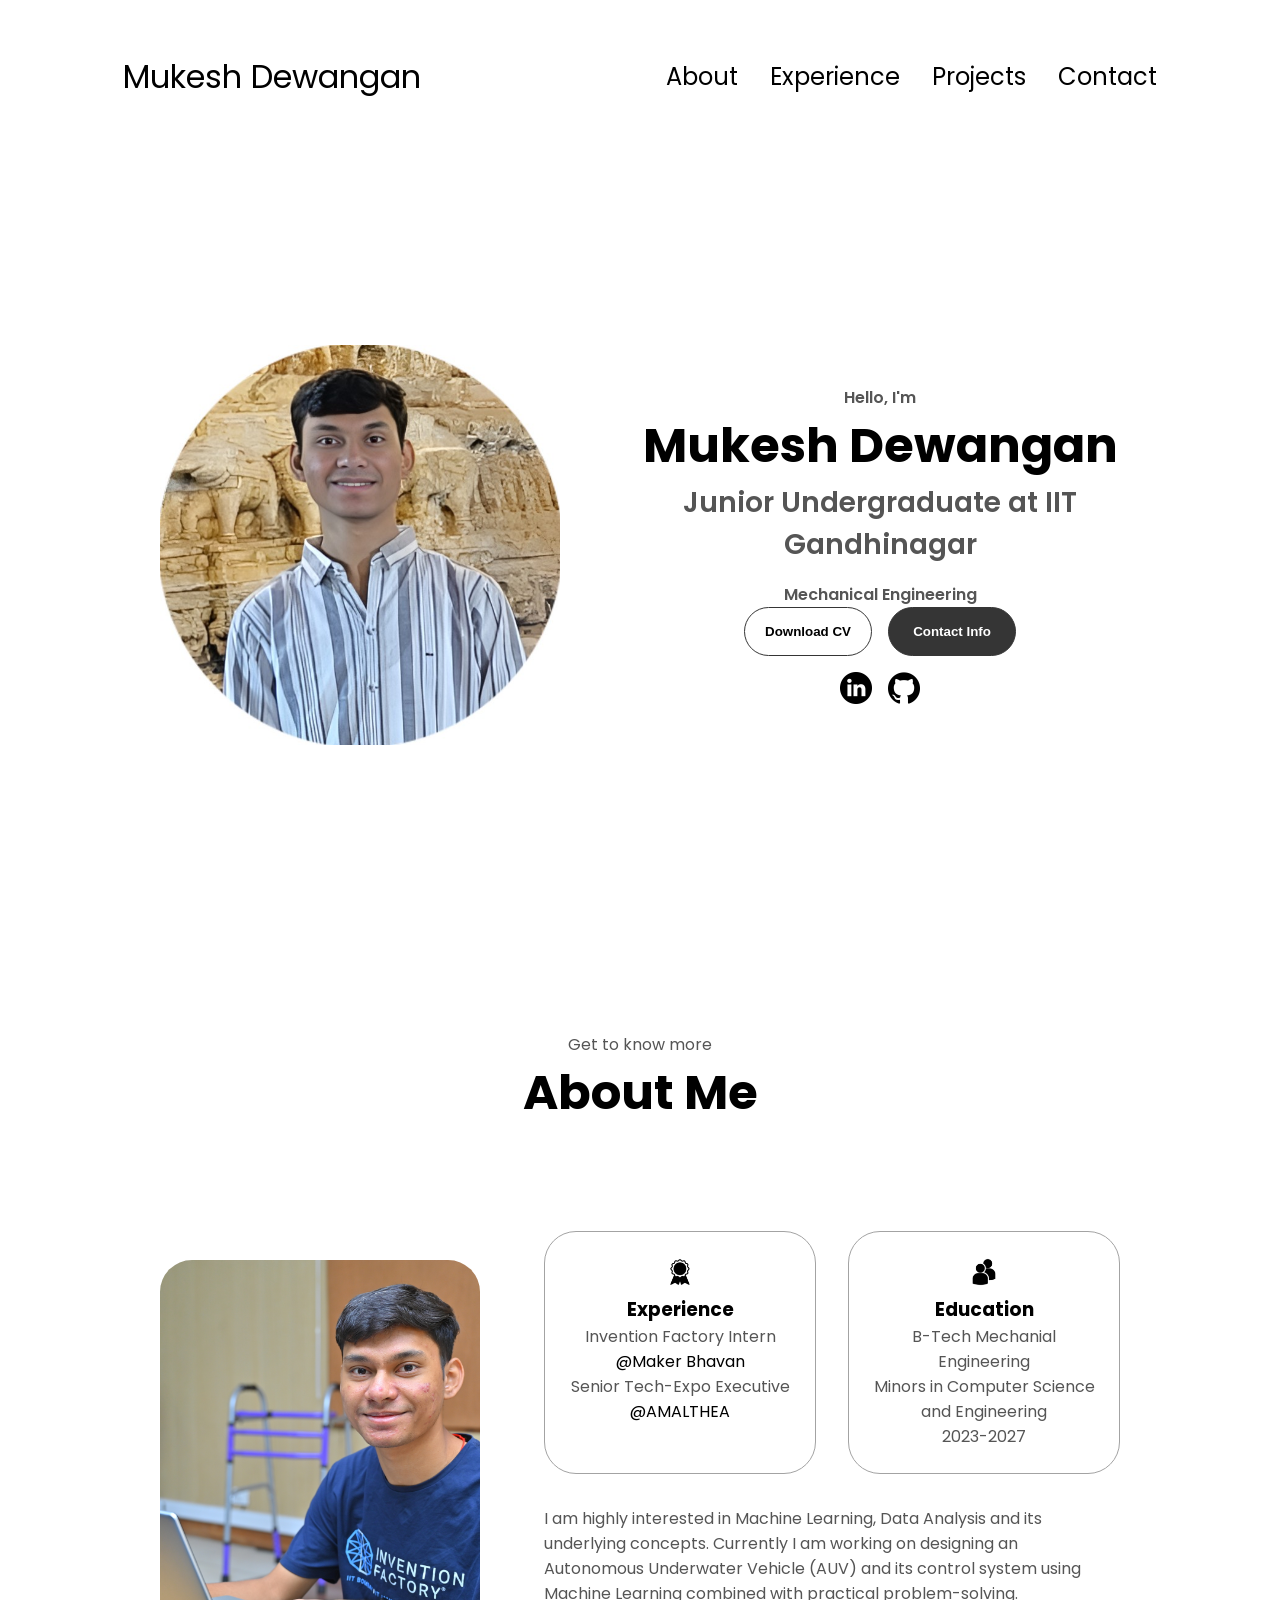
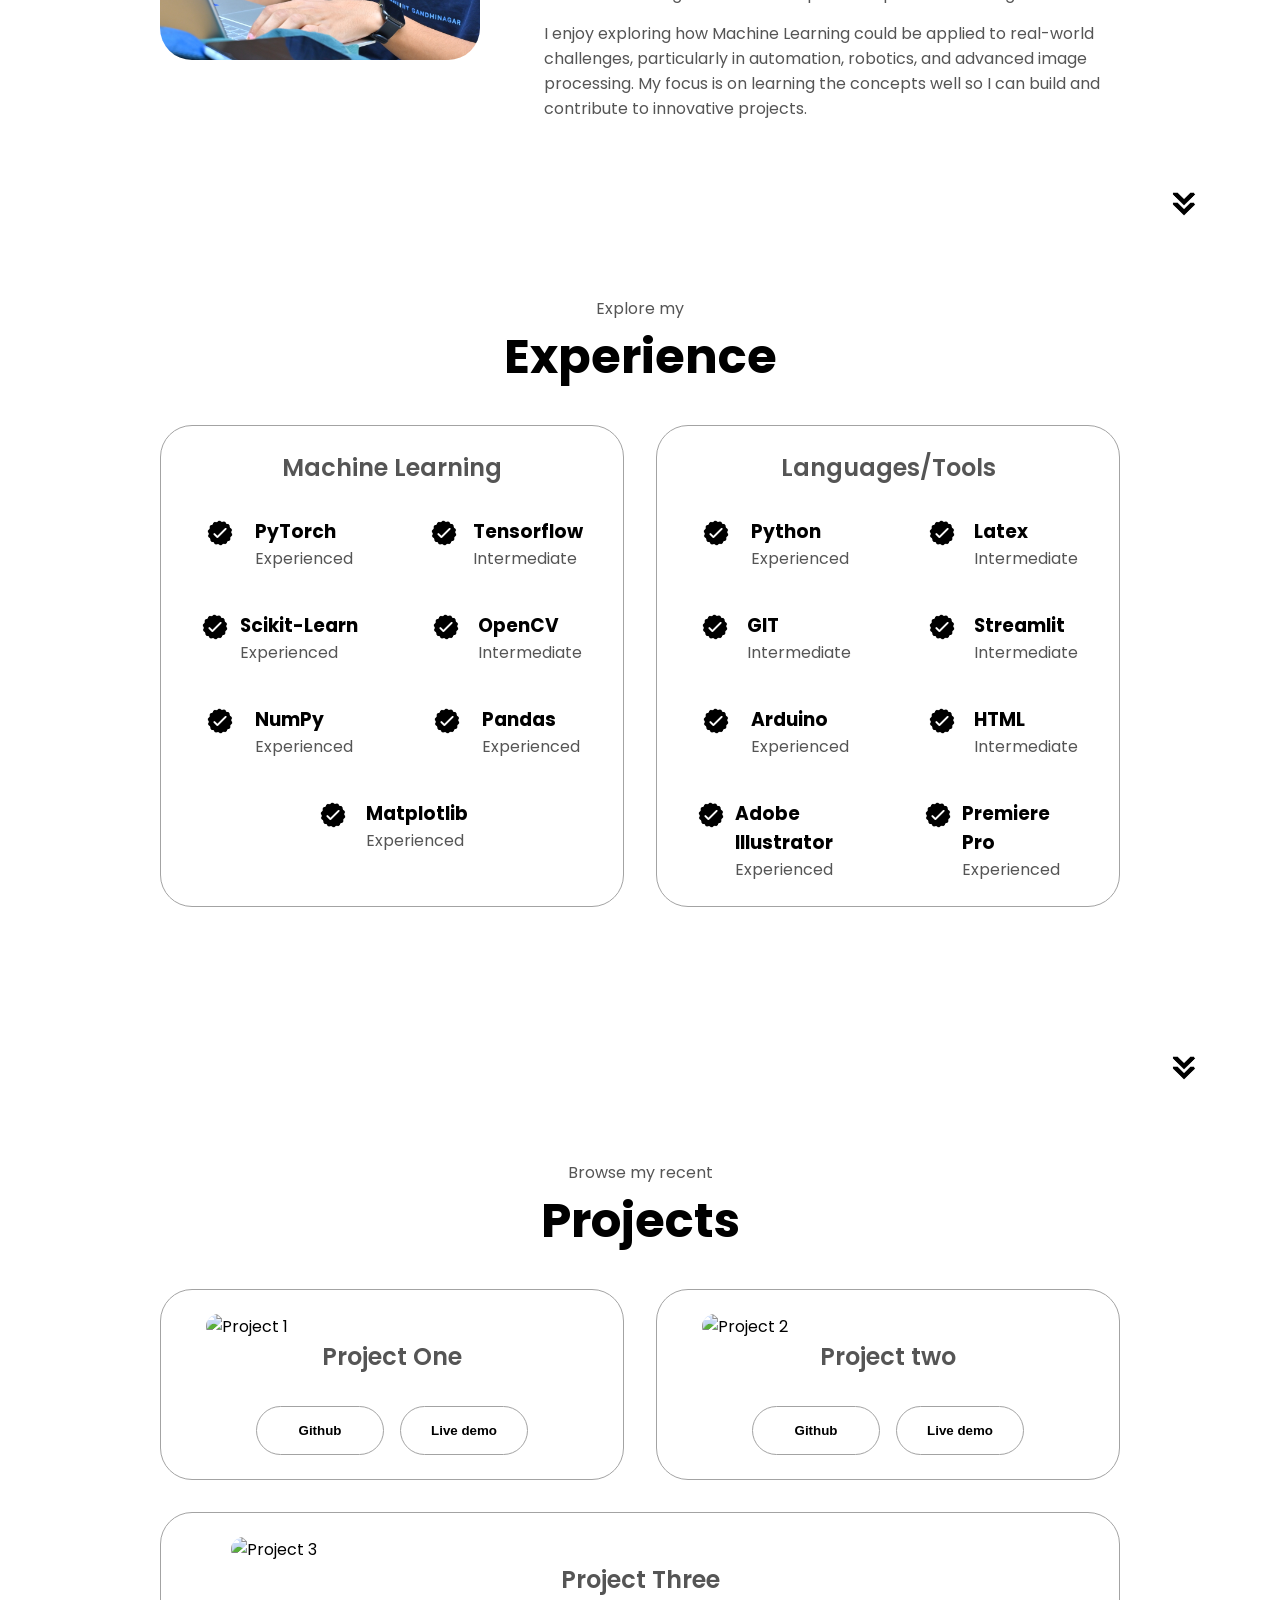
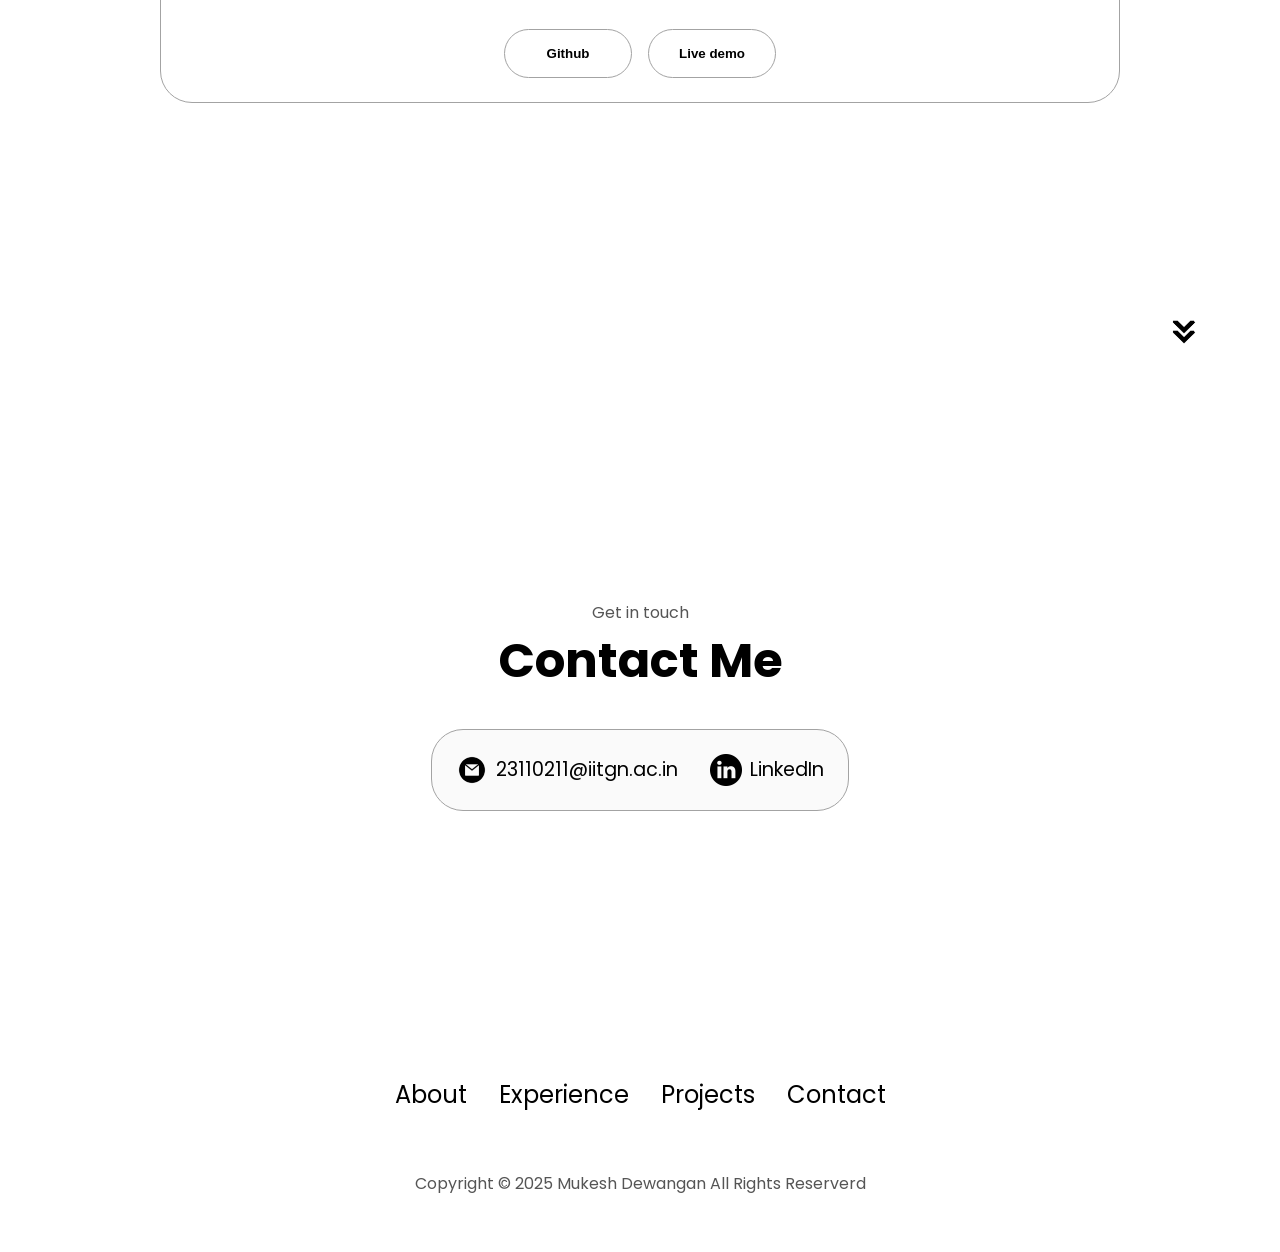
==== index.html @ a0e50dd2 "initial commit" ====
<!DOCTYPE html>
<html lang="en">
    <head>
        <meta charset="UTF-8">
        <meta http-equiv="X-UA-Compatible" content="IE=edge">
        <meta name="viewport" content="width=device-width, initial-scale=1.0">
        <title>Mukesh Dewangan Portfolio</title>
        <link rel="stylesheet" href="style.css">
        <link rel="stylesheet" href="mediaqueries.css">
    </head>
    <body>
        <nav id="desktop-nav">
            <div class ="logo">Mukesh Dewangan</div>
            <div>
                <ul class="nav-links">
                    <!-- <li><a href="#home">Home</a></li> -->
                    <li><a href="#about">About</a></li>
                    <li><a href="#experience">Experience</a></li>
                    <li><a href="#projects">Projects</a></li>
                    <li><a href="#contact">Contact</a></li>
            </div>  
        </nav>
        <nav id ="hamburger-nav">
            <div class="logo">Mukesh Dewangan</div>
            <div class="hamburger-menu">
                <div class="hamburger-icon" onclick="toggleMenu()">
                    <span></span>
                    <span></span>
                    <span></span>
                </div>
                <div class="menu-links">
                    <li><a href="#about" onclick="toggleMenu()">About</a></li>
                    <li><a href="#experience" onclick="toggleMenu()">Experience</a></li>
                    <li><a href="#projects" onclick="toggleMenu()">Projects</a></li>
                    <li><a href="#contact" onclick="toggleMenu()">Contact</a></li>
                </div>
            </div>
        </nav>
        <section id="profile">
            <div class="section__pic-container">
                <img src="./assets/profile-pic.jpg" alt="Mukesh Dewangan profile" />
            </div>
            <div class="section__text">
                <p class="section__text__p1">Hello, I'm</p>
                <h1 class="title">Mukesh Dewangan</h1>
                <p class="section__text__p2">Junior Undergraduate at IIT Gandhinagar</p>
                <p class="section__text__p3">Mechanical Engineering</p>
                <div class="btn-container">
                    <button class = "btn btn-color-2" onclick="window.open('./assets/cv.pdf')">Download CV</button>
                    <button class = "btn btn-color-1" onclick="location.href='./#contact'">Contact Info</button>
                </div>
                <div id="socials-container">
                    <img src="./assets/linkedin.png" alt="My LinkedIn Profile " class="icon" onclick="location.href='https://www.linkedin.com/in/dewanganmukesh/'" ?>
                    <img src="./assets/github.png" alt="My github Profile " class="icon" onclick="location.href='https://github.com/MukeshK17'" ?>
                </div>
            </div>
        </section>
        <section id="about">
            <p class="section__text__p1">Get to know more</p>
            <h1 class="title">About Me</h1>
            <div class="section-container">
                <div class="section__pic-container">
                    <img src="./assets/about-pic.jpg" alt="Profile Picture" class="about-pic" />
                </div>
                <div class="about-details-container">
                    <div class="about-containers">
                        <div class="details-container">
                            <img src="./assets/experience.png" alt="Experience icon" class="icon" />
                            <h3>Experience</h3>
                              <p>
                                Invention Factory Intern </br>
                                <a href="https://makerbhavanfoundation.org/" target="_blank" style="text-decoration: none; cursor: pointer;">@Maker Bhavan</a> </br>
                                Senior Tech-Expo Executive </br>
                                <a href="https://amalthea.iitgn.ac.in/" target="_blank" style="text-decoration: none; cursor: pointer;">@AMALTHEA</a>
                              </p>
                              
                        </div>
                        <div class="details-container"><img src="./assets/education.png" alt="Education icon" class="icon" />
                            <h3>Education</h3>
                            <p>B-Tech Mechanial Engineering</br>Minors in Computer Science and Engineering </br>2023-2027</p>
                        </div>
                    </div>
                    <div class="text-container">
                        <p style="margin-bottom: 15px;">
                            I am highly interested in Machine Learning, Data Analysis and its underlying concepts. Currently
                            I am working on designing an Autonomous Underwater Vehicle (AUV) and its control system using Machine Learning
                            combined with practical problem-solving.
                          </p>
                          <p>
                            I enjoy exploring how Machine Learning could be applied to real-world challenges, particularly in automation,
                            robotics, and advanced image processing. My focus is on learning the concepts well so I can build and contribute to innovative 
                            projects.
                          </p>
                          
                    </div>
                </div>
            </div>
            <img src="./assets/arrow.png" alt="Arrow icon" class="icon arrow" onclick="location.href='./#experience'" />
        </section>
        <section id="experience">
            <p class = "section__text__p1">Explore my</p>
            <h1 class = "title">Experience</h1>
            <div class="experience-details-container">
                <div class="about-containers">
                    <div class="details-container">
                        <h2 class="experience-sub-title">Machine Learning </h2>
                        <div class="article-container">
                            <article>
                                <img src="./assets/checkmark.png" alt="Experience icon" class="icon" />
                                <div>
                                    <h3>PyTorch</h3>
                                    <p>Experienced</p>
                                </div>
                            </article>
                            <article>
                                <img src="./assets/checkmark.png" alt="Experience icon" class="icon" />
                                <div>
                                    <h3>Tensorflow</h3>
                                    <p>Intermediate</p>
                                </div>
                            </article>
                            <article>
                                <img src="./assets/checkmark.png" alt="Experience icon" class="icon" />
                                <div>
                                    <h3>Scikit-Learn</h3>
                                    <p>Experienced</p>
                                </div>
                            </article>
                            <article>
                                <img src="./assets/checkmark.png" alt="Experience icon" class="icon" />
                                <div>
                                    <h3>OpenCV</h3>
                                    <p>Intermediate</p>
                                </div>
                            </article>
                            <article>
                                <img src="./assets/checkmark.png" alt="Experience icon" class="icon" />
                                <div>
                                    <h3>NumPy</h3>
                                    <p>Experienced</p>
                                </div>
                            </article>
                            <article>
                                <img src="./assets/checkmark.png" alt="Experience icon" class="icon" />
                                <div>
                                    <h3>Pandas</h3>
                                    <p>Experienced</p>
                                </div>
                            </article>
                            <article>
                                <img src="./assets/checkmark.png" alt="Experience icon" class="icon" />
                                <div>
                                    <h3>Matplotlib</h3>
                                    <p>Experienced</p>
                                </div>
                            </article>
                        </div>
                    </div>
                    <div class="details-container">
                        <h2 class="experience-sub-title">Languages/Tools</h2>
                        <div class="article-container">
                            <article>
                                <img src="./assets/checkmark.png" alt="Experience icon" class="icon" />
                                <div>
                                    <h3>Python</h3>
                                    <p>Experienced</p>
                                </div>
                            </article>
                            <article>
                                <img src="./assets/checkmark.png" alt="Experience icon" class="icon" />
                                <div>
                                    <h3>Latex</h3>
                                    <p>Intermediate</p>
                                </div>
                            </article>
                            <article>
                                <img src="./assets/checkmark.png" alt="Experience icon" class="icon" />
                                <div>
                                    <h3>GIT</h3>
                                    <p>Intermediate</p>
                                </div>
                            </article>
                            <article>
                                <img src="./assets/checkmark.png" alt="Experience icon" class="icon" />
                                <div>
                                    <h3>Streamlit</h3>
                                    <p>Intermediate</p>
                                </div>
                            </article>
                            <article>
                                <img src="./assets/checkmark.png" alt="Experience icon" class="icon" />
                                <div>
                                    <h3>Arduino</h3>
                                    <p>Experienced</p>
                                </div>
                            </article>
                            <article>
                                <img src="./assets/checkmark.png" alt="Experience icon" class="icon" />
                                <div>
                                    <h3>HTML</h3>
                                    <p>Intermediate</p>
                                </div>
                            </article>
                            <article>
                                <img src="./assets/checkmark.png" alt="Experience icon" class="icon" />
                                <div>
                                    <h3>Adobe Illustrator</h3>
                                    <p>Experienced</p>
                                </div>
                            </article>
                            <article>
                                <img src="./assets/checkmark.png" alt="Experience icon" class="icon" />
                                <div>
                                    <h3>Premiere Pro</h3>
                                    <p>Experienced</p>
                                </div>
                            </article>
                            
                        </div>
                    </div>
                </div>
            </div>
            <img src="./assets/arrow.png" alt="Arrow icon" class="icon arrow" onclick="location.href='./#projects'" />
        </section>
        <section id="projects">
            <p class="section__text__p1">
                Browse my recent
            </p>
            <h1 class="title">Projects</h1>
            <div class="experience-details-container">
                <div class="about-containers">
                <div class="details-container color container">
                    <div class="article-container">
                        <img src="./assets/project-1.png" alt="Project 1" class="project-img" />
                    </div>
                    <h2 class="experience-sub-title">Project One </h2>
                    <div class="btn-container">
                        <button class="btn btn-color-2 project-btn" onclick="location.href='https://github.com'">Github</button>
                        <button class="btn btn-color-2 project-btn" onclick="location.href='https://github.com'">Live demo</button>
                    </div>
                </div>
                <div class="details-container color container">
                    <div class="article-container">
                        <img src="./assets/project-2.png" alt="Project 2" class="project-img" />
                    </div>
                    <h2 class="experience-sub-title">Project two</h2>
                    <div class="btn-container">
                        <button class="btn btn-color-2 project-btn" onclick="location.href='https://github.com'">Github</button>
                        <button class="btn btn-color-2 project-btn" onclick="location.href='https://github.com'">Live demo</button>
                    </div>
                </div>
                <div class="details-container color container">
                    <div class="article-container">
                        <img src="./assets/project-3.png" alt="Project 3" class="project-img" />
                    </div>
                    <h2 class="experience-sub-title">Project Three </h2>
                    <div class="btn-container">
                        <button class="btn btn-color-2 project-btn" onclick="location.href='https://github.com'">Github</button>
                        <button class="btn btn-color-2 project-btn" onclick="location.href='https://github.com'">Live demo</button>
                    </div>
                </div>
            </div>

            </div>
            <img src="./assets/arrow.png" alt="Arrow icon" class="icon arrow" onclick="location.href='./#contact'" />
        </section>
        <section id="contact">
            <p class="section__text__p1">Get in touch</p>
            <h1 class="title">Contact Me</h1>
            <div class="contact-info-upper-container">
                <div class="contact-info-container">
                    <img src="./assets/email.png" alt="LinkedIn icon" class="icon" />
                    <p><a href="mailto:23110211@iitgn.ac.in">23110211@iitgn.ac.in</a></p>
                </div>
                <div class="contact-info-container">
                    <img src="./assets/linkedin.png" alt="Email icon" class="icon" />
                    <p><a href="https://www.linkedin.com/in/dewanganmukesh/">LinkedIn</a></p>
                </div>
            </div>
        </section>
        <footer>
            <nav>
                <div class="nav-links-container">
                    <ul class="nav-links">
                        <li><a href="#about">About</a></li>
                        <li><a href="#experience">Experience</a></li>
                        <li><a href="#projects">Projects</a></li>
                        <li><a href="#contact">Contact</a></li>
                    </ul>
                </div>
            </nav>
            <p>Copyright &#169; 2025 Mukesh Dewangan All Rights Reserverd</p>
        </footer>
        <script src = "script.js"></script>
    </body>
</html>
---- style.css ----
/* general */

@import url('https://fonts.googleapis.com/css2?family=Poppins:wght@300;400;500;600&display=swap');



* {
  margin: 0;
  padding: 0;
}

body {
  font-family: 'Poppins', sans-serif;
  
}

html {
    scroll-behavior: smooth;
}

p {
    color:rgb(85,85,85);
     
}

/* Transition */

a, .btn{
    transition: all 300ms ease;
}

/* Navigation */
nav, .nav-links {
    display: flex;
}

nav {
    justify-content: space-around;
    align-items: center;
    height: 17vh;
}
.nav-links { 
    gap: 2rem;
    list-style: none;
    font-size:1.5rem ;
}
a {
    color: black;
    text-decoration: none;
    text-decoration-color: white;
}

a:hover {
    color: grey;
    text-decoration: underline;
    text-underline-offset: 1rem;
    text-decoration-color: rgb(181,181,181);
}

.logo {
    font-size: 2rem;
}
.logo:hover {
    cursor: default;
}

/* Hamberger Menu */

#hamburger-nav {
    display: none;
}

.hamburger-menu {
    position: relative;
    display: inline-block;
}

.hamburger-icon {
    display: flex;
    flex-direction: column;
    justify-content: space-between;
    height: 24px;
    width: 30px;
    cursor: pointer;
}

.hamburger-icon span {
    width: 100%;
    height: 2px;
    background-color: black;
    transition: all 0.3 ease-in-out;
}

.menu-links {
    position: absolute;
    top: 100%;
    right: 0;
    background-color: white;
    width: fit-content;
    max-height: 0;
    overflow: hidden;
    transition: all 0.3 ease-in-out;
    border-radius: 10px;
}

.menu-links a {
    display: block;
    padding: 10px;
    text-align: center;
    font-size: 1.5rem;
    color: black;
    text-decoration: none;
    transition: all 0.3 ease-in-out;
}

.menu-links li {
    list-style: none;
}

.menu-links.open {
    max-height: 300px;
}

.hamburger-icon.open span:first-child {
    transform: rotate(45deg) translate(10px,5px); 
    transition: all 0.5s;
}

.hamburger-icon.open span:nth-child(2) {
    opacity: 0; 
    transition: all 0.5s;
}

.hamburger-icon.open span:last-child { 
    transform: rotate(-45deg) translate(10px,-5px);
    transition: all 0.5s;

}

.hamburger-icon span:first-child {
    transform: none;
    transition: all 0.5s;
    opacity: 1;
}
.hamburger-icon span:first-child {   /* This is the first span */
    opacity: 1;
}
.hamburger-icon span:first-child {  /* This is the second span */
    transform: none;
}

/* Section Starts*/

section {
    padding-top: 4vh;
    height: 96vh;
    margin:  0 10rem;
    box-sizing: border-box;
    min-height: fit-content;

}

.section-container {
    display: flex;
}

/* Profile Section */
#profile {
    display: flex;
    justify-content: center;
    gap: 5rem;
    height: 80vh;   
}

.section__pic-container {
    display: flex;
    height: 400px;
    width: 400px;
    margin: auto 0;
}

.section__text {
    align-self: center;
    text-align: center;
}

.section__text p {
    font-weight: 600;
}

.section__text__p1 {
    text-align: center;
}

.section__text__p2 {
    font-size: 1.75rem;
    margin-bottom: 1rem;
}

.title {
    font-size: 3rem;
    text-align: center;
}

#socials-container {
    display: flex;
    justify-content: center;
    margin-top: 1rem;
    gap: 1rem;
}

/* Icons */

.icon {
    cursor: pointer;
    height: 2rem;
}

/* Buttons*/

.btn-container {
    display: flex;
    justify-content: center;
    gap: 1rem;
}

.btn {
    font-weight: 600;
    transition: all 300ms ease;
    padding: 1rem;
    width: 8rem;
    border-radius: 2rem;
}

.btn-color-1, .btn-color-2 {
    border: rgb(53,53,53) 0.1rem solid;
}
.btn-color-1:hover,
.btn-color-2:hover {
    cursor: pointer;
    
}

.btn-color-1,
.btn-color-2:hover {
    background: rgb(53,53,53);
    color: white;
}

.btn-color-1:hover {
    background: rgb(0,0,0);
}
.btn-color-2 {
    background: white;
    color: none;
}

.btn-color-2:hover {
    border: rgb(255,255,255) 0.1rem solid;
}

.btn-container {
    gap: 1rem;
}

/* About Section */

 #about {
    position: relative;
 }

 .about-containers {
    gap: 2rem;
    margin-bottom: 2rem;
    margin-top: 2rem;
 }

 .about-details-container {
    justify-content: center;
    flex-direction: column;
 }

.about-containers, 
.about-details-container {
    display: flex;
} 

.about-pic {
    border-radius: 2rem;
}

.arrow {
    position: absolute;
    right: -5rem;
    bottom: 2.5rem;
}
.details-container {
    padding: 1.5rem;
    flex: 1;
    background: white;
    border-radius: 2rem;
    border: rgb(53, 53, 53) 0.1rem solid;
    border-color: rgb(163, 163, 163);
    text-align: center;
  }
  
  .section-container {
    gap: 4rem;
    height: 80%;
  }
  
  .section__pic-container {
    height: 400px;
    width: 400px;
    margin: auto 0;
  }
  
/* Experience Section */

#experience {
    position: relative;
}

.experience-sub-title {
    color: rgb(85,85,85);
    font-weight: 600;
    font-size: 1.5rem;
    margin-bottom: 2rem;
}

.experience-details-container {
    display: flex;
    justify-content: center;
    flex-direction: column;
}

.article-container {
    display: flex;
    text-align: initial;
    flex-wrap: wrap;
    flex-direction: row;
    gap: 2.5rem;
    justify-content: space-around;
}

article {
    display: flex;
    width: 10rem;
    justify-content: space-around;
    gap: 0.5rem;
}

article .icon {
    cursor: default;
}

/* Projects Section */

#projects {
    position: relative;
}

.color-container {
    border-color: rgb(163, 163, 163);
    background: rgb(250,250,250);
}
.project-img {
    border-radius: 2rem;
    width: 90%;
    height: 90%;
}
.project-title {
    margin: 1rem;
    color: black;
}

.project-btn {
    color: black;
   border-color: rgb(163,163,163); 
}
/* Contact Section */

#contact {
    display: flex;
    justify-content: center;
    flex-direction: column;
    height: 70vh;
}

.contact-info-upper-container {
    display: flex;
    justify-content: center;
    border-radius: 2rem;
    border: rgb(53, 53, 53) 0.1rem solid;
    border-color: rgb(163, 163, 163);
    background: rgb(250, 250, 250);
    margin: 2rem auto;
    padding: 0.5rem;
}

.contact-info-container {
    display: flex;
    align-items: center;
    justify-content: center;
    gap: 0.5rem;
    margin: 1rem;
}
.contact-info-container p {
    font-size: larger;
}
.contact-icon {
    cursor: default;
}

.email-icon {
    height: 3.5rem;
}

/* Footer */

footer {
    height: 26vh;
    margin: 0 1rem;
}
footer p {
    text-align: center;
}
---- mediaqueries.css ----
@media screen and (max-width: 1400px) {
  #profile {
    height: 83vh;
    margin-bottom: 6rem;
  }
  .about-containers {
    flex-wrap: wrap;
  }
}

@media screen and (max-width: 1200px) {
  #desktop-nav {
    display: none;
  }
  #hamburger-nav {
    display: flex;
  }
  #experience, 
  .experience-details-container {
    margin-top: 2rem;
  }
  #profile,
  .section-container {
    display: block;
  }
  .arrow {
    display: none;
  }
  section,
  .section-container {
    height: fit-content;
  }
  section {
    margin: 0 5%;
  }
  section__pic-container {
    width: 275px;
    height: 275px;
    margin: 0 auto 2rem;
  }
  .about-containers {
    margin-top: 0;
  }
}

@media screen and (max-width: 600px) {
  #contact,
  footer {
    height: 40vh;
  }
  #profile {
    height: 83vh;
    margin-bottom: 0;
  }
  article {
    font-size: 1rem;
  }
  footer nav {
    height: fit-content;
    margin-bottom: 2rem;
  }
  .about-containers,
  .contact-info-upper-container,
  .btn-container {
    flex-wrap: wrap;
  }
  .contact-info-container {
    margin: 0;
  }
  .contact-info-container p, 
  .nav-links li a {
    font-size: 1rem;
  }
  .experience-sub-title {
    font-size: 1.25rem;
  }
  .logo {
    font-size: 1.5rem;
  }
  .nav-links {
    flex-direction: column;
    gap: 0.5rem;
    text-align: center;
  }
  .section__pic-container {
    width: auto;
    height: 46vw;
    justify-content: center;
  }
  .section__text__p2 {
    font-size: 1.25rem;
  }
  .title {
    font-size: 2rem;
  }
  .text-container {
    text-align: justify;
  }
}
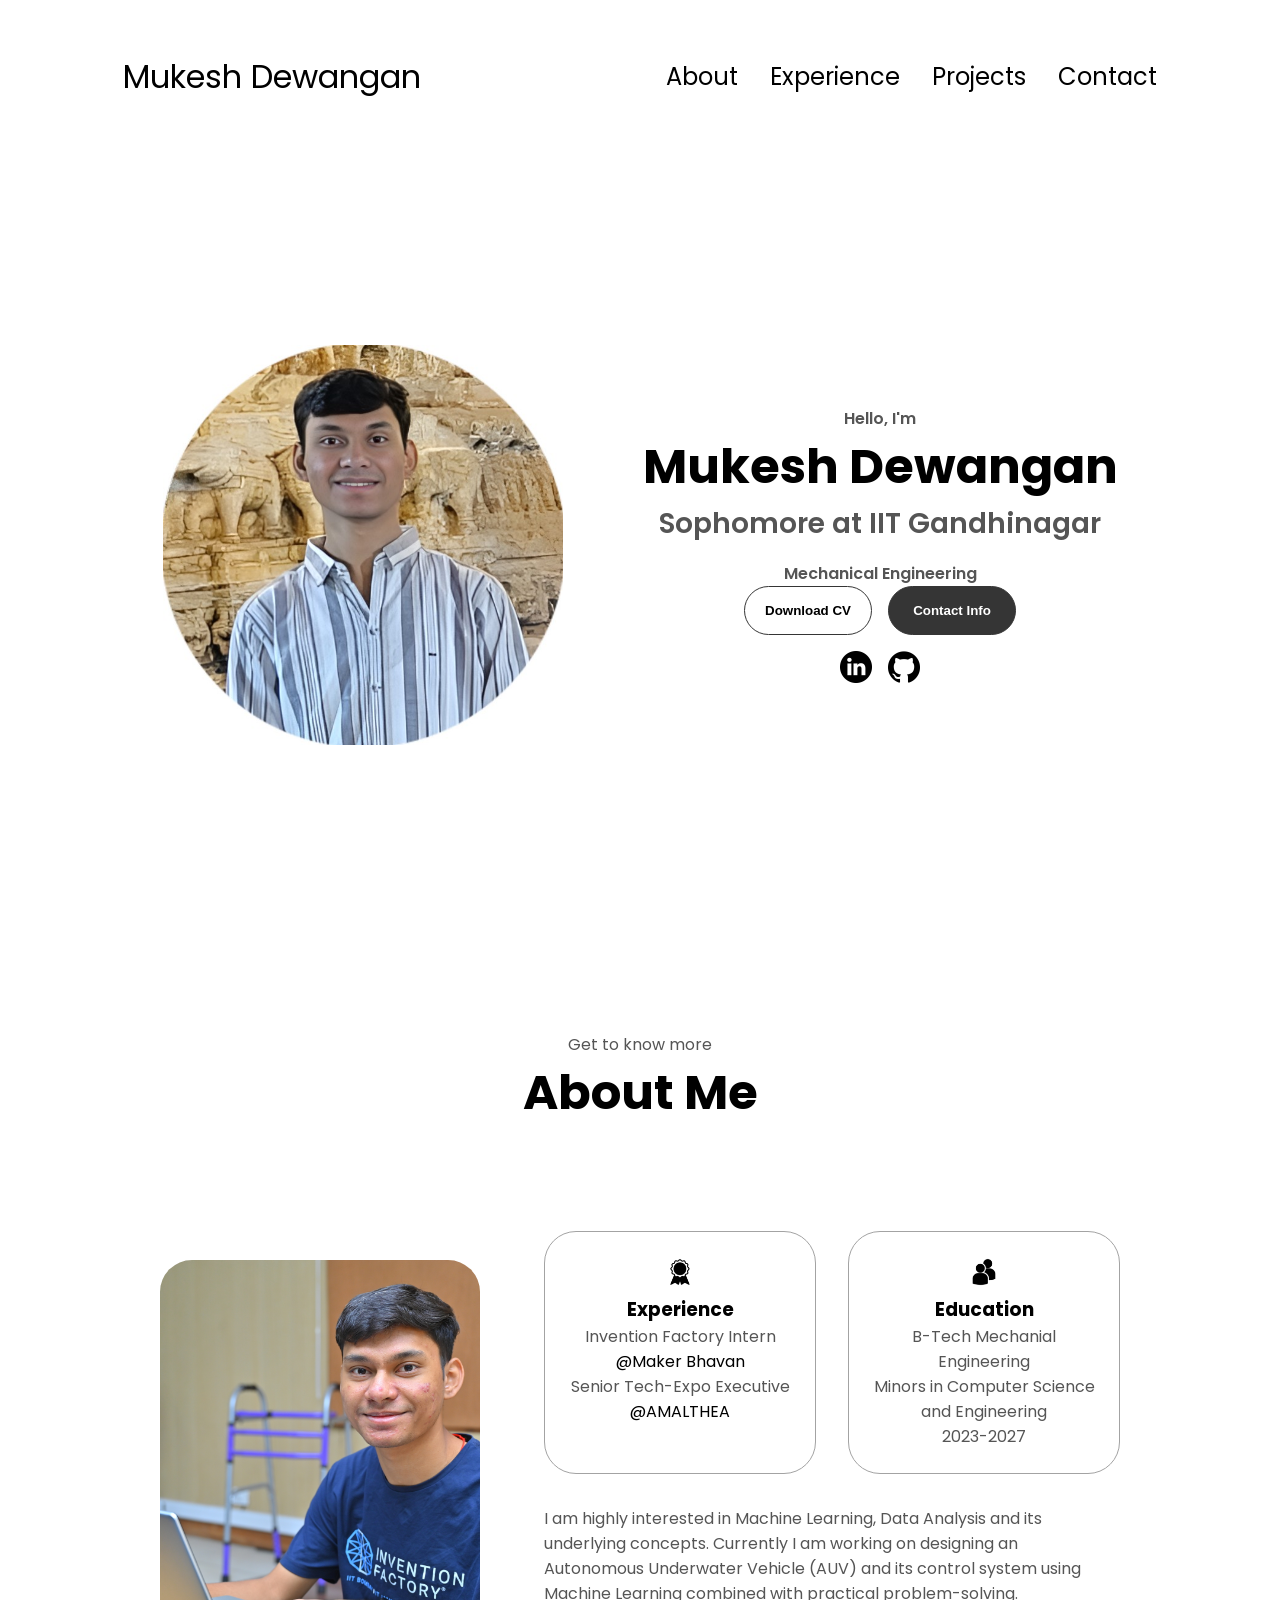
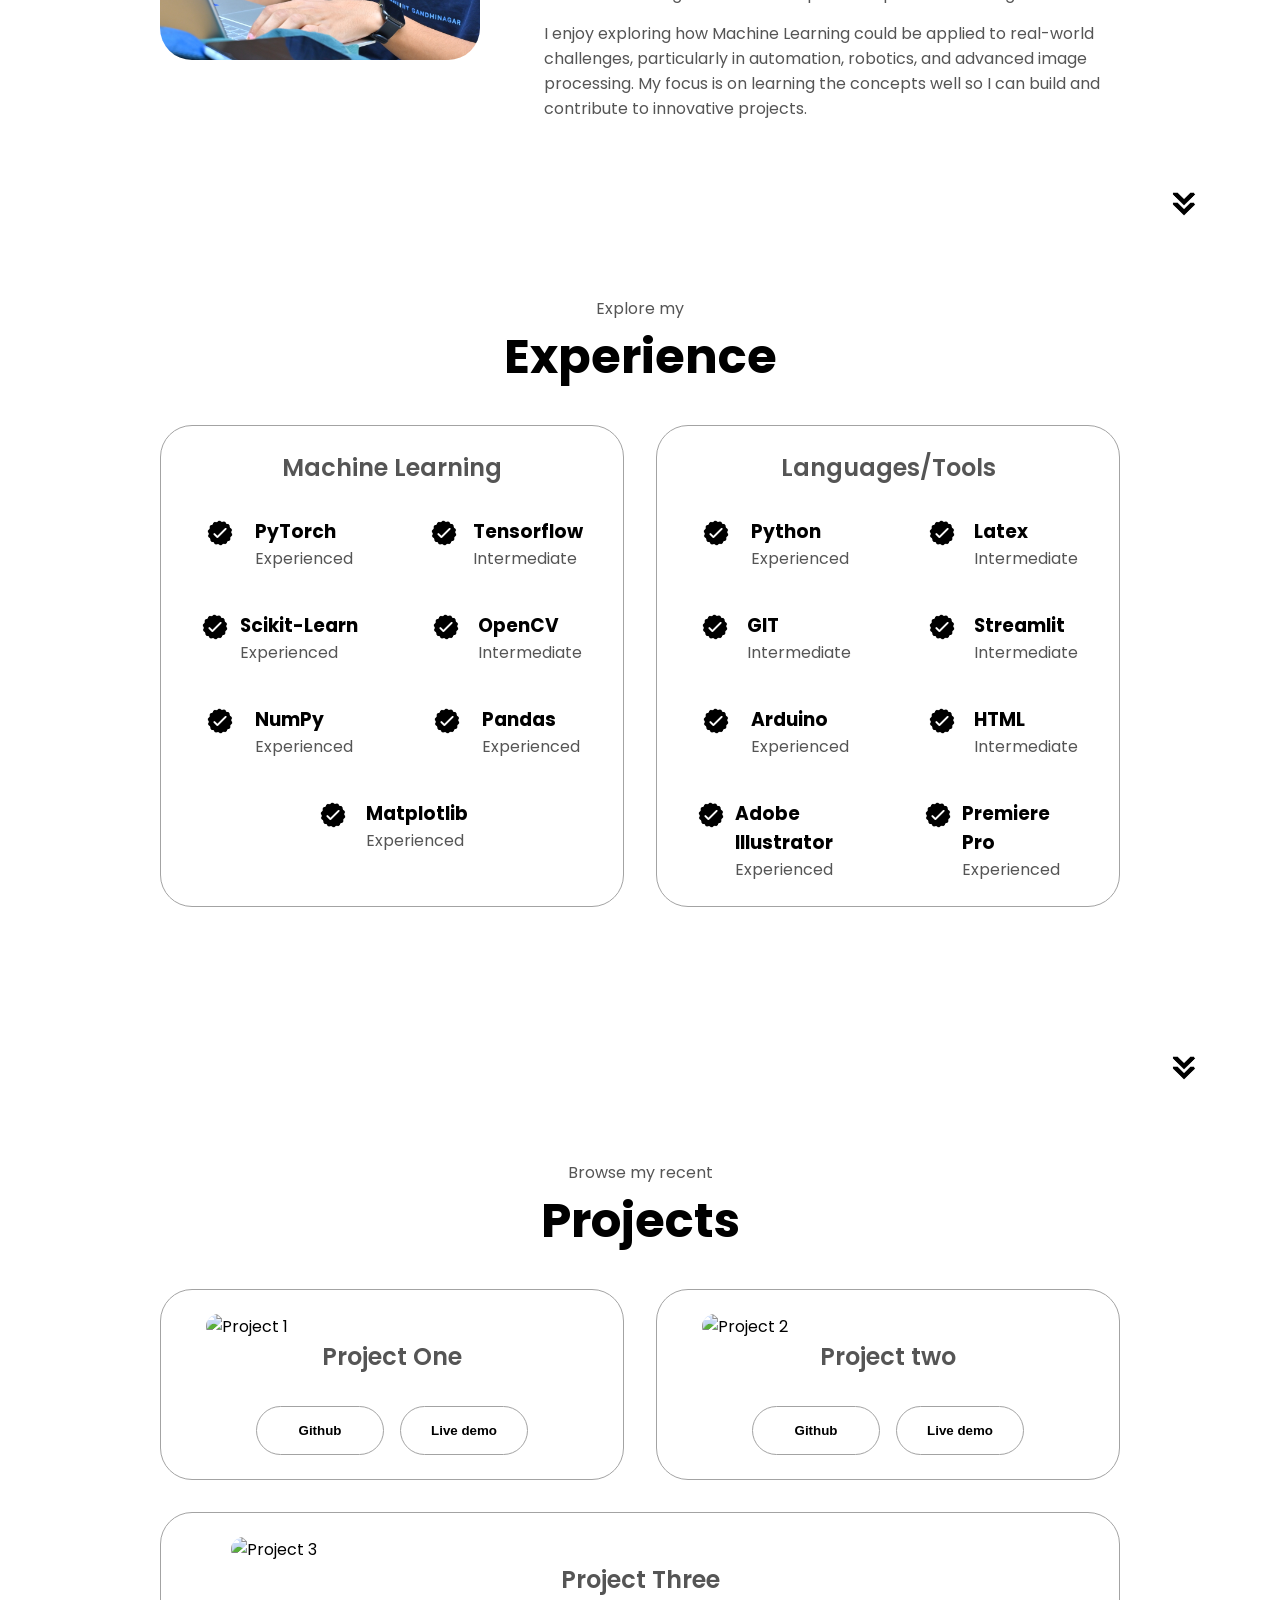
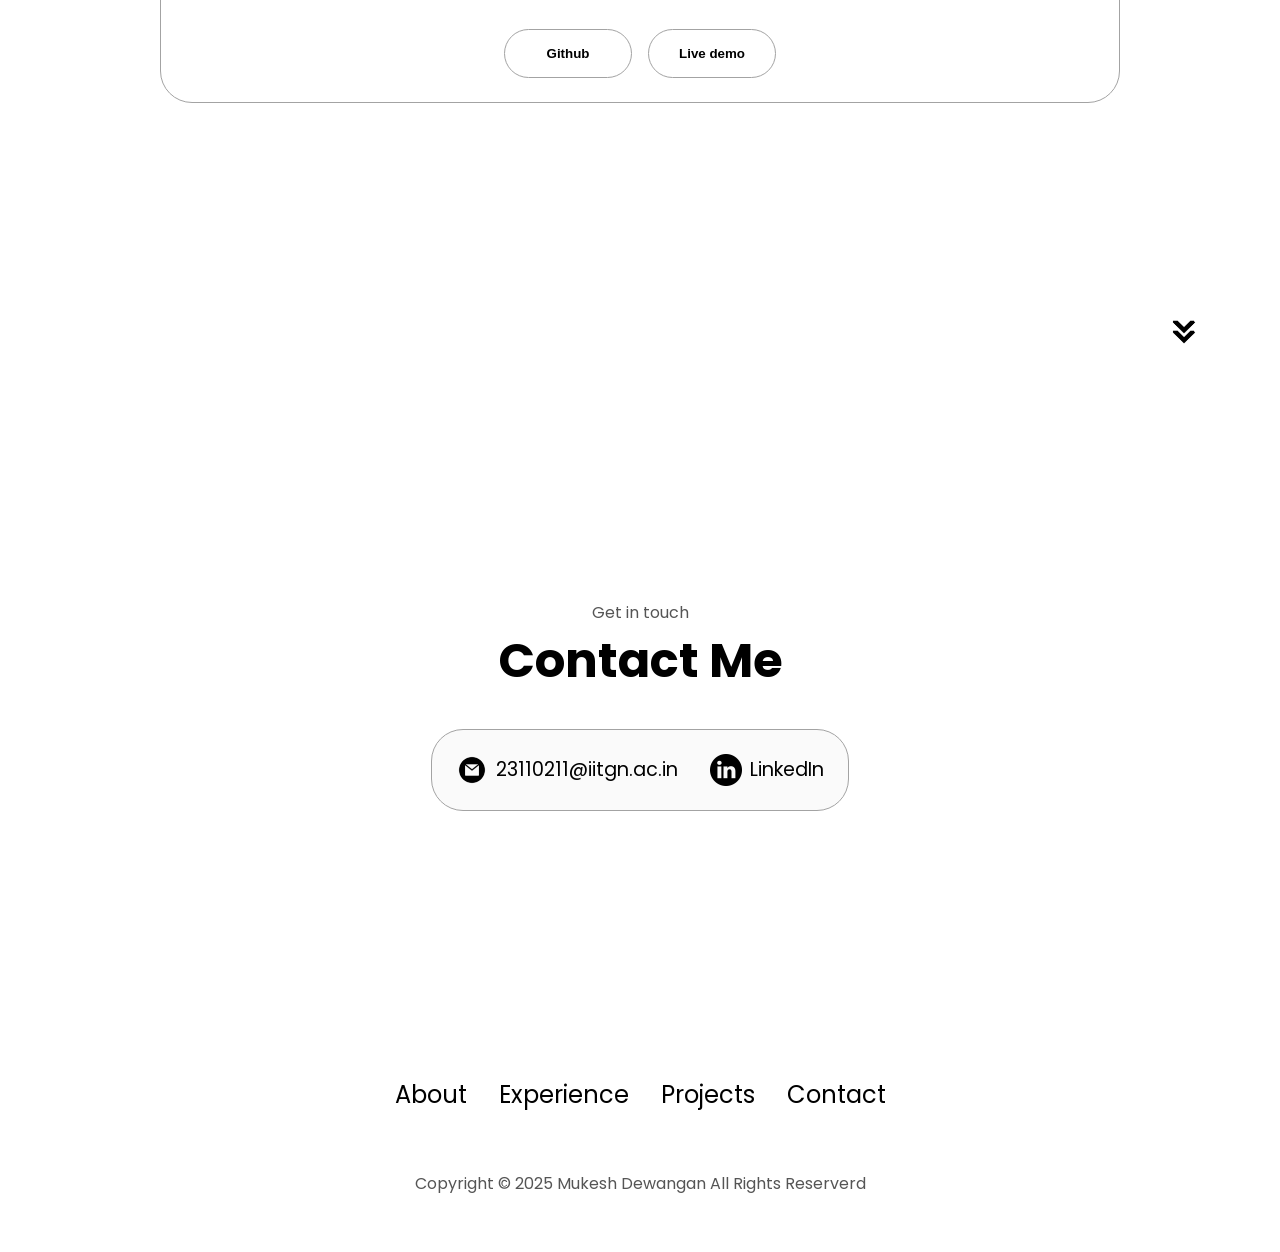
==== commit 3fc60f3e: "small fix" ====
--- a/index.html
+++ b/index.html
@@ -43,7 +43,7 @@
             <div class="section__text">
                 <p class="section__text__p1">Hello, I'm</p>
                 <h1 class="title">Mukesh Dewangan</h1>
-                <p class="section__text__p2">Junior Undergraduate at IIT Gandhinagar</p>
+                <p class="section__text__p2">Sophomore at IIT Gandhinagar</p>
                 <p class="section__text__p3">Mechanical Engineering</p>
                 <div class="btn-container">
                     <button class = "btn btn-color-2" onclick="window.open('./assets/cv.pdf')">Download CV</button>
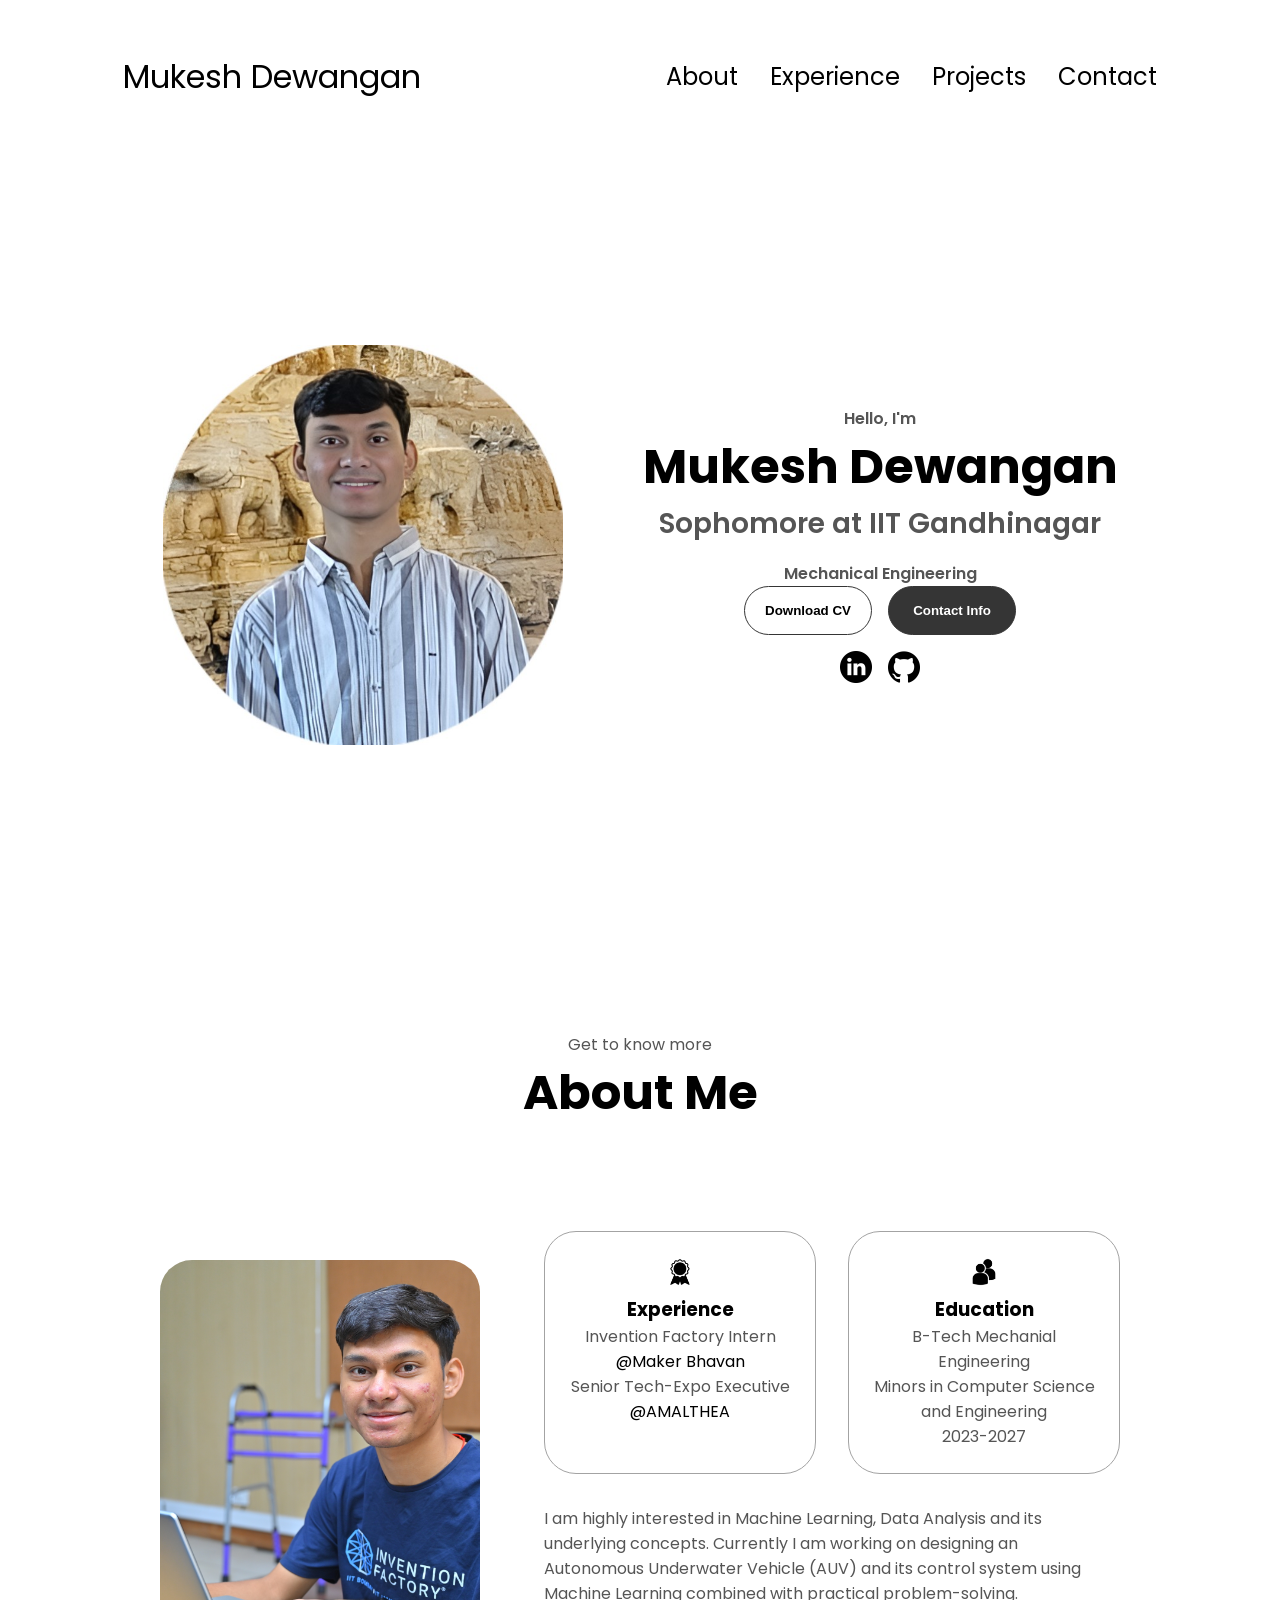
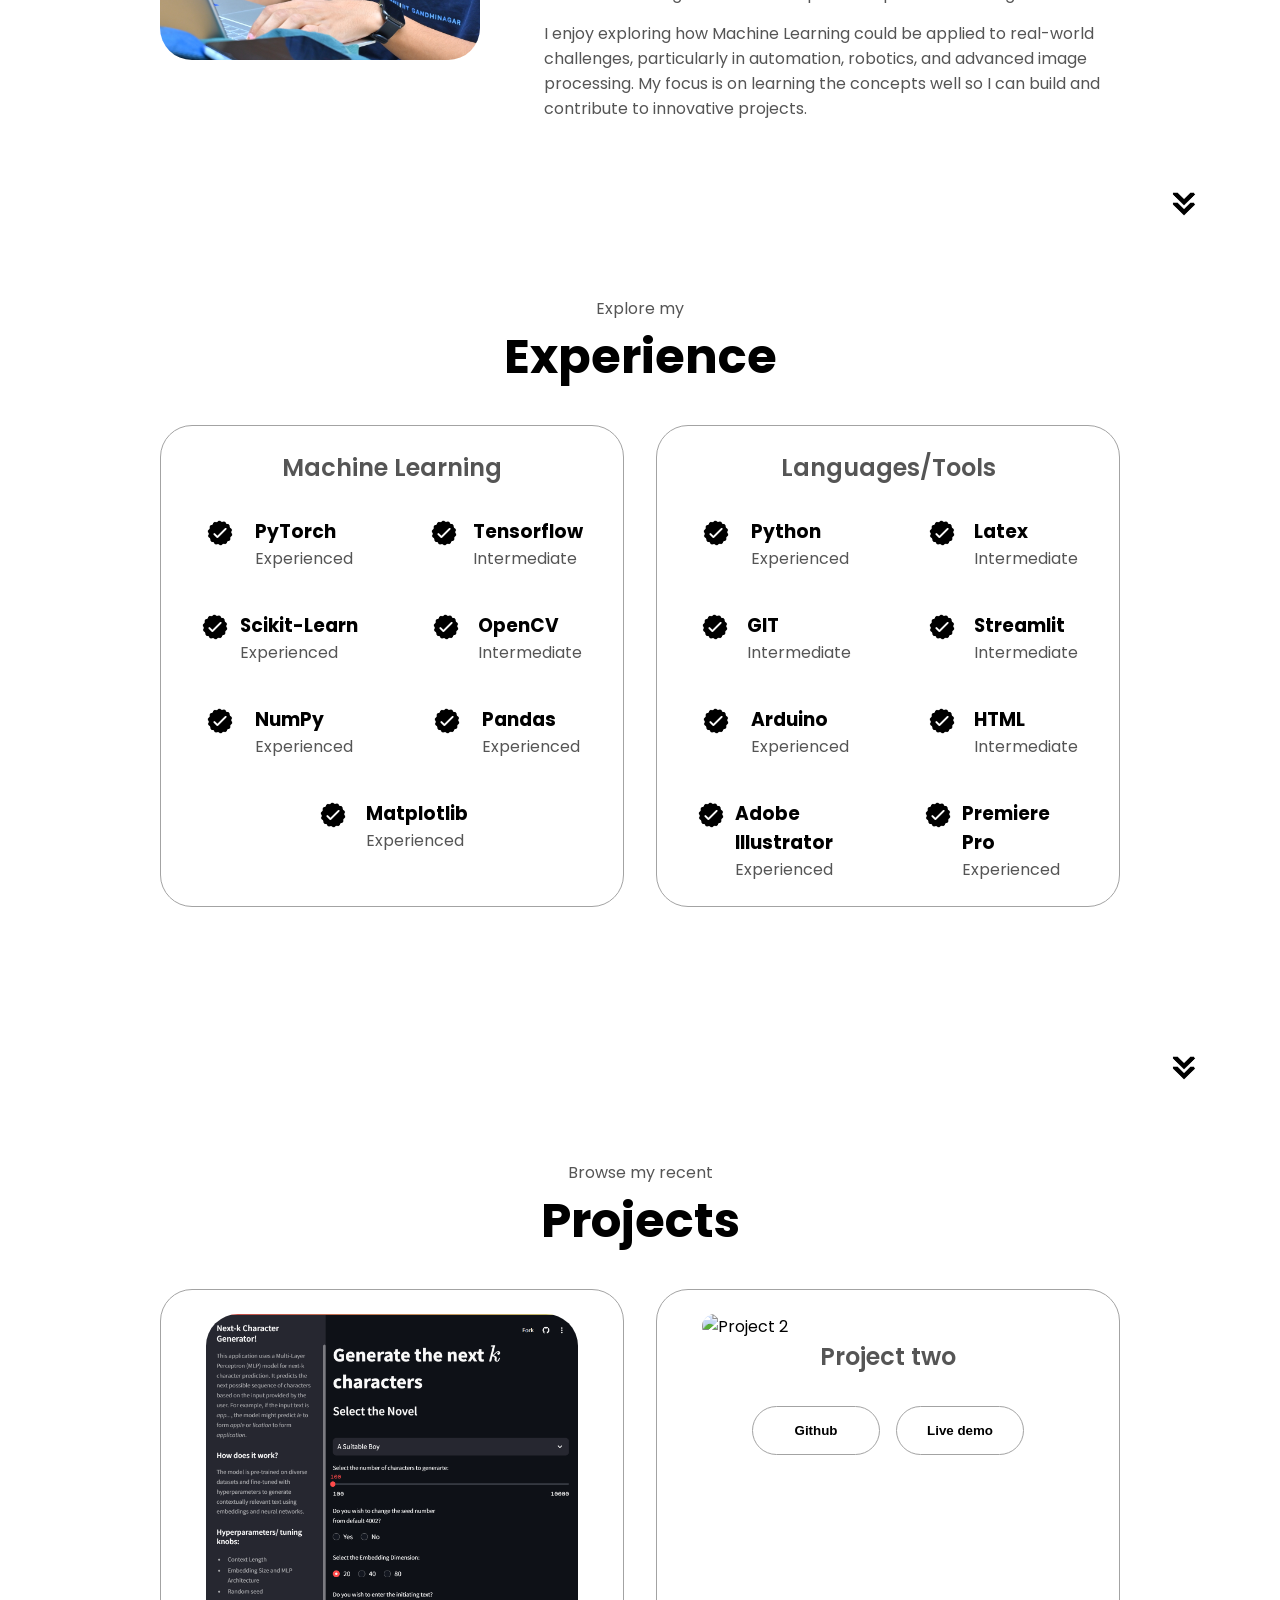
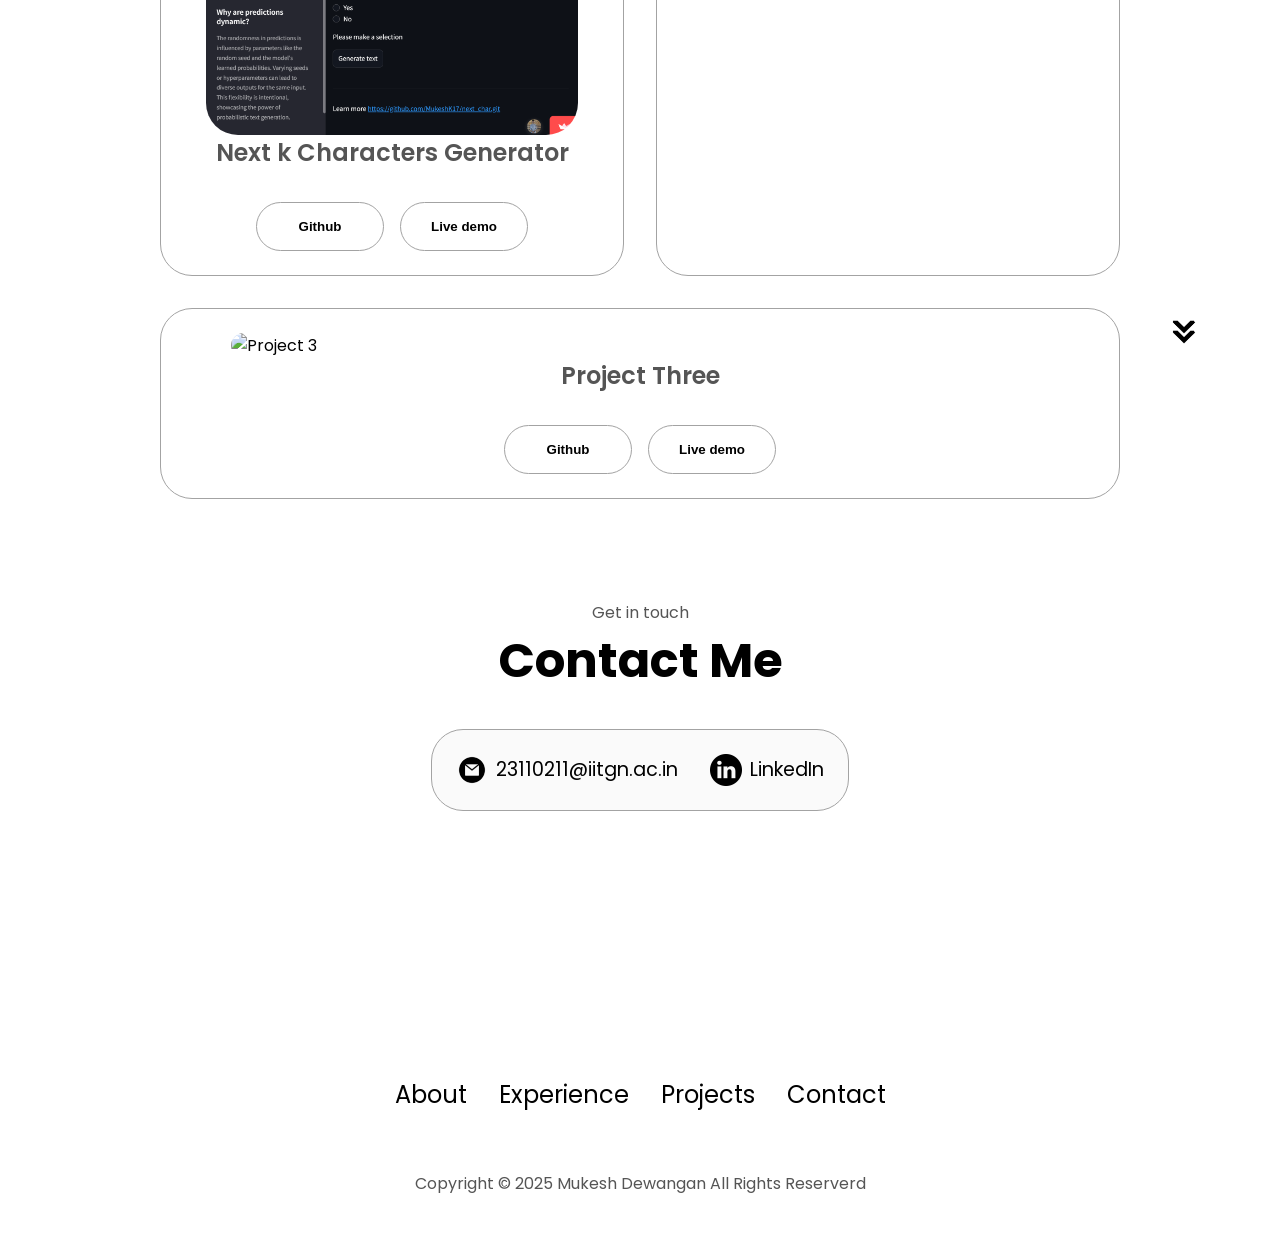
==== commit a4e013de: "project-1 added" ====
--- a/index.html
+++ b/index.html
@@ -231,12 +231,12 @@
                 <div class="about-containers">
                 <div class="details-container color container">
                     <div class="article-container">
-                        <img src="./assets/project-1.png" alt="Project 1" class="project-img" />
-                    </div>
-                    <h2 class="experience-sub-title">Project One </h2>
+                        <img src="./assets/project1.png" alt="Project 1" class="project-img" />
+                    </div>
+                    <h2 class="experience-sub-title">Next k Characters Generator </h2>
                     <div class="btn-container">
-                        <button class="btn btn-color-2 project-btn" onclick="location.href='https://github.com'">Github</button>
-                        <button class="btn btn-color-2 project-btn" onclick="location.href='https://github.com'">Live demo</button>
+                        <button class="btn btn-color-2 project-btn" onclick="location.href='https://github.com/MukeshK17/next_char'">Github</button>
+                        <button class="btn btn-color-2 project-btn" onclick="location.href='https://nextcharpred.streamlit.app/'">Live demo</button>
                     </div>
                 </div>
                 <div class="details-container color container">
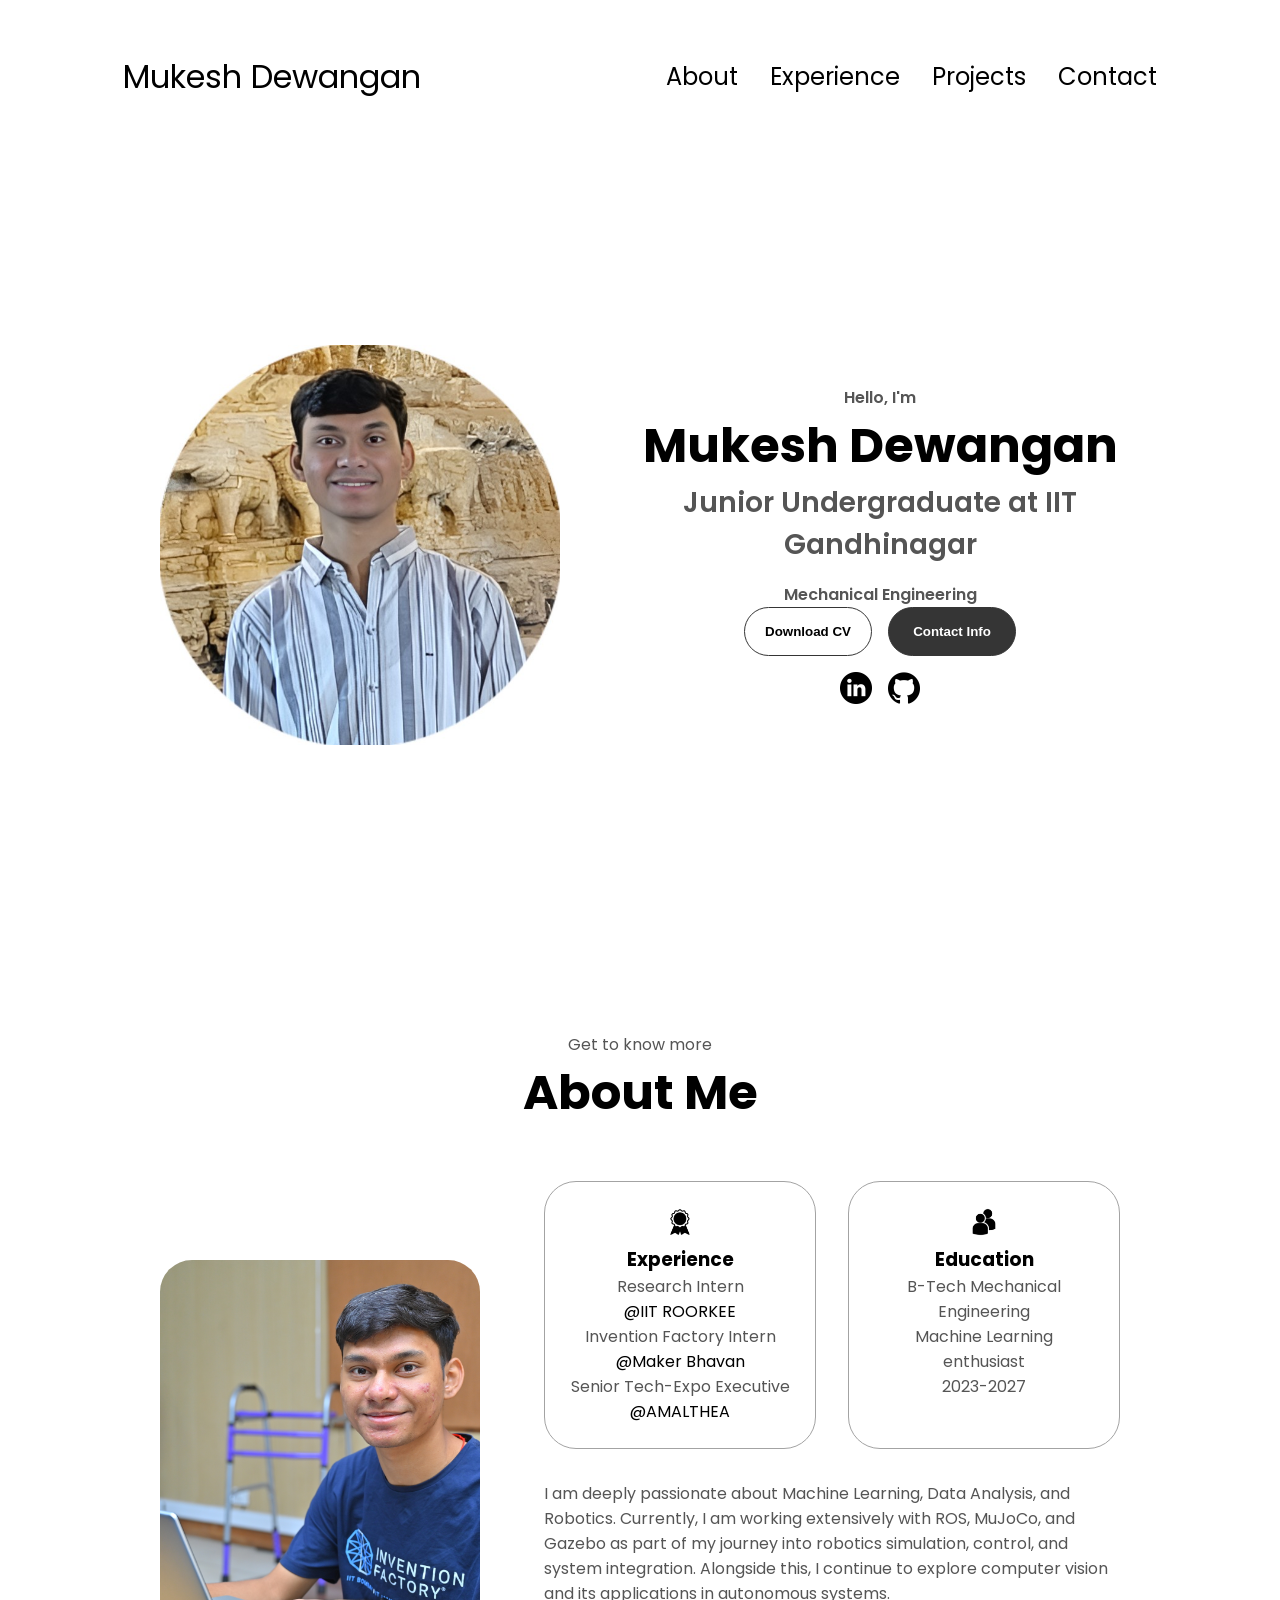
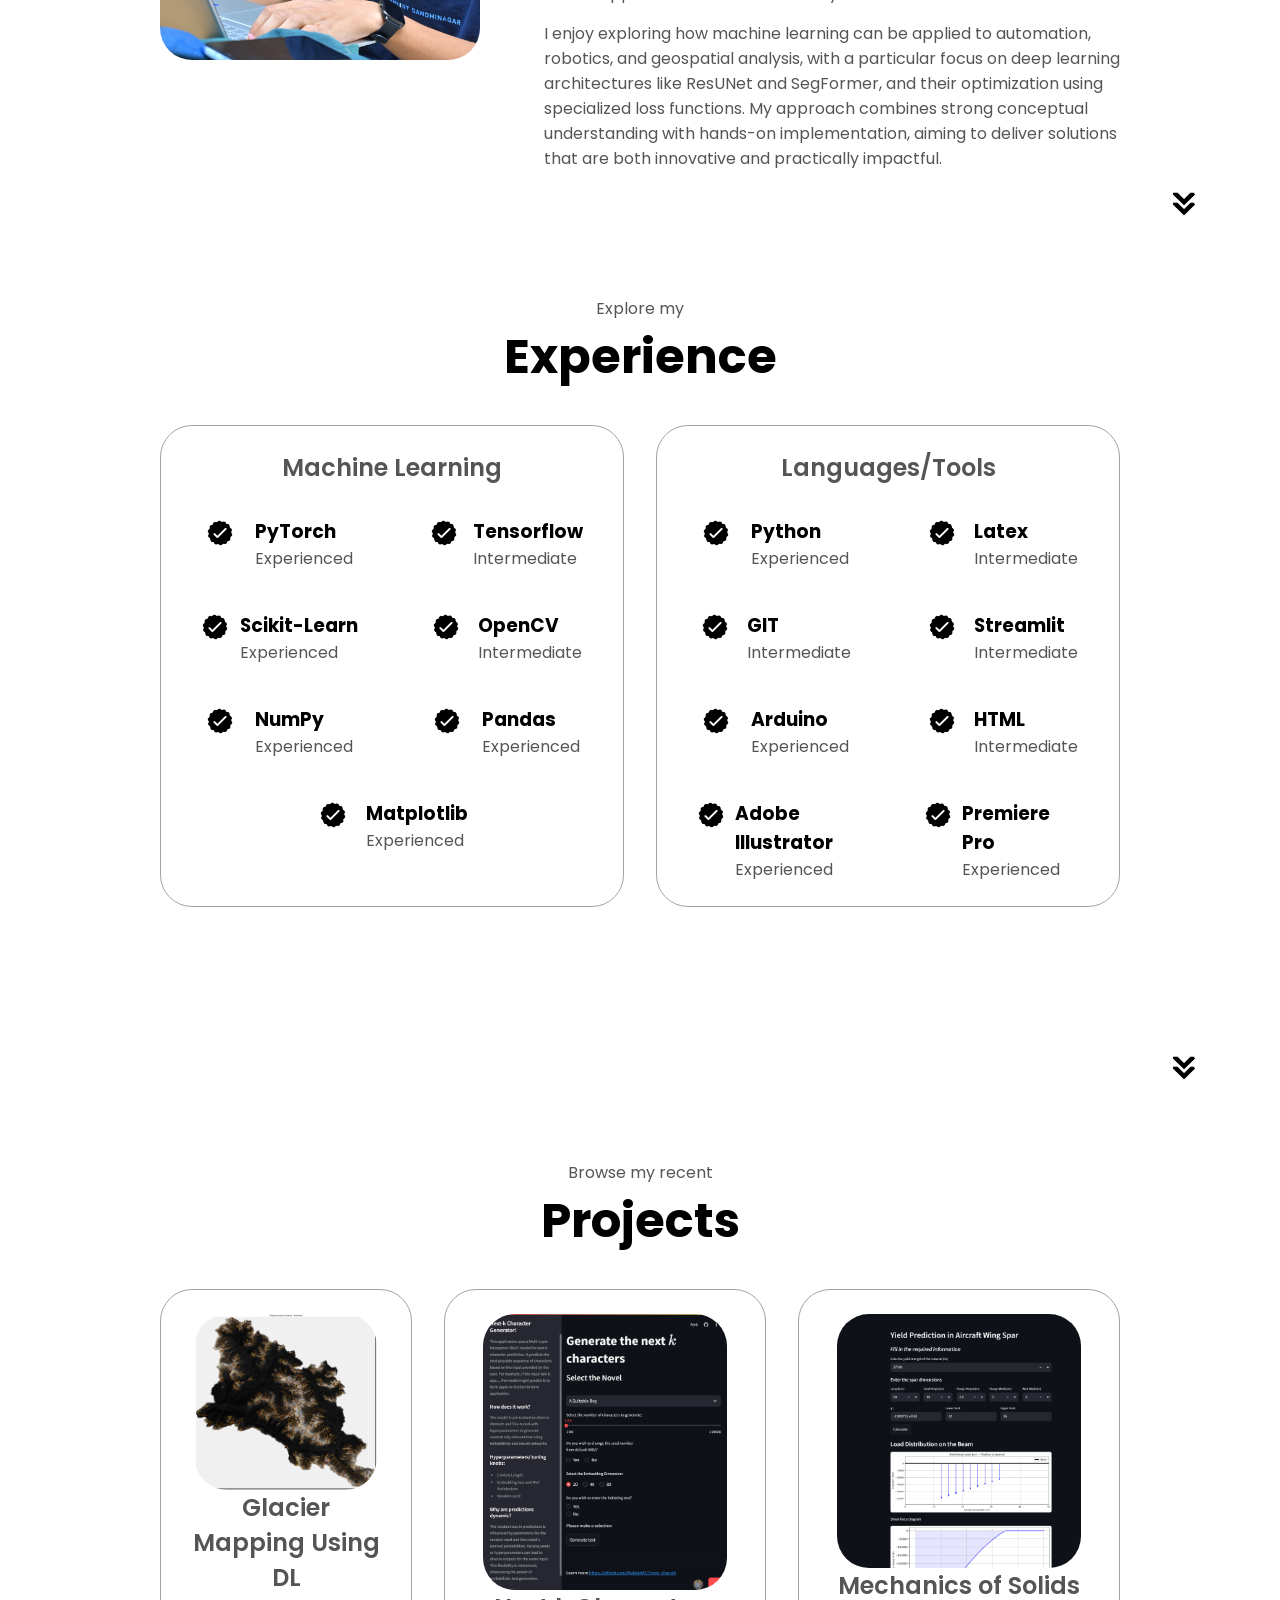
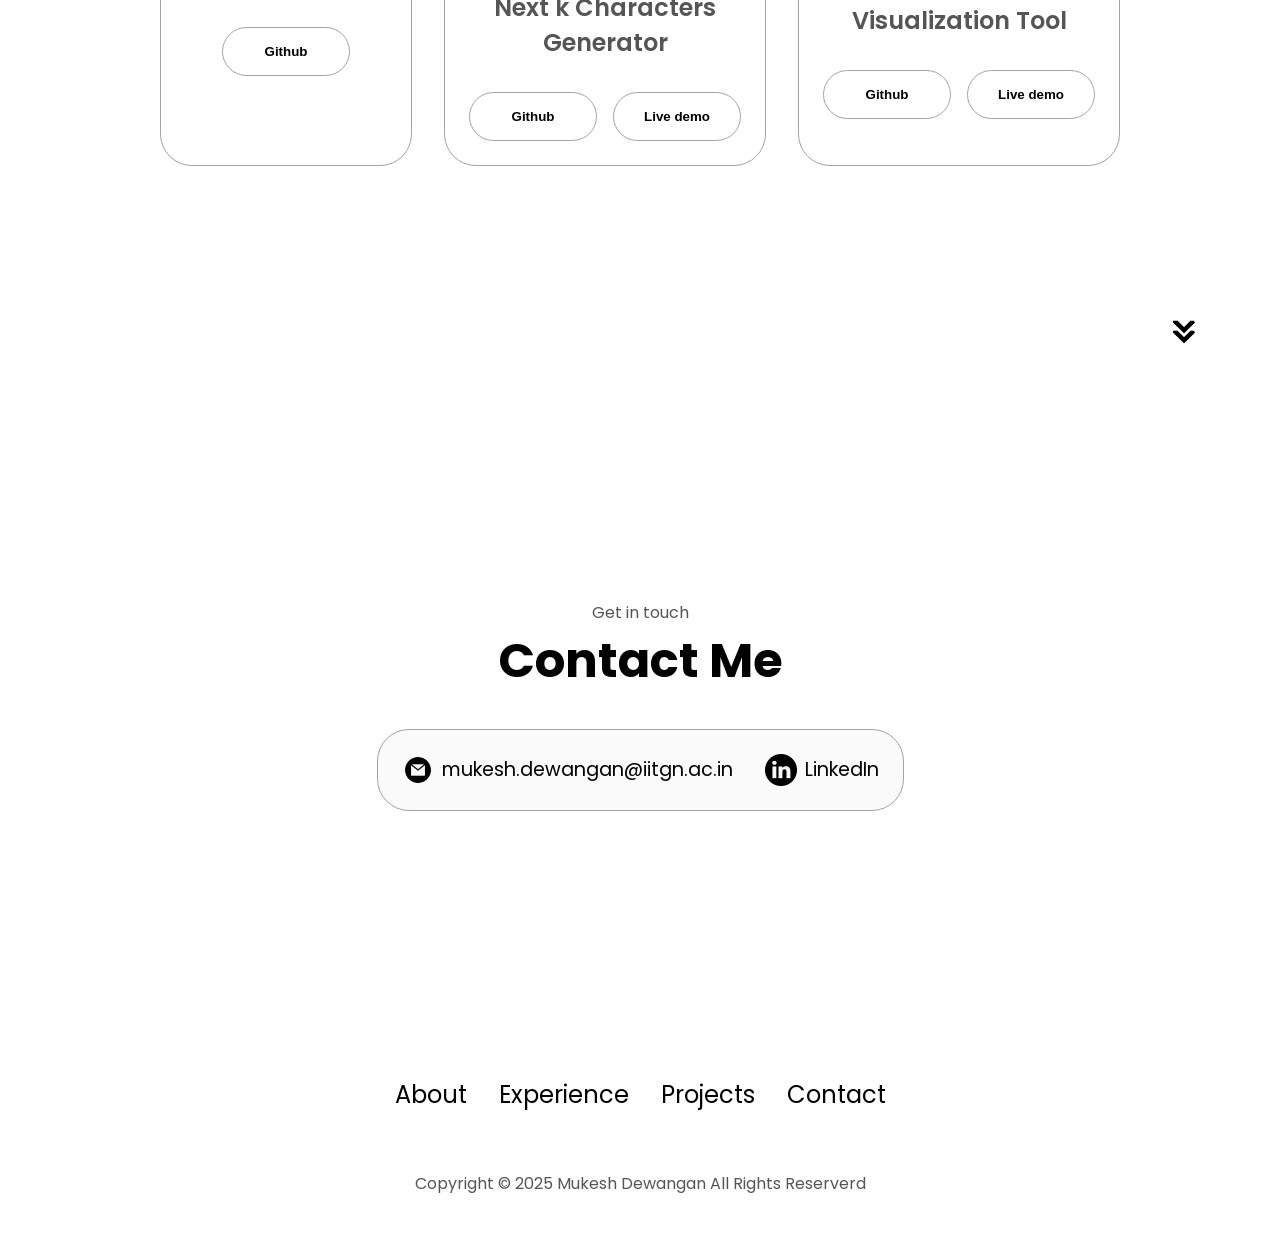
==== commit ad1e20a2: "updated Profile" ====
--- a/index.html
+++ b/index.html
@@ -43,10 +43,10 @@
             <div class="section__text">
                 <p class="section__text__p1">Hello, I'm</p>
                 <h1 class="title">Mukesh Dewangan</h1>
-                <p class="section__text__p2">Sophomore at IIT Gandhinagar</p>
+                <p class="section__text__p2">Junior Undergraduate at IIT Gandhinagar</p>
                 <p class="section__text__p3">Mechanical Engineering</p>
                 <div class="btn-container">
-                    <button class = "btn btn-color-2" onclick="window.open('./assets/cv.pdf')">Download CV</button>
+                    <button class = "btn btn-color-2" onclick="window.open('./assets/Mukesh_DEWANGAN.pdf')">Download CV</button>
                     <button class = "btn btn-color-1" onclick="location.href='./#contact'">Contact Info</button>
                 </div>
                 <div id="socials-container">
@@ -68,6 +68,8 @@
                             <img src="./assets/experience.png" alt="Experience icon" class="icon" />
                             <h3>Experience</h3>
                               <p>
+                                Research Intern </br>
+                                <a href="https://www.iitr.ac.in/" target="_blank" style="text-decoration: none; cursor: pointer;">@IIT ROORKEE</a> </br>
                                 Invention Factory Intern </br>
                                 <a href="https://makerbhavanfoundation.org/" target="_blank" style="text-decoration: none; cursor: pointer;">@Maker Bhavan</a> </br>
                                 Senior Tech-Expo Executive </br>
@@ -77,19 +79,25 @@
                         </div>
                         <div class="details-container"><img src="./assets/education.png" alt="Education icon" class="icon" />
                             <h3>Education</h3>
-                            <p>B-Tech Mechanial Engineering</br>Minors in Computer Science and Engineering </br>2023-2027</p>
+                            <p>B-Tech Mechanical Engineering</br>Machine Learning enthusiast</br>2023-2027</p>
                         </div>
                     </div>
                     <div class="text-container">
                         <p style="margin-bottom: 15px;">
-                            I am highly interested in Machine Learning, Data Analysis and its underlying concepts. Currently
+                            <!-- I am highly interested in Machine Learning, Data Analysis and its underlying concepts. Currently
                             I am working on designing an Autonomous Underwater Vehicle (AUV) and its control system using Machine Learning
-                            combined with practical problem-solving.
+                            combined with practical problem-solving. -->
+                            I am deeply passionate about Machine Learning, Data Analysis, and Robotics. Currently, I am working extensively with ROS, MuJoCo, and Gazebo 
+                            as part of my journey into robotics simulation, control, and system integration. Alongside this, I continue to explore computer vision 
+                            and its applications in autonomous systems.
                           </p>
                           <p>
-                            I enjoy exploring how Machine Learning could be applied to real-world challenges, particularly in automation,
+                            <!-- I enjoy exploring how Machine Learning could be applied to real-world challenges, particularly in automation,
                             robotics, and advanced image processing. My focus is on learning the concepts well so I can build and contribute to innovative 
-                            projects.
+                            projects. -->
+                            I enjoy exploring how machine learning can be applied to automation, robotics, and geospatial analysis, with a particular focus on
+                            deep learning architectures like ResUNet and SegFormer, and their optimization using specialized loss functions. My approach combines
+                            strong conceptual understanding with hands-on implementation, aiming to deliver solutions that are both innovative and practically impactful.
                           </p>
                           
                     </div>
@@ -231,9 +239,19 @@
                 <div class="about-containers">
                 <div class="details-container color container">
                     <div class="article-container">
-                        <img src="./assets/project1.png" alt="Project 1" class="project-img" />
-                    </div>
-                    <h2 class="experience-sub-title">Next k Characters Generator </h2>
+                        <img src="./assets/project2.png" alt="Project 1" class="project-img" />
+                    </div>
+                    <h2 class="experience-sub-title">Glacier Mapping Using DL </h2>
+                    <div class="btn-container">
+                        <button class="btn btn-color-2 project-btn" onclick="location.href='https://github.com/MukeshK17/Glacier-Mapping'">Github</button>
+                        <!-- <button class="btn btn-color-2 project-btn" onclick="location.href='https://nextcharpred.streamlit.app/'">Live demo</button> -->
+                    </div>
+                </div>
+                <div class="details-container color container">
+                    <div class="article-container">
+                        <img src="./assets/project1.png" alt="Project 2" class="project-img" />
+                    </div>
+                    <h2 class="experience-sub-title">Next k Characters Generator</h2>
                     <div class="btn-container">
                         <button class="btn btn-color-2 project-btn" onclick="location.href='https://github.com/MukeshK17/next_char'">Github</button>
                         <button class="btn btn-color-2 project-btn" onclick="location.href='https://nextcharpred.streamlit.app/'">Live demo</button>
@@ -241,22 +259,12 @@
                 </div>
                 <div class="details-container color container">
                     <div class="article-container">
-                        <img src="./assets/project-2.png" alt="Project 2" class="project-img" />
-                    </div>
-                    <h2 class="experience-sub-title">Project two</h2>
+                        <img src="./assets/project3.png" alt="Project 3" class="project-img" />
+                    </div>
+                    <h2 class="experience-sub-title">Mechanics of Solids Visualization Tool</h2>
                     <div class="btn-container">
-                        <button class="btn btn-color-2 project-btn" onclick="location.href='https://github.com'">Github</button>
-                        <button class="btn btn-color-2 project-btn" onclick="location.href='https://github.com'">Live demo</button>
-                    </div>
-                </div>
-                <div class="details-container color container">
-                    <div class="article-container">
-                        <img src="./assets/project-3.png" alt="Project 3" class="project-img" />
-                    </div>
-                    <h2 class="experience-sub-title">Project Three </h2>
-                    <div class="btn-container">
-                        <button class="btn btn-color-2 project-btn" onclick="location.href='https://github.com'">Github</button>
-                        <button class="btn btn-color-2 project-btn" onclick="location.href='https://github.com'">Live demo</button>
+                        <button class="btn btn-color-2 project-btn" onclick="location.href='https://github.com/MukeshK17/MOS-yield-prediction-'">Github</button>
+                        <button class="btn btn-color-2 project-btn" onclick="location.href='https://mosprojectgroup7.streamlit.app/'">Live demo</button>
                     </div>
                 </div>
             </div>
@@ -270,7 +278,7 @@
             <div class="contact-info-upper-container">
                 <div class="contact-info-container">
                     <img src="./assets/email.png" alt="LinkedIn icon" class="icon" />
-                    <p><a href="mailto:23110211@iitgn.ac.in">23110211@iitgn.ac.in</a></p>
+                    <p><a href="mailto:23110211@iitgn.ac.in">mukesh.dewangan@iitgn.ac.in</a></p>
                 </div>
                 <div class="contact-info-container">
                     <img src="./assets/linkedin.png" alt="Email icon" class="icon" />
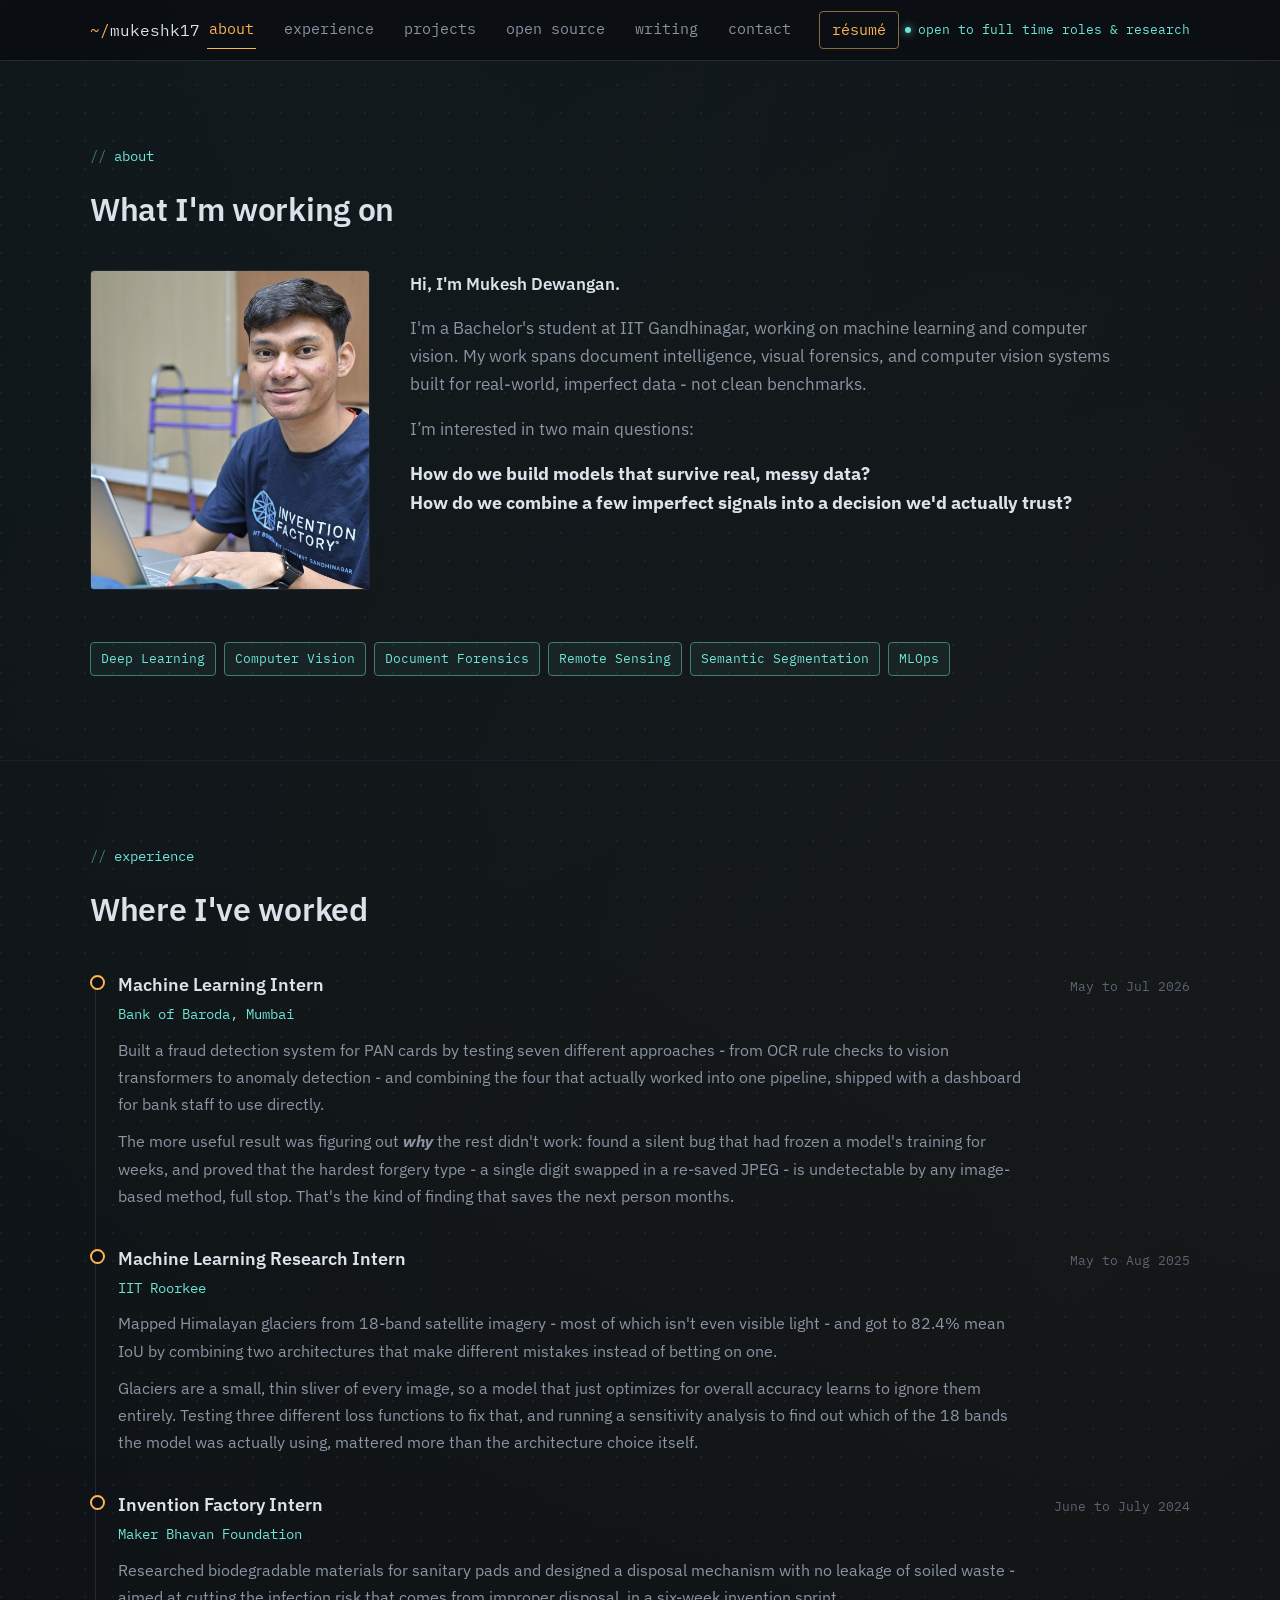
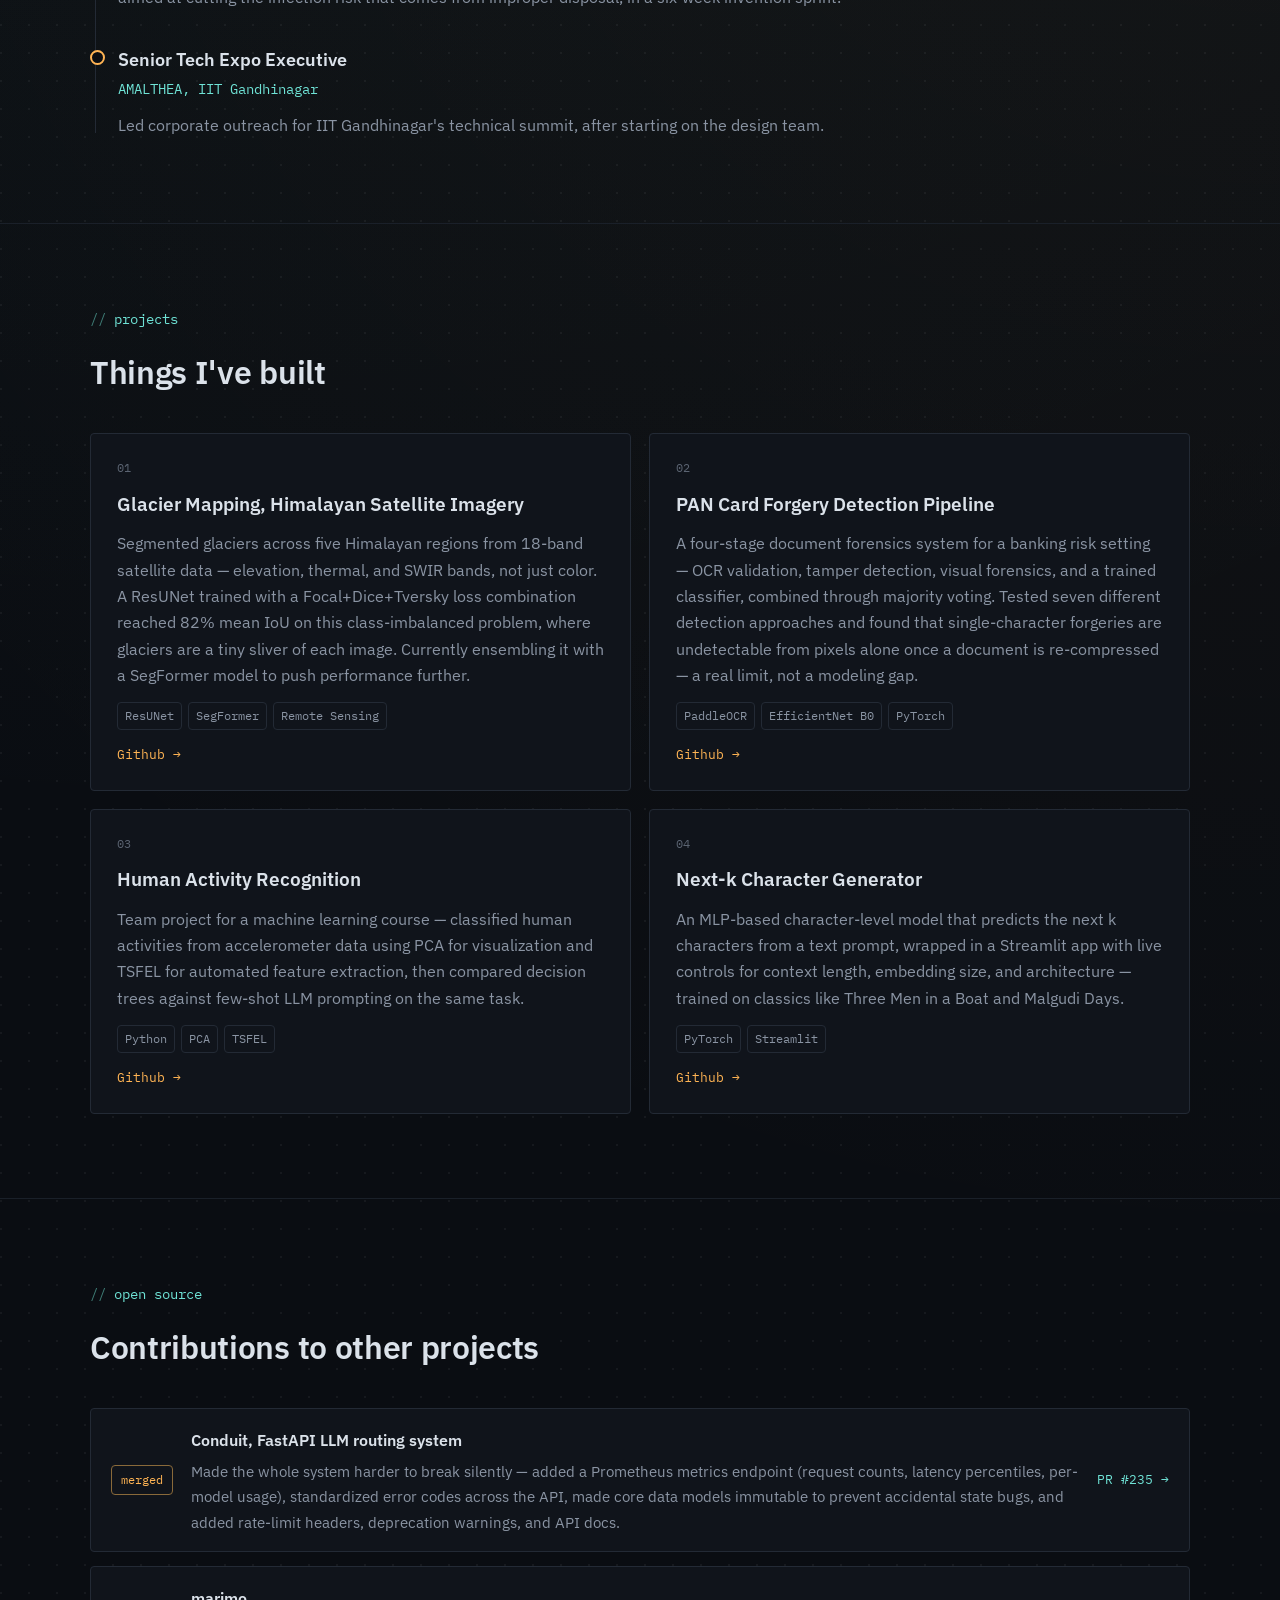
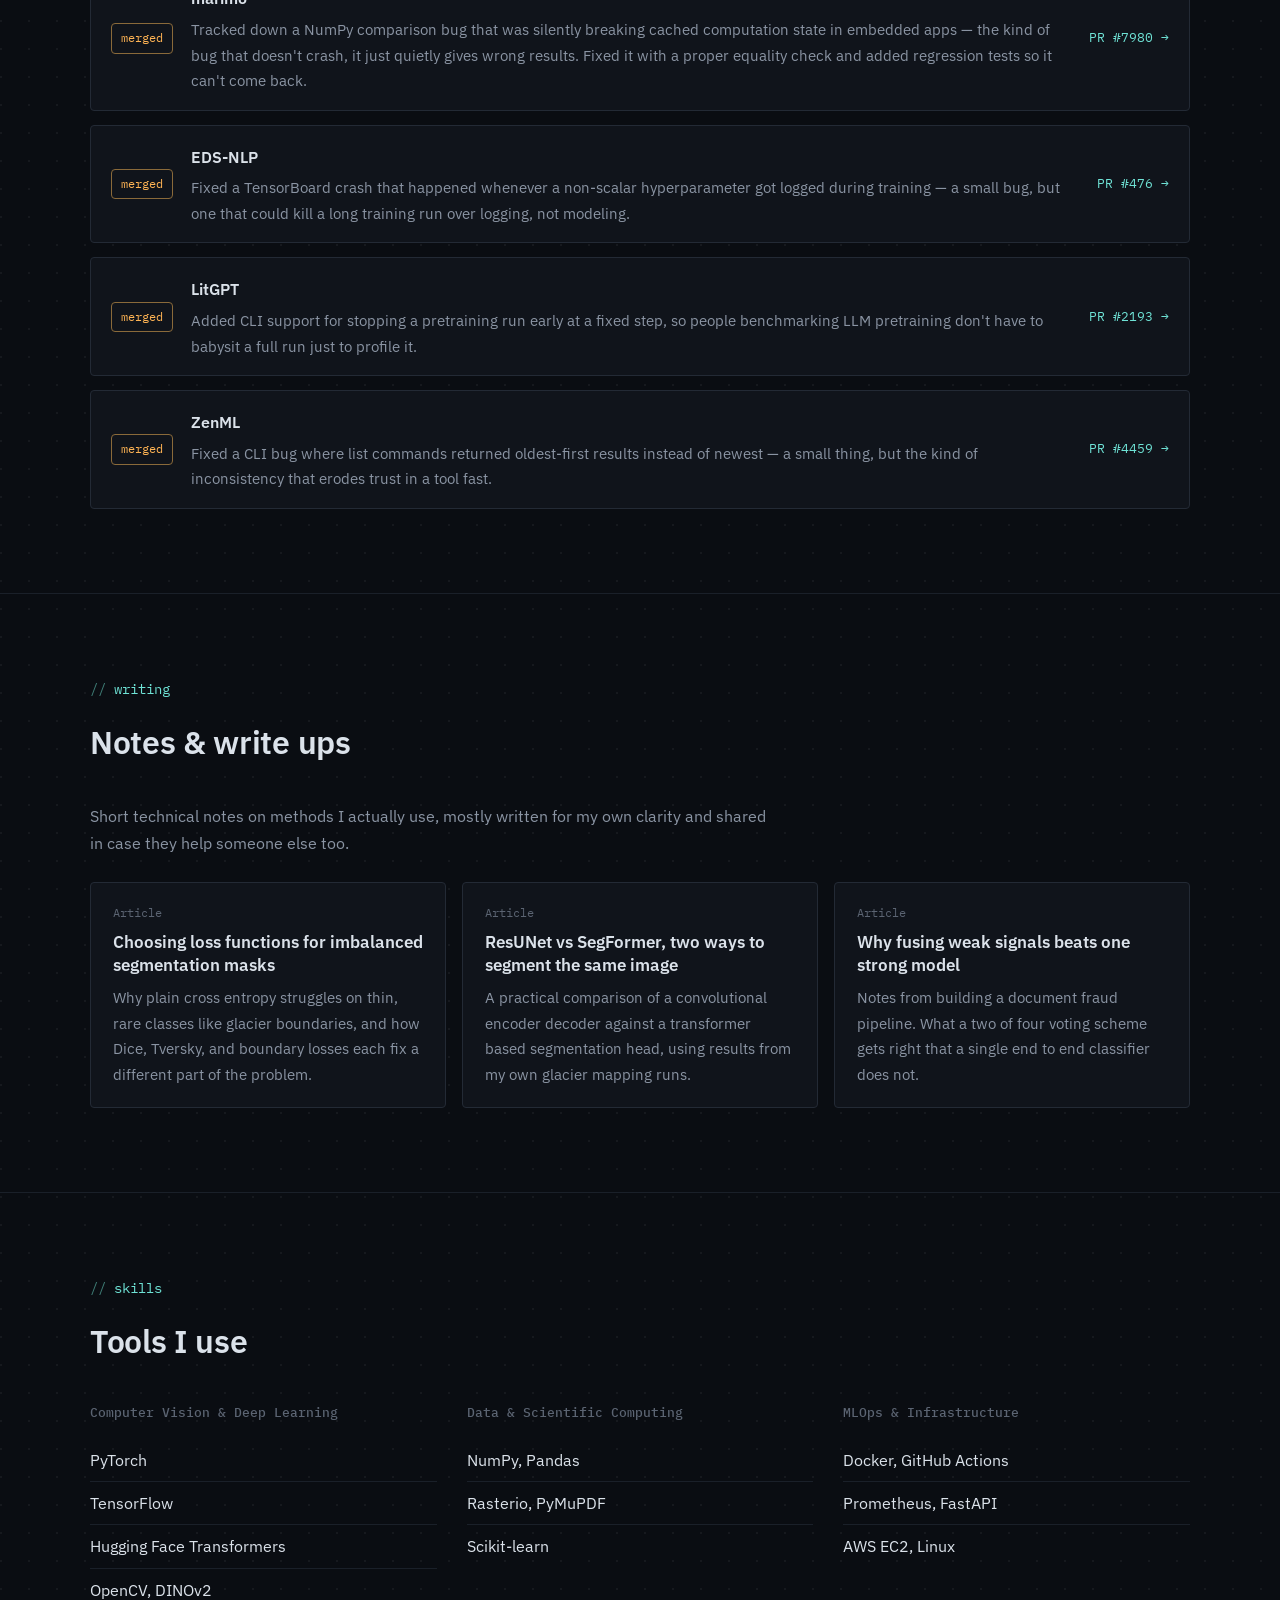
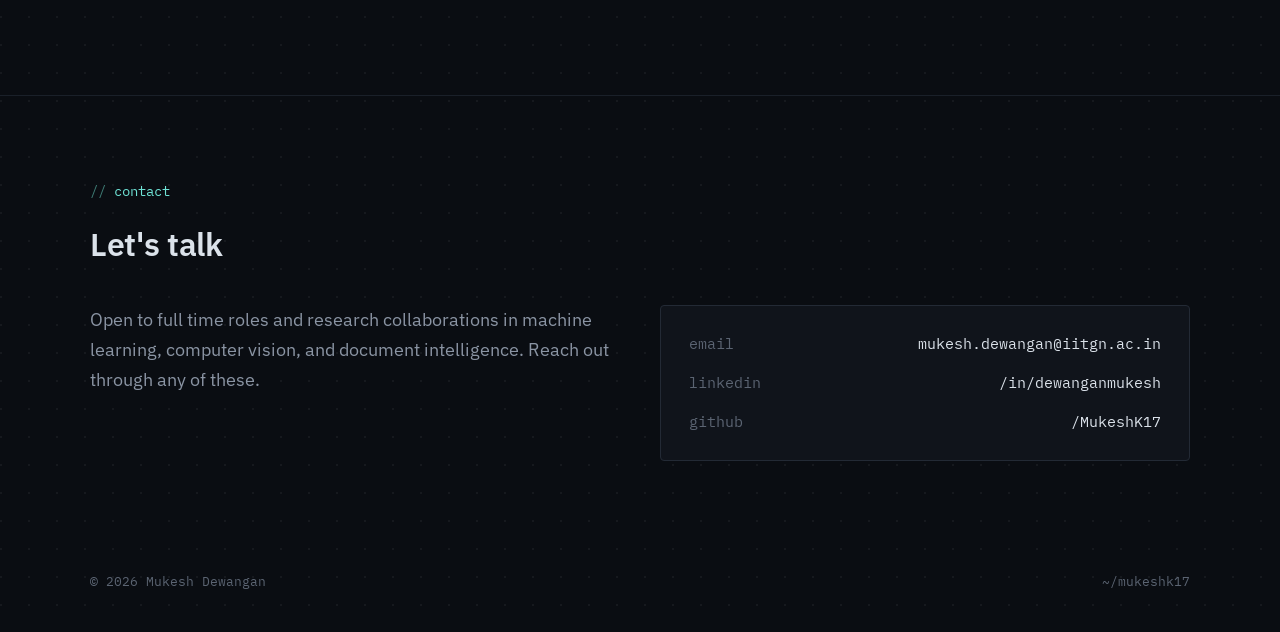
==== commit 66520caf: "Update portfolio content" ====
--- a/index.html
+++ b/index.html
@@ -1,304 +1,383 @@
 <!DOCTYPE html>
 <html lang="en">
-    <head>
-        <meta charset="UTF-8">
-        <meta http-equiv="X-UA-Compatible" content="IE=edge">
-        <meta name="viewport" content="width=device-width, initial-scale=1.0">
-        <title>Mukesh Dewangan Portfolio</title>
-        <link rel="stylesheet" href="style.css">
-        <link rel="stylesheet" href="mediaqueries.css">
-    </head>
-    <body>
-        <nav id="desktop-nav">
-            <div class ="logo">Mukesh Dewangan</div>
-            <div>
-                <ul class="nav-links">
-                    <!-- <li><a href="#home">Home</a></li> -->
-                    <li><a href="#about">About</a></li>
-                    <li><a href="#experience">Experience</a></li>
-                    <li><a href="#projects">Projects</a></li>
-                    <li><a href="#contact">Contact</a></li>
-            </div>  
-        </nav>
-        <nav id ="hamburger-nav">
-            <div class="logo">Mukesh Dewangan</div>
-            <div class="hamburger-menu">
-                <div class="hamburger-icon" onclick="toggleMenu()">
-                    <span></span>
-                    <span></span>
-                    <span></span>
-                </div>
-                <div class="menu-links">
-                    <li><a href="#about" onclick="toggleMenu()">About</a></li>
-                    <li><a href="#experience" onclick="toggleMenu()">Experience</a></li>
-                    <li><a href="#projects" onclick="toggleMenu()">Projects</a></li>
-                    <li><a href="#contact" onclick="toggleMenu()">Contact</a></li>
-                </div>
-            </div>
-        </nav>
-        <section id="profile">
-            <div class="section__pic-container">
-                <img src="./assets/profile-pic.jpg" alt="Mukesh Dewangan profile" />
-            </div>
-            <div class="section__text">
-                <p class="section__text__p1">Hello, I'm</p>
-                <h1 class="title">Mukesh Dewangan</h1>
-                <p class="section__text__p2">Junior Undergraduate at IIT Gandhinagar</p>
-                <p class="section__text__p3">Mechanical Engineering</p>
-                <div class="btn-container">
-                    <button class = "btn btn-color-2" onclick="window.open('./assets/Mukesh_DEWANGAN.pdf')">Download CV</button>
-                    <button class = "btn btn-color-1" onclick="location.href='./#contact'">Contact Info</button>
-                </div>
-                <div id="socials-container">
-                    <img src="./assets/linkedin.png" alt="My LinkedIn Profile " class="icon" onclick="location.href='https://www.linkedin.com/in/dewanganmukesh/'" ?>
-                    <img src="./assets/github.png" alt="My github Profile " class="icon" onclick="location.href='https://github.com/MukeshK17'" ?>
-                </div>
-            </div>
-        </section>
-        <section id="about">
-            <p class="section__text__p1">Get to know more</p>
-            <h1 class="title">About Me</h1>
-            <div class="section-container">
-                <div class="section__pic-container">
-                    <img src="./assets/about-pic.jpg" alt="Profile Picture" class="about-pic" />
-                </div>
-                <div class="about-details-container">
-                    <div class="about-containers">
-                        <div class="details-container">
-                            <img src="./assets/experience.png" alt="Experience icon" class="icon" />
-                            <h3>Experience</h3>
-                              <p>
-                                Research Intern </br>
-                                <a href="https://www.iitr.ac.in/" target="_blank" style="text-decoration: none; cursor: pointer;">@IIT ROORKEE</a> </br>
-                                Invention Factory Intern </br>
-                                <a href="https://makerbhavanfoundation.org/" target="_blank" style="text-decoration: none; cursor: pointer;">@Maker Bhavan</a> </br>
-                                Senior Tech-Expo Executive </br>
-                                <a href="https://amalthea.iitgn.ac.in/" target="_blank" style="text-decoration: none; cursor: pointer;">@AMALTHEA</a>
-                              </p>
-                              
-                        </div>
-                        <div class="details-container"><img src="./assets/education.png" alt="Education icon" class="icon" />
-                            <h3>Education</h3>
-                            <p>B-Tech Mechanical Engineering</br>Machine Learning enthusiast</br>2023-2027</p>
-                        </div>
-                    </div>
-                    <div class="text-container">
-                        <p style="margin-bottom: 15px;">
-                            <!-- I am highly interested in Machine Learning, Data Analysis and its underlying concepts. Currently
-                            I am working on designing an Autonomous Underwater Vehicle (AUV) and its control system using Machine Learning
-                            combined with practical problem-solving. -->
-                            I am deeply passionate about Machine Learning, Data Analysis, and Robotics. Currently, I am working extensively with ROS, MuJoCo, and Gazebo 
-                            as part of my journey into robotics simulation, control, and system integration. Alongside this, I continue to explore computer vision 
-                            and its applications in autonomous systems.
-                          </p>
-                          <p>
-                            <!-- I enjoy exploring how Machine Learning could be applied to real-world challenges, particularly in automation,
-                            robotics, and advanced image processing. My focus is on learning the concepts well so I can build and contribute to innovative 
-                            projects. -->
-                            I enjoy exploring how machine learning can be applied to automation, robotics, and geospatial analysis, with a particular focus on
-                            deep learning architectures like ResUNet and SegFormer, and their optimization using specialized loss functions. My approach combines
-                            strong conceptual understanding with hands-on implementation, aiming to deliver solutions that are both innovative and practically impactful.
-                          </p>
-                          
-                    </div>
-                </div>
-            </div>
-            <img src="./assets/arrow.png" alt="Arrow icon" class="icon arrow" onclick="location.href='./#experience'" />
-        </section>
-        <section id="experience">
-            <p class = "section__text__p1">Explore my</p>
-            <h1 class = "title">Experience</h1>
-            <div class="experience-details-container">
-                <div class="about-containers">
-                    <div class="details-container">
-                        <h2 class="experience-sub-title">Machine Learning </h2>
-                        <div class="article-container">
-                            <article>
-                                <img src="./assets/checkmark.png" alt="Experience icon" class="icon" />
-                                <div>
-                                    <h3>PyTorch</h3>
-                                    <p>Experienced</p>
-                                </div>
-                            </article>
-                            <article>
-                                <img src="./assets/checkmark.png" alt="Experience icon" class="icon" />
-                                <div>
-                                    <h3>Tensorflow</h3>
-                                    <p>Intermediate</p>
-                                </div>
-                            </article>
-                            <article>
-                                <img src="./assets/checkmark.png" alt="Experience icon" class="icon" />
-                                <div>
-                                    <h3>Scikit-Learn</h3>
-                                    <p>Experienced</p>
-                                </div>
-                            </article>
-                            <article>
-                                <img src="./assets/checkmark.png" alt="Experience icon" class="icon" />
-                                <div>
-                                    <h3>OpenCV</h3>
-                                    <p>Intermediate</p>
-                                </div>
-                            </article>
-                            <article>
-                                <img src="./assets/checkmark.png" alt="Experience icon" class="icon" />
-                                <div>
-                                    <h3>NumPy</h3>
-                                    <p>Experienced</p>
-                                </div>
-                            </article>
-                            <article>
-                                <img src="./assets/checkmark.png" alt="Experience icon" class="icon" />
-                                <div>
-                                    <h3>Pandas</h3>
-                                    <p>Experienced</p>
-                                </div>
-                            </article>
-                            <article>
-                                <img src="./assets/checkmark.png" alt="Experience icon" class="icon" />
-                                <div>
-                                    <h3>Matplotlib</h3>
-                                    <p>Experienced</p>
-                                </div>
-                            </article>
-                        </div>
-                    </div>
-                    <div class="details-container">
-                        <h2 class="experience-sub-title">Languages/Tools</h2>
-                        <div class="article-container">
-                            <article>
-                                <img src="./assets/checkmark.png" alt="Experience icon" class="icon" />
-                                <div>
-                                    <h3>Python</h3>
-                                    <p>Experienced</p>
-                                </div>
-                            </article>
-                            <article>
-                                <img src="./assets/checkmark.png" alt="Experience icon" class="icon" />
-                                <div>
-                                    <h3>Latex</h3>
-                                    <p>Intermediate</p>
-                                </div>
-                            </article>
-                            <article>
-                                <img src="./assets/checkmark.png" alt="Experience icon" class="icon" />
-                                <div>
-                                    <h3>GIT</h3>
-                                    <p>Intermediate</p>
-                                </div>
-                            </article>
-                            <article>
-                                <img src="./assets/checkmark.png" alt="Experience icon" class="icon" />
-                                <div>
-                                    <h3>Streamlit</h3>
-                                    <p>Intermediate</p>
-                                </div>
-                            </article>
-                            <article>
-                                <img src="./assets/checkmark.png" alt="Experience icon" class="icon" />
-                                <div>
-                                    <h3>Arduino</h3>
-                                    <p>Experienced</p>
-                                </div>
-                            </article>
-                            <article>
-                                <img src="./assets/checkmark.png" alt="Experience icon" class="icon" />
-                                <div>
-                                    <h3>HTML</h3>
-                                    <p>Intermediate</p>
-                                </div>
-                            </article>
-                            <article>
-                                <img src="./assets/checkmark.png" alt="Experience icon" class="icon" />
-                                <div>
-                                    <h3>Adobe Illustrator</h3>
-                                    <p>Experienced</p>
-                                </div>
-                            </article>
-                            <article>
-                                <img src="./assets/checkmark.png" alt="Experience icon" class="icon" />
-                                <div>
-                                    <h3>Premiere Pro</h3>
-                                    <p>Experienced</p>
-                                </div>
-                            </article>
-                            
-                        </div>
-                    </div>
-                </div>
-            </div>
-            <img src="./assets/arrow.png" alt="Arrow icon" class="icon arrow" onclick="location.href='./#projects'" />
-        </section>
-        <section id="projects">
-            <p class="section__text__p1">
-                Browse my recent
-            </p>
-            <h1 class="title">Projects</h1>
-            <div class="experience-details-container">
-                <div class="about-containers">
-                <div class="details-container color container">
-                    <div class="article-container">
-                        <img src="./assets/project2.png" alt="Project 1" class="project-img" />
-                    </div>
-                    <h2 class="experience-sub-title">Glacier Mapping Using DL </h2>
-                    <div class="btn-container">
-                        <button class="btn btn-color-2 project-btn" onclick="location.href='https://github.com/MukeshK17/Glacier-Mapping'">Github</button>
-                        <!-- <button class="btn btn-color-2 project-btn" onclick="location.href='https://nextcharpred.streamlit.app/'">Live demo</button> -->
-                    </div>
-                </div>
-                <div class="details-container color container">
-                    <div class="article-container">
-                        <img src="./assets/project1.png" alt="Project 2" class="project-img" />
-                    </div>
-                    <h2 class="experience-sub-title">Next k Characters Generator</h2>
-                    <div class="btn-container">
-                        <button class="btn btn-color-2 project-btn" onclick="location.href='https://github.com/MukeshK17/next_char'">Github</button>
-                        <button class="btn btn-color-2 project-btn" onclick="location.href='https://nextcharpred.streamlit.app/'">Live demo</button>
-                    </div>
-                </div>
-                <div class="details-container color container">
-                    <div class="article-container">
-                        <img src="./assets/project3.png" alt="Project 3" class="project-img" />
-                    </div>
-                    <h2 class="experience-sub-title">Mechanics of Solids Visualization Tool</h2>
-                    <div class="btn-container">
-                        <button class="btn btn-color-2 project-btn" onclick="location.href='https://github.com/MukeshK17/MOS-yield-prediction-'">Github</button>
-                        <button class="btn btn-color-2 project-btn" onclick="location.href='https://mosprojectgroup7.streamlit.app/'">Live demo</button>
-                    </div>
-                </div>
-            </div>
-
-            </div>
-            <img src="./assets/arrow.png" alt="Arrow icon" class="icon arrow" onclick="location.href='./#contact'" />
-        </section>
-        <section id="contact">
-            <p class="section__text__p1">Get in touch</p>
-            <h1 class="title">Contact Me</h1>
-            <div class="contact-info-upper-container">
-                <div class="contact-info-container">
-                    <img src="./assets/email.png" alt="LinkedIn icon" class="icon" />
-                    <p><a href="mailto:23110211@iitgn.ac.in">mukesh.dewangan@iitgn.ac.in</a></p>
-                </div>
-                <div class="contact-info-container">
-                    <img src="./assets/linkedin.png" alt="Email icon" class="icon" />
-                    <p><a href="https://www.linkedin.com/in/dewanganmukesh/">LinkedIn</a></p>
-                </div>
-            </div>
-        </section>
-        <footer>
-            <nav>
-                <div class="nav-links-container">
-                    <ul class="nav-links">
-                        <li><a href="#about">About</a></li>
-                        <li><a href="#experience">Experience</a></li>
-                        <li><a href="#projects">Projects</a></li>
-                        <li><a href="#contact">Contact</a></li>
-                    </ul>
-                </div>
-            </nav>
-            <p>Copyright &#169; 2025 Mukesh Dewangan All Rights Reserverd</p>
-        </footer>
-        <script src = "script.js"></script>
-    </body>
-</html> +<head>
+  <meta charset="UTF-8">
+  <meta name="viewport" content="width=device-width, initial-scale=1.0">
+  <title>~/mukeshk17</title>
+  <meta name="description" content="Mukesh Dewangan, Mechanical Engineering undergrad at IIT Gandhinagar, building deep learning systems for document forensics and geospatial analysis.">
+  <link rel="preconnect" href="https://fonts.googleapis.com">
+  <link href="https://fonts.googleapis.com/css2?family=IBM+Plex+Mono:wght@400;500;600&family=IBM+Plex+Sans:wght@400;500;600;700&display=swap" rel="stylesheet">
+  <link rel="stylesheet" href="style.css">
+</head>
+<body>
+
+  <nav class="topnav">
+    <div class="topnav__inner">
+      <div class="topnav__logo"><span class="path">~/</span>mukeshk17</div>
+      <div class="topnav__links" id="nav-links">
+        <a href="#about">about</a>
+        <a href="#experience">experience</a>
+        <a href="#projects">projects</a>
+        <a href="#opensource">open source</a>
+        <a href="#writing">writing</a>
+        <a href="#contact">contact</a>
+        <a href="https://drive.google.com/file/d/1I2N_7szDTJc5YRZZ6JBHBK3S7UJk-XeA/view?usp=sharing" target="_blank" rel="noopener" class="resume-link">résumé</a>
+      </div>
+      <div class="topnav__status">
+        <span class="dot"></span> open to full time roles &amp; research
+      </div>
+      <div class="hamburger" id="hamburger" onclick="document.getElementById('mobile-menu').classList.toggle('open')">
+        <span></span><span></span><span></span>
+      </div>
+    </div>
+    <div class="mobile-menu" id="mobile-menu">
+      <a href="#about">about</a>
+      <a href="#experience">experience</a>
+      <a href="#projects">projects</a>
+      <a href="#opensource">open source</a>
+      <a href="#writing">writing</a>
+      <a href="#contact">contact</a>
+      <a href="./assets/Mukesh_Dewangan_resume.pdf" target="_blank" rel="noopener">résumé</a>
+    </div>
+  </nav>
+
+  <main>
+    <!-- ABOUT -->
+    <section id="about">
+      <div class="container">
+        <p class="eyebrow">about</p>
+        <h2 class="head">What I'm working on</h2>
+        <div class="about__grid">
+          <div class="about__pic">
+            <img src="./assets/about-pic.jpg" alt="Mukesh Dewangan">
+          </div>
+          <div class="about__body">
+            <p class="about__greeting">Hi, I'm Mukesh Dewangan.</p>
+            <p>
+              I'm a Bachelor's student at IIT Gandhinagar, working on machine learning and computer vision. My work spans document intelligence, visual forensics,
+               and computer vision systems built for real-world, imperfect data - not clean benchmarks.
+            </p>
+            <p>I’m interested in two main questions:</p>
+
+              <ul>
+                <li>
+                  <strong>How do we build models that survive real, messy data?</strong>
+                </li>
+                <li>
+                  <strong>How do we combine a few imperfect signals into a decision we'd actually trust?</strong>
+                </li>
+              </ul>
+          </div>
+        </div>
+        <div class="focus-tags">
+          <span>Deep Learning</span>
+          <span>Computer Vision</span>
+          <span>Document Forensics</span>
+          <span>Remote Sensing</span>
+          <span>Semantic Segmentation</span>
+          <span>MLOps</span>
+        </div>
+      </div>
+    </section>
+
+        <!-- EXPERIENCE -->
+    <section id="experience">
+      <div class="container">
+        <p class="eyebrow">experience</p>
+        <h2 class="head">Where I've worked</h2>
+        <div class="timeline">
+
+          <div class="tl-item">
+            <div class="row">
+              <div class="role">Machine Learning Intern</div>
+              <div class="when">May to Jul 2026</div>
+            </div>
+            <div class="org">Bank of Baroda, Mumbai</div>
+            <p>
+              Built a fraud detection system for PAN cards by testing seven different
+              approaches - from OCR rule checks to vision transformers to anomaly
+              detection - and combining the four that actually worked into one pipeline,
+              shipped with a dashboard for bank staff to use directly.
+            </p>
+            <p>
+              The more useful result was figuring out <strong><em>why</em></strong> the rest didn't work:
+              found a silent bug that had frozen a model's training for weeks, and proved
+              that the hardest forgery type - a single digit swapped in a re-saved JPEG -
+              is undetectable by any image-based method, full stop. That's the kind of
+              finding that saves the next person months.
+            </p>
+          </div>
+
+          <div class="tl-item">
+            <div class="row">
+              <div class="role">Machine Learning Research Intern</div>
+              <div class="when">May to Aug 2025</div>
+            </div>
+            <div class="org"><a href="https://www.iitr.ac.in/" target="_blank" rel="noopener">IIT Roorkee</a></div>
+            <p>
+              Mapped Himalayan glaciers from 18-band satellite imagery - most of which
+              isn't even visible light - and got to 82.4% mean IoU by combining two
+              architectures that make different mistakes instead of betting on one.
+            </p>
+            <p>
+              Glaciers are a small, thin sliver of every image, so a model that just
+              optimizes for overall accuracy learns to ignore them entirely. Testing
+              three different loss functions to fix that, and running a sensitivity
+              analysis to find out which of the 18 bands the model was actually using,
+              mattered more than the architecture choice itself.
+            </p>
+          </div>
+
+          <div class="tl-item">
+            <div class="row">
+              <div class="role">Invention Factory Intern</div>
+              <div class="when">June to July 2024</div>
+            </div>
+            <div class="org"><a href="https://makerbhavanfoundation.org/" target="_blank" rel="noopener">Maker Bhavan Foundation</a></div>
+            <p>
+              Researched biodegradable materials for sanitary pads and designed a
+              disposal mechanism with no leakage of soiled waste - aimed at cutting the
+              infection risk that comes from improper disposal, in a six-week invention
+              sprint.
+            </p>
+          </div>
+
+          <div class="tl-item">
+            <div class="row">
+              <div class="role">Senior Tech Expo Executive</div>
+              <div class="when"></div>
+            </div>
+            <div class="org"><a href="https://amalthea.iitgn.ac.in/" target="_blank" rel="noopener">AMALTHEA, IIT Gandhinagar</a></div>
+            <p>
+              Led corporate outreach for IIT Gandhinagar's technical summit, after
+              starting on the design team.
+            </p>
+          </div>
+
+        </div>
+      </div>
+    </section>
+
+    <!-- PROJECTS -->
+    <section id="projects">
+      <div class="container">
+        <p class="eyebrow">projects</p>
+        <h2 class="head">Things I've built</h2>
+        <div class="proj-grid">
+
+          <div class="proj">
+            <span class="proj__idx">01</span>
+            <div class="proj__title">Glacier Mapping, Himalayan Satellite Imagery</div>
+            <p>
+              Segmented glaciers across five Himalayan regions from 18-band satellite
+              data — elevation, thermal, and SWIR bands, not just color. A ResUNet
+              trained with a Focal+Dice+Tversky loss combination reached 82% mean
+              IoU on this class-imbalanced problem, where glaciers are a tiny sliver
+              of each image. Currently ensembling it with a SegFormer model to push
+              performance further.
+            </p>
+            <div class="proj__stack"><span>ResUNet</span><span>SegFormer</span><span>Remote Sensing</span></div>
+            <div class="proj__links">
+              <a href="https://github.com/MukeshK17/Glacier-Mapping" target="_blank" rel="noopener">Github →</a>
+            </div>
+          </div>
+
+          <div class="proj">
+            <span class="proj__idx">02</span>
+            <div class="proj__title">PAN Card Forgery Detection Pipeline</div>
+            <p>
+              A four-stage document forensics system for a banking risk setting —
+              OCR validation, tamper detection, visual forensics, and a trained
+              classifier, combined through majority voting. Tested seven different
+              detection approaches and found that single-character forgeries are
+              undetectable from pixels alone once a document is re-compressed — a
+              real limit, not a modeling gap.
+            </p>
+            <div class="proj__stack"><span>PaddleOCR</span><span>EfficientNet B0</span><span>PyTorch</span></div>
+            <div class="proj__links">
+              <a href="https://github.com/MukeshK17/document-forensics" target="_blank" rel="noopener">Github →</a>
+            </div>
+          </div>
+
+          <div class="proj">
+            <span class="proj__idx">03</span>
+            <div class="proj__title">Human Activity Recognition</div>
+            <p>
+              Team project for a machine learning course — classified human
+              activities from accelerometer data using PCA for visualization and
+              TSFEL for automated feature extraction, then compared decision trees
+              against few-shot LLM prompting on the same task.
+            </p>
+            <div class="proj__stack"><span>Python</span><span>PCA</span><span>TSFEL</span></div>
+            <div class="proj__links">
+              <a href="https://github.com/MukeshK17/es335-24-fall-assignment-1" target="_blank" rel="noopener">Github →</a>
+            </div>
+          </div>
+
+          <div class="proj">
+            <span class="proj__idx">04</span>
+            <div class="proj__title">Next-k Character Generator</div>
+            <p>
+              An MLP-based character-level model that predicts the next k
+              characters from a text prompt, wrapped in a Streamlit app with live
+              controls for context length, embedding size, and architecture —
+              trained on classics like Three Men in a Boat and Malgudi Days.
+            </p>
+            <div class="proj__stack"><span>PyTorch</span><span>Streamlit</span></div>
+            <div class="proj__links">
+              <a href="https://github.com/MukeshK17/next_char" target="_blank" rel="noopener">Github →</a>
+            </div>
+          </div>
+
+        </div>
+      </div>
+    </section>
+
+
+    <!-- OPEN SOURCE -->
+    <section id="opensource">
+      <div class="container">
+        <p class="eyebrow">open source</p>
+        <h2 class="head">Contributions to other projects</h2>
+        <div class="oss-list">
+
+          <div class="oss-item">
+            <span class="badge">merged</span>
+            <div class="body">
+              <b>Conduit, FastAPI LLM routing system</b>
+              <p>Made the whole system harder to break silently — added a Prometheus metrics endpoint (request counts, latency percentiles, per-model usage), standardized error codes across the API, made core data models immutable to prevent accidental state bugs, and added rate-limit headers, deprecation warnings, and API docs.</p>
+            </div>
+            <a class="repo" href="https://github.com/ashita-ai/conduit/pull/235" target="_blank" rel="noopener">PR #235 →</a>
+          </div>
+
+          <div class="oss-item">
+            <span class="badge">merged</span>
+            <div class="body">
+              <b>marimo</b>
+              <p>Tracked down a NumPy comparison bug that was silently breaking cached computation state in embedded apps — the kind of bug that doesn't crash, it just quietly gives wrong results. Fixed it with a proper equality check and added regression tests so it can't come back.</p>
+            </div>
+            <a class="repo" href="https://github.com/marimo-team/marimo/pull/7980" target="_blank" rel="noopener">PR #7980 →</a>
+          </div>
+
+          <div class="oss-item">
+            <span class="badge">merged</span>
+            <div class="body">
+              <b>EDS-NLP</b>
+              <p>Fixed a TensorBoard crash that happened whenever a non-scalar hyperparameter got logged during training — a small bug, but one that could kill a long training run over logging, not modeling.</p>
+            </div>
+            <a class="repo" href="https://github.com/aphp/edsnlp/pull/476" target="_blank" rel="noopener">PR #476 →</a>
+          </div>
+
+          <div class="oss-item">
+            <span class="badge">merged</span>
+            <div class="body">
+              <b>LitGPT</b>
+              <p>Added CLI support for stopping a pretraining run early at a fixed step, so people benchmarking LLM pretraining don't have to babysit a full run just to profile it.</p>
+            </div>
+            <a class="repo" href="https://github.com/Lightning-AI/litgpt/pull/2193" target="_blank" rel="noopener">PR #2193 →</a>
+          </div>
+
+          <div class="oss-item">
+            <span class="badge">merged</span>
+            <div class="body">
+              <b>ZenML</b>
+              <p>Fixed a CLI bug where list commands returned oldest-first results instead of newest — a small thing, but the kind of inconsistency that erodes trust in a tool fast.</p>
+            </div>
+            <a class="repo" href="https://github.com/zenml-io/zenml/pull/4459" target="_blank" rel="noopener">PR #4459 →</a>
+          </div>
+
+        </div>
+      </div>
+    </section>
+
+    <!-- WRITING -->
+    <section id="writing">
+      <div class="container">
+        <p class="eyebrow">writing</p>
+        <h2 class="head">Notes &amp; write ups</h2>
+        <p class="lede">Short technical notes on methods I actually use, mostly written for my own clarity and shared in case they help someone else too.</p>
+        <div class="writing-grid">
+          <a class="article-card" href="articles/loss-functions-segmentation.html">
+            <div class="date">Article</div>
+            <h3>Choosing loss functions for imbalanced segmentation masks</h3>
+            <p>Why plain cross entropy struggles on thin, rare classes like glacier boundaries, and how Dice, Tversky, and boundary losses each fix a different part of the problem.</p>
+          </a>
+          <a class="article-card" href="articles/resunet-vs-segformer.html">
+            <div class="date">Article</div>
+            <h3>ResUNet vs SegFormer, two ways to segment the same image</h3>
+            <p>A practical comparison of a convolutional encoder decoder against a transformer based segmentation head, using results from my own glacier mapping runs.</p>
+          </a>
+          <a class="article-card" href="articles/ensembled-fraud-detection.html">
+            <div class="date">Article</div>
+            <h3>Why fusing weak signals beats one strong model</h3>
+            <p>Notes from building a document fraud pipeline. What a two of four voting scheme gets right that a single end to end classifier does not.</p>
+          </a>
+        </div>
+      </div>
+    </section>
+
+    <!-- SKILLS -->
+    <section id="skills">
+      <div class="container">
+        <p class="eyebrow">skills</p>
+        <h2 class="head">Tools I use</h2>
+        <div class="skill-groups">
+          <div class="skill-group">
+            <h3>Computer Vision &amp; Deep Learning</h3>
+            <div class="skill-row">PyTorch</div>
+            <div class="skill-row">TensorFlow</div>
+            <div class="skill-row">Hugging Face Transformers</div>
+            <div class="skill-row">OpenCV, DINOv2</div>
+          </div>
+          <div class="skill-group">
+            <h3>Data &amp; Scientific Computing</h3>
+            <div class="skill-row">NumPy, Pandas</div>
+            <div class="skill-row">Rasterio, PyMuPDF</div>
+            <div class="skill-row">Scikit-learn</div>
+          </div>
+          <div class="skill-group">
+            <h3>MLOps &amp; Infrastructure</h3>
+            <div class="skill-row">Docker, GitHub Actions</div>
+            <div class="skill-row">Prometheus, FastAPI</div>
+            <div class="skill-row">AWS EC2, Linux</div>
+          </div>
+        </div>
+      </div>
+    </section>
+
+    <!-- CONTACT -->
+    <section id="contact">
+      <div class="container">
+        <p class="eyebrow">contact</p>
+        <h2 class="head">Let's talk</h2>
+        <div class="contact-grid">
+          <p>Open to full time roles and research collaborations in machine learning, computer vision, and document intelligence. Reach out through any of these.</p>
+          <div class="contact-box">
+            <div class="contact-row">
+              <span class="k">email</span>
+              <a class="v" href="mailto:mukesh.dewangan@iitgn.ac.in">mukesh.dewangan@iitgn.ac.in</a>
+            </div>
+            <div class="contact-row">
+              <span class="k">linkedin</span>
+              <a class="v" href="https://www.linkedin.com/in/dewanganmukesh/" target="_blank" rel="noopener">/in/dewanganmukesh</a>
+            </div>
+            <div class="contact-row">
+              <span class="k">github</span>
+              <a class="v" href="https://github.com/MukeshK17" target="_blank" rel="noopener">/MukeshK17</a>
+            </div>
+          </div>
+        </div>
+      </div>
+    </section>
+
+    <footer>
+      <div class="container">
+        <span>© 2026 Mukesh Dewangan</span>
+        <span>~/mukeshk17</span>
+      </div>
+    </footer>
+  </main>
+
+  <script src="script.js"></script>
+</body>
+</html>
--- a/style.css
+++ b/style.css
@@ -1,427 +1,305 @@
-/* general */
-
-@import url('https://fonts.googleapis.com/css2?family=Poppins:wght@300;400;500;600&display=swap');
-
-
-
-* {
-  margin: 0;
-  padding: 0;
-}
-
-body {
-  font-family: 'Poppins', sans-serif;
-  
-}
-
-html {
-    scroll-behavior: smooth;
-}
-
-p {
-    color:rgb(85,85,85);
-     
-}
-
-/* Transition */
-
-a, .btn{
-    transition: all 300ms ease;
-}
-
-/* Navigation */
-nav, .nav-links {
-    display: flex;
-}
-
-nav {
-    justify-content: space-around;
-    align-items: center;
-    height: 17vh;
-}
-.nav-links { 
-    gap: 2rem;
-    list-style: none;
-    font-size:1.5rem ;
-}
-a {
-    color: black;
-    text-decoration: none;
-    text-decoration-color: white;
-}
-
-a:hover {
-    color: grey;
-    text-decoration: underline;
-    text-underline-offset: 1rem;
-    text-decoration-color: rgb(181,181,181);
-}
-
-.logo {
-    font-size: 2rem;
-}
-.logo:hover {
-    cursor: default;
-}
-
-/* Hamberger Menu */
-
-#hamburger-nav {
-    display: none;
-}
-
-.hamburger-menu {
-    position: relative;
-    display: inline-block;
-}
-
-.hamburger-icon {
-    display: flex;
-    flex-direction: column;
-    justify-content: space-between;
-    height: 24px;
-    width: 30px;
-    cursor: pointer;
-}
-
-.hamburger-icon span {
-    width: 100%;
-    height: 2px;
-    background-color: black;
-    transition: all 0.3 ease-in-out;
-}
-
-.menu-links {
-    position: absolute;
-    top: 100%;
-    right: 0;
-    background-color: white;
-    width: fit-content;
-    max-height: 0;
-    overflow: hidden;
-    transition: all 0.3 ease-in-out;
-    border-radius: 10px;
-}
-
-.menu-links a {
-    display: block;
-    padding: 10px;
-    text-align: center;
-    font-size: 1.5rem;
-    color: black;
-    text-decoration: none;
-    transition: all 0.3 ease-in-out;
-}
-
-.menu-links li {
-    list-style: none;
-}
-
-.menu-links.open {
-    max-height: 300px;
-}
-
-.hamburger-icon.open span:first-child {
-    transform: rotate(45deg) translate(10px,5px); 
-    transition: all 0.5s;
-}
-
-.hamburger-icon.open span:nth-child(2) {
-    opacity: 0; 
-    transition: all 0.5s;
-}
-
-.hamburger-icon.open span:last-child { 
-    transform: rotate(-45deg) translate(10px,-5px);
-    transition: all 0.5s;
-
-}
-
-.hamburger-icon span:first-child {
-    transform: none;
-    transition: all 0.5s;
-    opacity: 1;
-}
-.hamburger-icon span:first-child {   /* This is the first span */
-    opacity: 1;
-}
-.hamburger-icon span:first-child {  /* This is the second span */
-    transform: none;
-}
-
-/* Section Starts*/
-
-section {
-    padding-top: 4vh;
-    height: 96vh;
-    margin:  0 10rem;
-    box-sizing: border-box;
-    min-height: fit-content;
-
-}
-
-.section-container {
-    display: flex;
-}
-
-/* Profile Section */
-#profile {
-    display: flex;
-    justify-content: center;
-    gap: 5rem;
-    height: 80vh;   
-}
-
-.section__pic-container {
-    display: flex;
-    height: 400px;
-    width: 400px;
-    margin: auto 0;
-}
-
-.section__text {
-    align-self: center;
-    text-align: center;
-}
-
-.section__text p {
-    font-weight: 600;
-}
-
-.section__text__p1 {
-    text-align: center;
-}
-
-.section__text__p2 {
-    font-size: 1.75rem;
-    margin-bottom: 1rem;
-}
-
-.title {
-    font-size: 3rem;
-    text-align: center;
-}
-
-#socials-container {
-    display: flex;
-    justify-content: center;
-    margin-top: 1rem;
-    gap: 1rem;
-}
-
-/* Icons */
-
-.icon {
-    cursor: pointer;
-    height: 2rem;
-}
-
-/* Buttons*/
-
-.btn-container {
-    display: flex;
-    justify-content: center;
-    gap: 1rem;
-}
-
-.btn {
-    font-weight: 600;
-    transition: all 300ms ease;
-    padding: 1rem;
-    width: 8rem;
-    border-radius: 2rem;
-}
-
-.btn-color-1, .btn-color-2 {
-    border: rgb(53,53,53) 0.1rem solid;
-}
-.btn-color-1:hover,
-.btn-color-2:hover {
-    cursor: pointer;
-    
-}
-
-.btn-color-1,
-.btn-color-2:hover {
-    background: rgb(53,53,53);
-    color: white;
-}
-
-.btn-color-1:hover {
-    background: rgb(0,0,0);
-}
-.btn-color-2 {
-    background: white;
-    color: none;
-}
-
-.btn-color-2:hover {
-    border: rgb(255,255,255) 0.1rem solid;
-}
-
-.btn-container {
-    gap: 1rem;
-}
-
-/* About Section */
-
- #about {
-    position: relative;
- }
-
- .about-containers {
-    gap: 2rem;
-    margin-bottom: 2rem;
-    margin-top: 2rem;
- }
-
- .about-details-container {
-    justify-content: center;
-    flex-direction: column;
- }
-
-.about-containers, 
-.about-details-container {
-    display: flex;
-} 
-
-.about-pic {
-    border-radius: 2rem;
-}
-
-.arrow {
-    position: absolute;
-    right: -5rem;
-    bottom: 2.5rem;
-}
-.details-container {
-    padding: 1.5rem;
-    flex: 1;
-    background: white;
-    border-radius: 2rem;
-    border: rgb(53, 53, 53) 0.1rem solid;
-    border-color: rgb(163, 163, 163);
-    text-align: center;
+/* =========================================================
+   TOKENS
+   ========================================================= */
+:root{
+  --bg:        #0a0d12;
+  --panel:     #10141b;
+  --panel-2:   #0d1016;
+  --border:    #232a35;
+  --border-soft: #1a2029;
+  --text:      #dbe2ea;
+  --text-dim:  #8a94a3;
+  --text-faint:#5b6472;
+  --amber:     #ffb454;
+  --amber-dim: #8a6a3a;
+  --cyan:      #6fe3d6;
+  --cyan-dim:  #3f7d76;
+  --radius: 4px;
+
+  --mono: 'IBM Plex Mono', 'JetBrains Mono', ui-monospace, SFMono-Regular, Menlo, monospace;
+  --sans: 'IBM Plex Sans', -apple-system, BlinkMacSystemFont, 'Segoe UI', sans-serif;
+
+  --container: 1180px;
+}
+
+*{ box-sizing: border-box; margin:0; padding:0; }
+html{ scroll-behavior:smooth; width:100%; }
+body{
+  width:100%;
+  min-height:100vh;
+  background:
+    radial-gradient(circle at 18% 0%, rgba(111,227,214,0.05), transparent 45%),
+    radial-gradient(circle at 100% 20%, rgba(255,180,84,0.045), transparent 40%),
+    radial-gradient(circle at 1px 1px, rgba(255,255,255,0.05) 1px, transparent 0) 0 0/28px 28px,
+    var(--bg);
+  color: var(--text);
+  font-family: var(--sans);
+  font-size: 17.5px;
+  line-height: 1.7;
+  -webkit-font-smoothing: antialiased;
+}
+a{ color: inherit; text-decoration:none; }
+img{ max-width:100%; display:block; }
+ul{ list-style:none; }
+::selection{ background: var(--amber); color:#0a0d12; }
+*:focus-visible{ outline: 2px solid var(--cyan); outline-offset: 2px; }
+@media (prefers-reduced-motion: reduce){
+  *{ animation-duration:.001ms !important; animation-iteration-count:1 !important; transition-duration:.001ms !important; scroll-behavior:auto !important; }
+}
+.mono{ font-family: var(--mono); }
+
+.container{
+  max-width: var(--container);
+  margin: 0 auto;
+  padding: 0 40px;
+  width:100%;
+}
+
+/* =========================================================
+   TOP NAV — full width, replaces old rail
+   ========================================================= */
+.topnav{
+  position: sticky;
+  top:0;
+  z-index: 50;
+  background: rgba(10,13,18,0.82);
+  backdrop-filter: blur(10px);
+  border-bottom: 1px solid var(--border);
+}
+.topnav__inner{
+  max-width: var(--container);
+  margin: 0 auto;
+  padding: 0 40px;
+  display:flex;
+  align-items:center;
+  justify-content:space-between;
+  height: 60px;
+}
+.topnav__logo{
+  font-family: var(--mono);
+  font-size: 15.5px;
+  color: var(--text);
+}
+.topnav__logo .path{ color: var(--amber); }
+.topnav__links{
+  display:flex;
+  align-items:center;
+  gap: 26px;
+  font-family: var(--mono);
+  font-size: 14.5px;
+}
+.topnav__links a{
+  color: var(--text-dim);
+  padding: 6px 2px;
+  border-bottom: 1.5px solid transparent;
+  transition: color .15s ease, border-color .15s ease;
+}
+.topnav__links a:hover{ color: var(--text); }
+.topnav__links a.active{ color: var(--amber); border-color: var(--amber); }
+.topnav__links a.resume-link{
+  color: var(--amber);
+  border: 1px solid var(--amber-dim);
+  border-radius: var(--radius);
+  padding: 6px 12px;
+}
+.topnav__links a.resume-link:hover{ background: rgba(255,180,84,0.08); }
+.topnav__cta{
+  font-family: var(--mono);
+  font-size: 13px;
+  color: var(--bg);
+  background: var(--amber);
+  padding: 7px 14px;
+  border-radius: var(--radius);
+  font-weight: 600;
+}
+.topnav__status{
+  display:flex; align-items:center; gap:7px;
+  font-family: var(--mono); font-size: 13px; color: var(--cyan);
+}
+.dot{ width:6px; height:6px; border-radius:50%; background: var(--cyan); box-shadow: 0 0 8px var(--cyan); flex-shrink:0; }
+
+.hamburger{ display:none; }
+.mobile-menu{ display:none; }
+
+@media (max-width: 820px){
+  .topnav__links, .topnav__status{ display:none; }
+  .hamburger{
+    display:flex; flex-direction:column; gap:4px; cursor:pointer; padding:6px;
   }
-  
-  .section-container {
-    gap: 4rem;
-    height: 80%;
+  .hamburger span{ width:20px; height:2px; background: var(--text-dim); }
+  .topnav__inner{ padding: 0 20px; }
+  .mobile-menu{
+    display:none;
+    flex-direction:column;
+    padding: 6px 20px 18px;
+    gap: 4px;
+    border-bottom: 1px solid var(--border);
+    background: rgba(10,13,18,0.96);
   }
-  
-  .section__pic-container {
-    height: 400px;
-    width: 400px;
-    margin: auto 0;
+  .mobile-menu.open{ display:flex; }
+  .mobile-menu a{
+    font-family: var(--mono); font-size: 14.5px; color: var(--text-dim);
+    padding: 10px 4px; border-bottom: 1px solid var(--border-soft);
   }
-  
-/* Experience Section */
-
-#experience {
-    position: relative;
-}
-
-.experience-sub-title {
-    color: rgb(85,85,85);
-    font-weight: 600;
-    font-size: 1.5rem;
-    margin-bottom: 2rem;
-}
-
-.experience-details-container {
-    display: flex;
-    justify-content: center;
-    flex-direction: column;
-}
-
-.article-container {
-    display: flex;
-    text-align: initial;
-    flex-wrap: wrap;
-    flex-direction: row;
-    gap: 2.5rem;
-    justify-content: space-around;
-}
-
-article {
-    display: flex;
-    width: 10rem;
-    justify-content: space-around;
-    gap: 0.5rem;
-}
-
-article .icon {
-    cursor: default;
-}
-
-/* Projects Section */
-
-#projects {
-    position: relative;
-}
-
-.color-container {
-    border-color: rgb(163, 163, 163);
-    background: rgb(250,250,250);
-}
-.project-img {
-    border-radius: 2rem;
-    width: 90%;
-    height: 90%;
-}
-.project-title {
-    margin: 1rem;
-    color: black;
-}
-
-.project-btn {
-    color: black;
-   border-color: rgb(163,163,163); 
-}
-/* Contact Section */
-
-#contact {
-    display: flex;
-    justify-content: center;
-    flex-direction: column;
-    height: 70vh;
-}
-
-.contact-info-upper-container {
-    display: flex;
-    justify-content: center;
-    border-radius: 2rem;
-    border: rgb(53, 53, 53) 0.1rem solid;
-    border-color: rgb(163, 163, 163);
-    background: rgb(250, 250, 250);
-    margin: 2rem auto;
-    padding: 0.5rem;
-}
-
-.contact-info-container {
-    display: flex;
-    align-items: center;
-    justify-content: center;
-    gap: 0.5rem;
-    margin: 1rem;
-}
-.contact-info-container p {
-    font-size: larger;
-}
-.contact-icon {
-    cursor: default;
-}
-
-.email-icon {
-    height: 3.5rem;
-}
-
-/* Footer */
-
-footer {
-    height: 26vh;
-    margin: 0 1rem;
-}
-footer p {
-    text-align: center;
+}
+
+/* =========================================================
+   SECTION SHELL
+   ========================================================= */
+section{
+  padding: 84px 0;
+  border-bottom: 1px solid var(--border-soft);
+}
+section:last-of-type{ border-bottom:none; }
+
+.eyebrow{
+  font-family: var(--mono); font-size: 13.5px; color: var(--cyan); margin-bottom: 14px;
+}
+.eyebrow::before{ content:"// "; color: var(--cyan-dim); }
+h2.head{
+  font-family: var(--sans); font-weight: 600; font-size: 32px; letter-spacing:-0.01em;
+  color: var(--text); margin-bottom: 34px;
+}
+p{ color: var(--text-dim); }
+.lede{ max-width: 68ch; margin-bottom: 26px; font-size: 15.5px; }
+
+/* =========================================================
+   ABOUT
+   ========================================================= */
+.about__grid{ display:grid; grid-template-columns: 280px 1fr; gap: 40px; align-items:stretch; }
+.about__pic{ height:100%; }
+.about__pic img{ width:100%; height:80%; min-height: 320px; object-fit:cover; border-radius: var(--radius); border:1px solid var(--border); filter: grayscale(0.35) contrast(1.05); }
+.about__greeting{ font-size: 20px; font-weight:600; color: var(--text); margin-bottom: 16px; }
+.about__body p{ margin-bottom: 16px; max-width: 70ch; font-size: 16.5px; }
+.about__body p:last-child{ margin-bottom:0; }
+.focus-tags{ margin-top: 22px; display:flex; flex-wrap:wrap; gap: 8px; }
+.focus-tags span{
+  font-family: var(--mono); font-size: 13px; color: var(--cyan); border: 1px solid var(--cyan-dim);
+  padding: 5px 10px; border-radius: var(--radius); background: rgba(111,227,214,0.05);
+}
+@media (max-width: 760px){ .about__grid{ grid-template-columns: 1fr; } .about__pic{ height:auto; } .about__pic img{ min-height:0; aspect-ratio: 4/3; } }
+
+/* =========================================================
+   EXPERIENCE
+   ========================================================= */
+.timeline{ position:relative; padding-left: 28px; }
+.timeline::before{ content:""; position:absolute; left:5px; top:6px; bottom:6px; width:1px; background: var(--border); }
+.tl-item{ position:relative; padding-bottom: 34px; }
+.tl-item:last-child{ padding-bottom:0; }
+.tl-item::before{ content:""; position:absolute; left:-28px; top:5px; width:11px; height:11px; border-radius:50%; background: var(--bg); border:2px solid var(--amber); }
+.tl-item .row{ display:flex; justify-content:space-between; align-items:baseline; flex-wrap:wrap; gap:8px; }
+.tl-item .role{ font-weight:600; color: var(--text); font-size: 17.5px; }
+.tl-item .when{ font-family: var(--mono); font-size: 13px; color: var(--text-faint); }
+.tl-item .org{ font-family: var(--mono); font-size: 14px; color: var(--cyan); margin-top: 3px; }
+.tl-item .org a:hover{ text-decoration:underline; }
+.tl-item p{ margin-top: 10px; font-size: 16px; max-width: 85%; }
+
+/* =========================================================
+   PROJECTS — responsive card grid
+   ========================================================= */
+.proj-grid{
+  display:grid;
+  grid-template-columns: repeat(2, 1fr);
+  gap: 18px;
+}
+.proj{
+  background: var(--panel);
+  border: 1px solid var(--border);
+  border-radius: var(--radius);
+  padding: 24px 26px;
+  display:flex;
+  flex-direction:column;
+  transition: border-color .15s ease, transform .15s ease;
+}
+.proj:hover{ border-color: var(--cyan-dim); transform: translateY(-2px); }
+.proj__idx{ font-family: var(--mono); font-size: 12px; color: var(--text-faint); margin-bottom: 10px; }
+.proj__title{ font-size: 18.5px; font-weight: 600; color: var(--text); margin-bottom: 10px; }
+.proj p{ font-size: 15.5px; margin-bottom: 14px; flex:1; }
+.proj__stack{ display:flex; gap:6px; flex-wrap:wrap; margin-bottom: 14px; }
+.proj__stack span{ font-family: var(--mono); font-size: 11.5px; color: var(--text-dim); border:1px solid var(--border); padding: 3px 7px; border-radius: var(--radius); }
+.proj__links{ display:flex; gap: 16px; }
+.proj__links a{ font-family: var(--mono); font-size: 13px; color: var(--amber); }
+.proj__links a:hover{ text-decoration:underline; }
+
+@media (max-width: 760px){ .proj-grid{ grid-template-columns: 1fr; } }
+
+/* =========================================================
+   OPEN SOURCE
+   ========================================================= */
+.oss-list{ display:flex; flex-direction:column; gap: 14px; }
+.oss-item{
+  display:grid;
+  grid-template-columns: auto 1fr auto;
+  gap: 18px;
+  align-items:center;
+  border: 1px solid var(--border);
+  border-radius: var(--radius);
+  padding: 16px 20px;
+  background: var(--panel);
+}
+.oss-item .badge{
+  font-family: var(--mono); font-size: 12px; color: var(--amber);
+  border: 1px solid var(--amber-dim); padding: 4px 9px; border-radius: var(--radius); white-space:nowrap;
+}
+.oss-item .body b{ color: var(--text); font-weight:600; font-size: 16px; }
+.oss-item .body p{ font-size: 15px; margin-top: 4px; }
+.oss-item .repo{ font-family: var(--mono); font-size: 13px; color: var(--cyan); white-space:nowrap; }
+.oss-item .repo:hover{ text-decoration:underline; }
+.oss-note{ margin-top: 18px; font-size: 15px; }
+@media (max-width: 640px){
+  .oss-item{ grid-template-columns: 1fr; gap:8px; }
+}
+
+/* =========================================================
+   WRITING
+   ========================================================= */
+.writing-grid{ display:grid; grid-template-columns: repeat(3, 1fr); gap: 16px; }
+.article-card{
+  display:block; border: 1px solid var(--border); border-radius: var(--radius);
+  padding: 20px 22px; background: var(--panel); transition: border-color .15s ease, transform .15s ease;
+  height:100%;
+}
+.article-card:hover{ border-color: var(--cyan-dim); transform: translateY(-2px); }
+.article-card .date{ font-family: var(--mono); font-size: 12px; color: var(--text-faint); margin-bottom: 8px; }
+.article-card h3{ font-size: 17px; font-weight: 600; color: var(--text); margin-bottom: 8px; line-height:1.35; }
+.article-card p{ font-size: 15px; margin:0; }
+@media (max-width: 900px){ .writing-grid{ grid-template-columns: 1fr; } }
+
+/* =========================================================
+   SKILLS
+   ========================================================= */
+.skill-groups{ display:grid; grid-template-columns: repeat(3, 1fr); gap: 30px; }
+.skill-group h3{ font-family: var(--mono); font-size: 13px; color: var(--text-faint); margin-bottom: 14px; font-weight:500; }
+.skill-row{ padding: 8px 0; border-bottom: 1px solid var(--border-soft); font-size: 15.5px; }
+.skill-row:last-child{ border-bottom:none; }
+@media (max-width: 760px){ .skill-groups{ grid-template-columns: 1fr 1fr; } }
+@media (max-width: 500px){ .skill-groups{ grid-template-columns: 1fr; } }
+
+/* =========================================================
+   CONTACT
+   ========================================================= */
+.contact-grid{ display:grid; grid-template-columns: 1fr 1fr; gap: 40px; align-items:start; }
+.contact-box{
+  border: 1px solid var(--border); border-radius: var(--radius); padding: 26px 28px;
+  background: var(--panel); display:flex; flex-direction:column; gap: 14px;
+}
+.contact-row{ display:flex; justify-content:space-between; align-items:center; font-family: var(--mono); font-size: 14.5px; }
+.contact-row .k{ color: var(--text-faint); }
+.contact-row .v:hover{ color: var(--amber); }
+@media (max-width: 760px){ .contact-grid{ grid-template-columns: 1fr; } }
+
+footer{
+  padding: 26px 0 40px;
+}
+footer .container{
+  display:flex; justify-content:space-between; align-items:center; flex-wrap:wrap; gap:8px;
+  font-family: var(--mono); font-size: 12.5px; color: var(--text-faint);
+}
+
+/* =========================================================
+   RESPONSIVE — global
+   ========================================================= */
+@media (max-width: 640px){
+  .container, .topnav__inner{ padding: 0 20px; }
+  section{ padding: 56px 0; }
 }
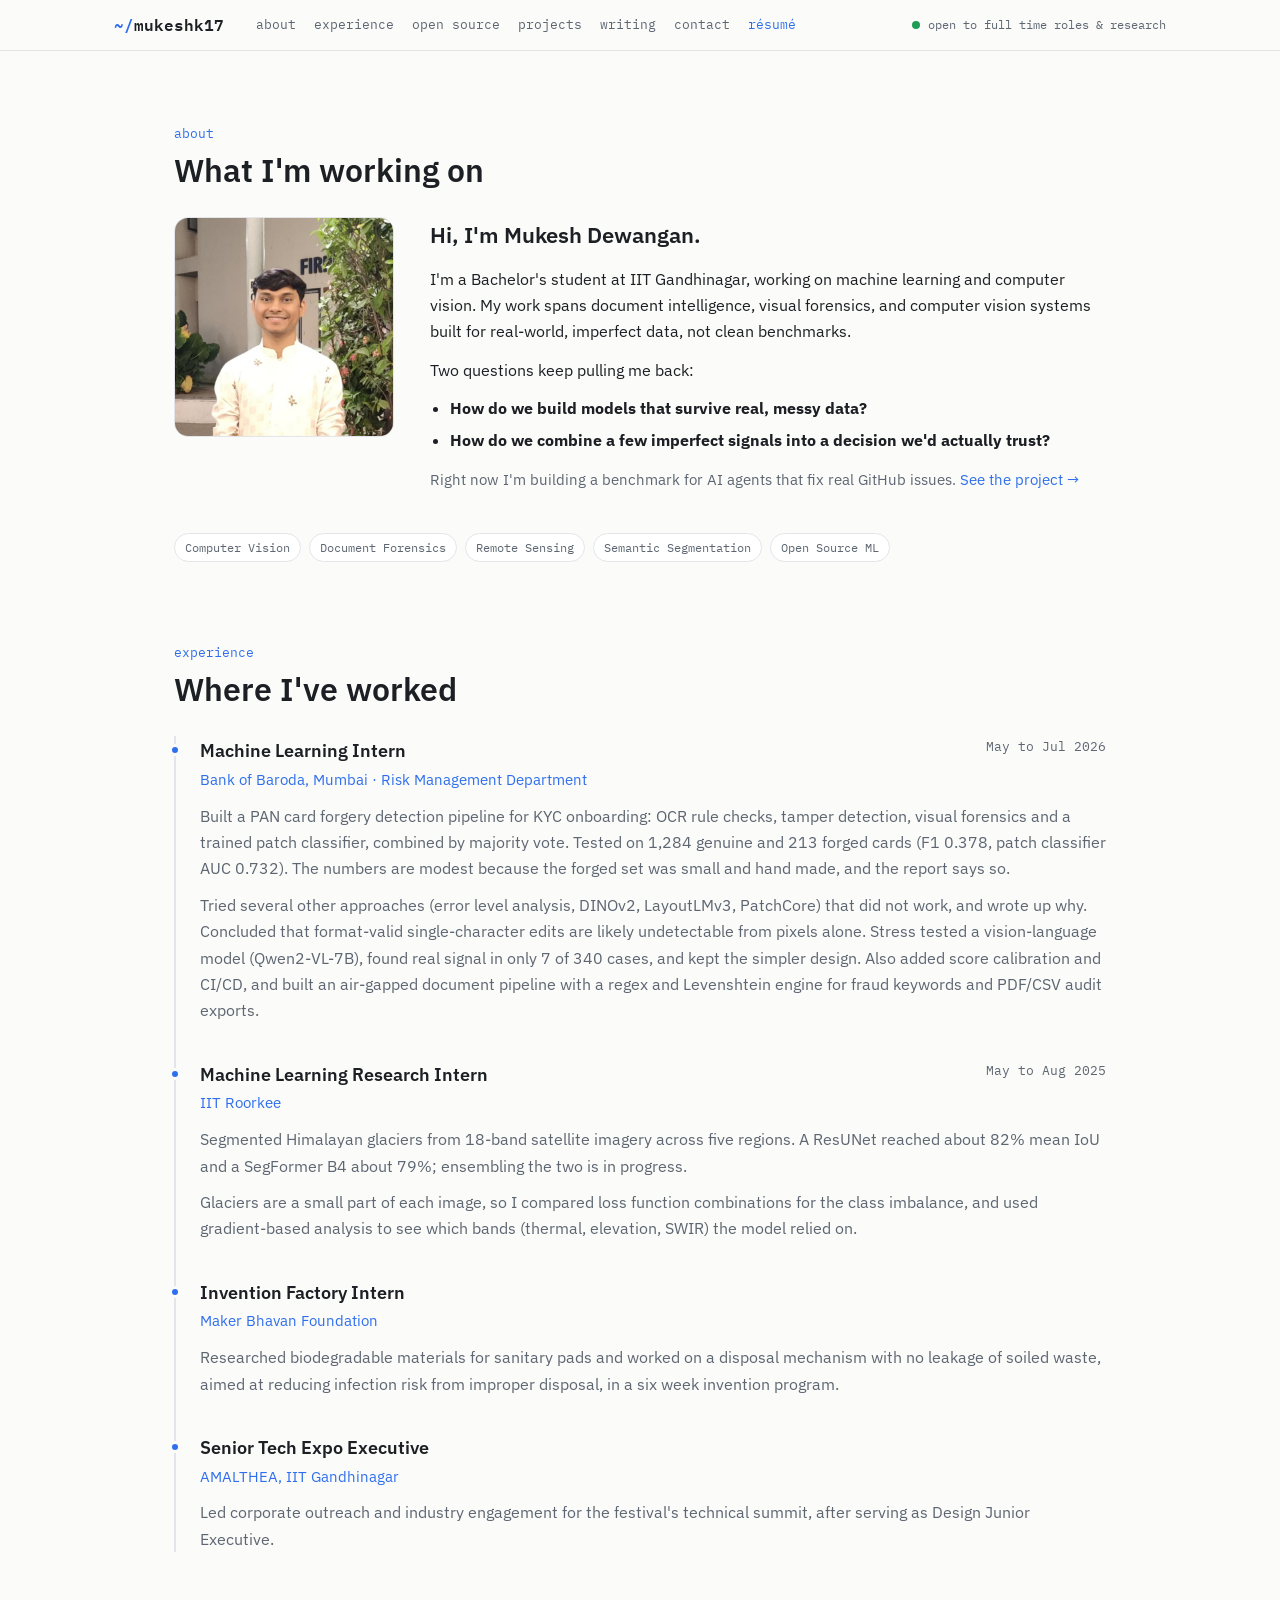
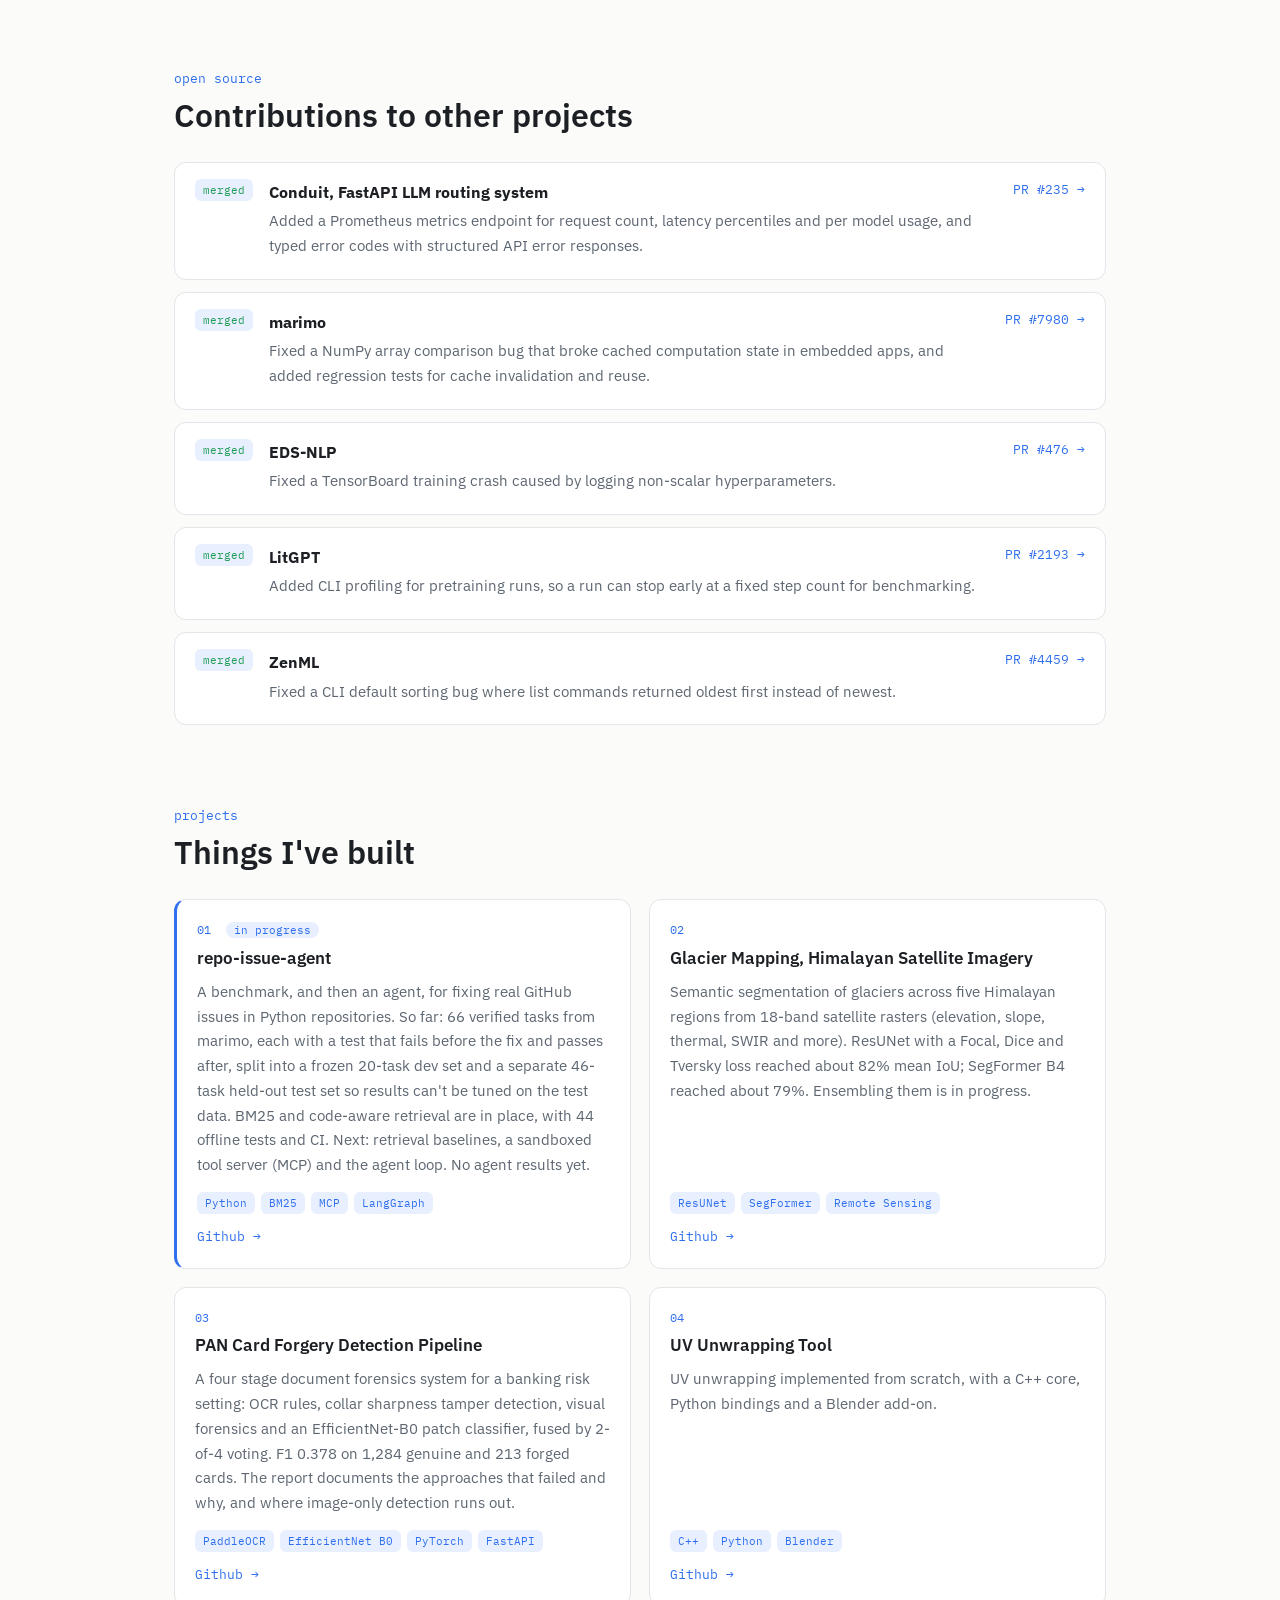
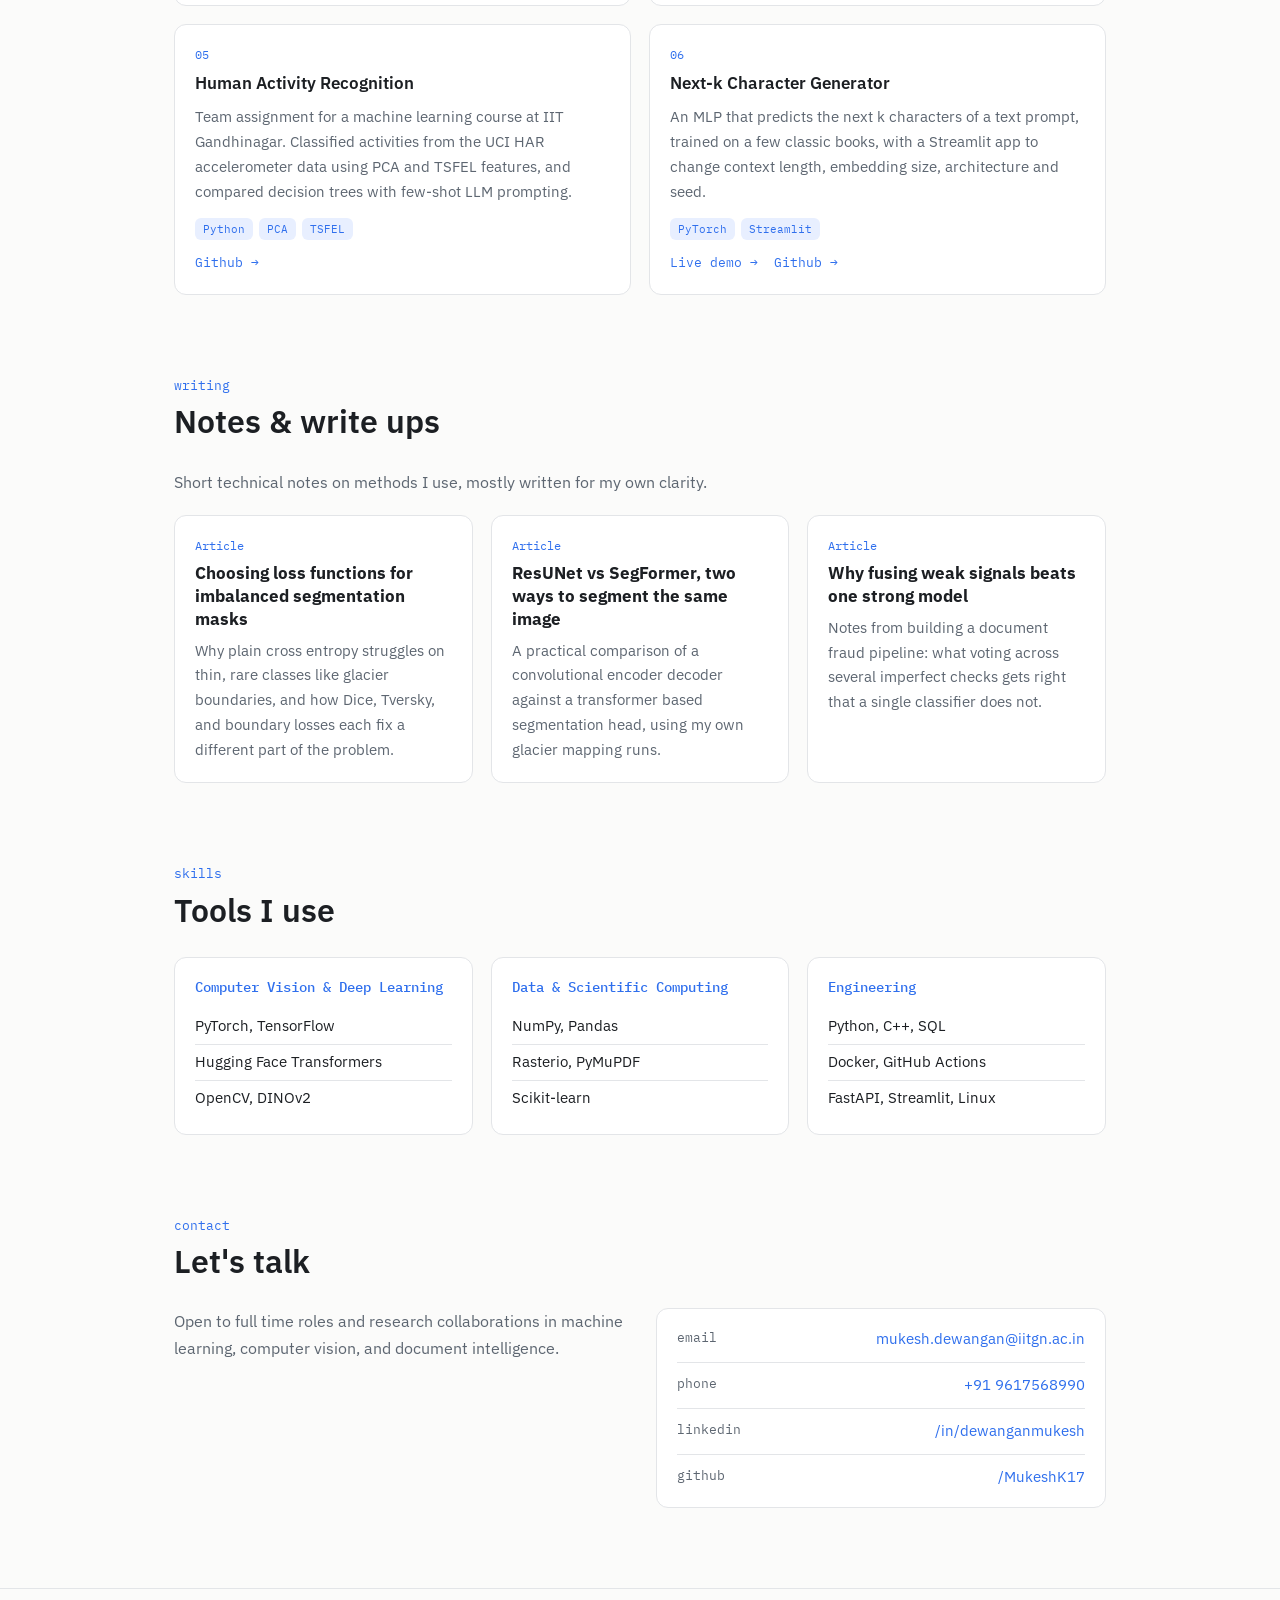
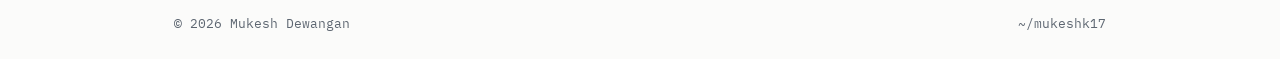
==== commit ec5a2c38: "Updated portfolio" ====
--- a/index.html
+++ b/index.html
@@ -4,37 +4,36 @@
   <meta charset="UTF-8">
   <meta name="viewport" content="width=device-width, initial-scale=1.0">
   <title>~/mukeshk17</title>
-  <meta name="description" content="Mukesh Dewangan, Mechanical Engineering undergrad at IIT Gandhinagar, building deep learning systems for document forensics and geospatial analysis.">
+  <meta name="description" content="Mukesh Dewangan, undergrad at IIT Gandhinagar working on machine learning and computer vision: document forensics, satellite image segmentation and open-source ML tooling.">
   <link rel="preconnect" href="https://fonts.googleapis.com">
+  <link rel="preconnect" href="https://fonts.gstatic.com" crossorigin>
   <link href="https://fonts.googleapis.com/css2?family=IBM+Plex+Mono:wght@400;500;600&family=IBM+Plex+Sans:wght@400;500;600;700&display=swap" rel="stylesheet">
-  <link rel="stylesheet" href="style.css">
+  <link rel="stylesheet" href="./style.css">
 </head>
 <body>
 
   <nav class="topnav">
     <div class="topnav__inner">
-      <div class="topnav__logo"><span class="path">~/</span>mukeshk17</div>
+      <a class="topnav__logo" href="#about"><span class="path">~/</span>mukeshk17</a>
       <div class="topnav__links" id="nav-links">
         <a href="#about">about</a>
         <a href="#experience">experience</a>
+        <a href="#opensource">open source</a>
         <a href="#projects">projects</a>
-        <a href="#opensource">open source</a>
         <a href="#writing">writing</a>
         <a href="#contact">contact</a>
-        <a href="https://drive.google.com/file/d/1I2N_7szDTJc5YRZZ6JBHBK3S7UJk-XeA/view?usp=sharing" target="_blank" rel="noopener" class="resume-link">résumé</a>
-      </div>
-      <div class="topnav__status">
-        <span class="dot"></span> open to full time roles &amp; research
-      </div>
-      <div class="hamburger" id="hamburger" onclick="document.getElementById('mobile-menu').classList.toggle('open')">
+        <a href="./assets/Mukesh_Dewangan.pdf" target="_blank" rel="noopener" class="resume-link">résumé</a>
+      </div>
+      <div class="topnav__status"><span class="dot"></span> open to full time roles &amp; research</div>
+      <button class="hamburger" id="hamburger" aria-label="Menu" aria-expanded="false">
         <span></span><span></span><span></span>
-      </div>
+      </button>
     </div>
     <div class="mobile-menu" id="mobile-menu">
       <a href="#about">about</a>
       <a href="#experience">experience</a>
+      <a href="#opensource">open source</a>
       <a href="#projects">projects</a>
-      <a href="#opensource">open source</a>
       <a href="#writing">writing</a>
       <a href="#contact">contact</a>
       <a href="./assets/Mukesh_Dewangan_resume.pdf" target="_blank" rel="noopener">résumé</a>
@@ -42,6 +41,7 @@
   </nav>
 
   <main>
+
     <!-- ABOUT -->
     <section id="about">
       <div class="container">
@@ -54,33 +54,32 @@
           <div class="about__body">
             <p class="about__greeting">Hi, I'm Mukesh Dewangan.</p>
             <p>
-              I'm a Bachelor's student at IIT Gandhinagar, working on machine learning and computer vision. My work spans document intelligence, visual forensics,
-               and computer vision systems built for real-world, imperfect data - not clean benchmarks.
-            </p>
-            <p>I’m interested in two main questions:</p>
-
-              <ul>
-                <li>
-                  <strong>How do we build models that survive real, messy data?</strong>
-                </li>
-                <li>
-                  <strong>How do we combine a few imperfect signals into a decision we'd actually trust?</strong>
-                </li>
-              </ul>
+              I'm a Bachelor's student at IIT Gandhinagar, working on machine learning and computer vision.
+              My work spans document intelligence, visual forensics, and computer vision systems built for
+              real-world, imperfect data, not clean benchmarks.
+            </p>
+            <p>Two questions keep pulling me back:</p>
+            <ul>
+              <li><strong>How do we build models that survive real, messy data?</strong></li>
+              <li><strong>How do we combine a few imperfect signals into a decision we'd actually trust?</strong></li>
+            </ul>
+            <p class="about__now">
+              Right now I'm building a benchmark for AI agents that fix real GitHub issues.
+              <a href="#repo-issue-agent">See the project →</a>
+            </p>
           </div>
         </div>
         <div class="focus-tags">
-          <span>Deep Learning</span>
           <span>Computer Vision</span>
           <span>Document Forensics</span>
           <span>Remote Sensing</span>
           <span>Semantic Segmentation</span>
-          <span>MLOps</span>
-        </div>
-      </div>
-    </section>
-
-        <!-- EXPERIENCE -->
+          <span>Open Source ML</span>
+        </div>
+      </div>
+    </section>
+
+    <!-- EXPERIENCE -->
     <section id="experience">
       <div class="container">
         <p class="eyebrow">experience</p>
@@ -92,19 +91,20 @@
               <div class="role">Machine Learning Intern</div>
               <div class="when">May to Jul 2026</div>
             </div>
-            <div class="org">Bank of Baroda, Mumbai</div>
-            <p>
-              Built a fraud detection system for PAN cards by testing seven different
-              approaches - from OCR rule checks to vision transformers to anomaly
-              detection - and combining the four that actually worked into one pipeline,
-              shipped with a dashboard for bank staff to use directly.
-            </p>
-            <p>
-              The more useful result was figuring out <strong><em>why</em></strong> the rest didn't work:
-              found a silent bug that had frozen a model's training for weeks, and proved
-              that the hardest forgery type - a single digit swapped in a re-saved JPEG -
-              is undetectable by any image-based method, full stop. That's the kind of
-              finding that saves the next person months.
+            <div class="org">Bank of Baroda, Mumbai &middot; Risk Management Department</div>
+            <p>
+              Built a PAN card forgery detection pipeline for KYC onboarding: OCR rule checks, tamper
+              detection, visual forensics and a trained patch classifier, combined by majority vote.
+              Tested on 1,284 genuine and 213 forged cards (F1 0.378, patch classifier AUC 0.732).
+              The numbers are modest because the forged set was small and hand made, and the report says so.
+            </p>
+            <p>
+              Tried several other approaches (error level analysis, DINOv2, LayoutLMv3, PatchCore) that did
+              not work, and wrote up why. Concluded that format-valid single-character edits are likely
+              undetectable from pixels alone. Stress tested a vision-language model (Qwen2-VL-7B), found
+              real signal in only 7 of 340 cases, and kept the simpler design. Also added score calibration
+              and CI/CD, and built an air-gapped document pipeline with a regex and Levenshtein engine for
+              fraud keywords and PDF/CSV audit exports.
             </p>
           </div>
 
@@ -115,30 +115,26 @@
             </div>
             <div class="org"><a href="https://www.iitr.ac.in/" target="_blank" rel="noopener">IIT Roorkee</a></div>
             <p>
-              Mapped Himalayan glaciers from 18-band satellite imagery - most of which
-              isn't even visible light - and got to 82.4% mean IoU by combining two
-              architectures that make different mistakes instead of betting on one.
-            </p>
-            <p>
-              Glaciers are a small, thin sliver of every image, so a model that just
-              optimizes for overall accuracy learns to ignore them entirely. Testing
-              three different loss functions to fix that, and running a sensitivity
-              analysis to find out which of the 18 bands the model was actually using,
-              mattered more than the architecture choice itself.
+              Segmented Himalayan glaciers from 18-band satellite imagery across five regions. A ResUNet
+              reached about 82% mean IoU and a SegFormer B4 about 79%; ensembling the two is in progress.
+            </p>
+            <p>
+              Glaciers are a small part of each image, so I compared loss function combinations for the
+              class imbalance, and used gradient-based analysis to see which bands (thermal, elevation,
+              SWIR) the model relied on.
             </p>
           </div>
 
           <div class="tl-item">
             <div class="row">
               <div class="role">Invention Factory Intern</div>
-              <div class="when">June to July 2024</div>
+              <div class="when"></div>
             </div>
             <div class="org"><a href="https://makerbhavanfoundation.org/" target="_blank" rel="noopener">Maker Bhavan Foundation</a></div>
             <p>
-              Researched biodegradable materials for sanitary pads and designed a
-              disposal mechanism with no leakage of soiled waste - aimed at cutting the
-              infection risk that comes from improper disposal, in a six-week invention
-              sprint.
+              Researched biodegradable materials for sanitary pads and worked on a disposal mechanism with
+              no leakage of soiled waste, aimed at reducing infection risk from improper disposal, in a
+              six week invention program.
             </p>
           </div>
 
@@ -149,9 +145,65 @@
             </div>
             <div class="org"><a href="https://amalthea.iitgn.ac.in/" target="_blank" rel="noopener">AMALTHEA, IIT Gandhinagar</a></div>
             <p>
-              Led corporate outreach for IIT Gandhinagar's technical summit, after
-              starting on the design team.
-            </p>
+              Led corporate outreach and industry engagement for the festival's technical summit, after
+              serving as Design Junior Executive.
+            </p>
+          </div>
+
+        </div>
+      </div>
+    </section>
+
+    <!-- OPEN SOURCE (replaced by live GitHub data when it loads; this is the fallback) -->
+    <section id="opensource">
+      <div class="container">
+        <p class="eyebrow">open source</p>
+        <h2 class="head">Contributions to other projects</h2>
+        <div class="oss-list">
+
+          <div class="oss-item">
+            <span class="badge">merged</span>
+            <div class="body">
+              <b>Conduit, FastAPI LLM routing system</b>
+              <p>Added a Prometheus metrics endpoint for request count, latency percentiles and per model usage, and typed error codes with structured API error responses.</p>
+            </div>
+            <a class="repo" href="https://github.com/ashita-ai/conduit/pull/235" target="_blank" rel="noopener">PR #235 →</a>
+          </div>
+
+          <div class="oss-item">
+            <span class="badge">merged</span>
+            <div class="body">
+              <b>marimo</b>
+              <p>Fixed a NumPy array comparison bug that broke cached computation state in embedded apps, and added regression tests for cache invalidation and reuse.</p>
+            </div>
+            <a class="repo" href="https://github.com/marimo-team/marimo/pull/7980" target="_blank" rel="noopener">PR #7980 →</a>
+          </div>
+
+          <div class="oss-item">
+            <span class="badge">merged</span>
+            <div class="body">
+              <b>EDS-NLP</b>
+              <p>Fixed a TensorBoard training crash caused by logging non-scalar hyperparameters.</p>
+            </div>
+            <a class="repo" href="https://github.com/aphp/edsnlp/pull/476" target="_blank" rel="noopener">PR #476 →</a>
+          </div>
+
+          <div class="oss-item">
+            <span class="badge">merged</span>
+            <div class="body">
+              <b>LitGPT</b>
+              <p>Added CLI profiling for pretraining runs, so a run can stop early at a fixed step count for benchmarking.</p>
+            </div>
+            <a class="repo" href="https://github.com/Lightning-AI/litgpt/pull/2193" target="_blank" rel="noopener">PR #2193 →</a>
+          </div>
+
+          <div class="oss-item">
+            <span class="badge">merged</span>
+            <div class="body">
+              <b>ZenML</b>
+              <p>Fixed a CLI default sorting bug where list commands returned oldest first instead of newest.</p>
+            </div>
+            <a class="repo" href="https://github.com/zenml-io/zenml/pull/4459" target="_blank" rel="noopener">PR #4459 →</a>
           </div>
 
         </div>
@@ -165,16 +217,31 @@
         <h2 class="head">Things I've built</h2>
         <div class="proj-grid">
 
-          <div class="proj">
-            <span class="proj__idx">01</span>
+          <div class="proj proj--active" id="repo-issue-agent">
+            <span class="proj__idx">01 <span class="tag">in progress</span></span>
+            <div class="proj__title">repo-issue-agent</div>
+            <p>
+              A benchmark, and then an agent, for fixing real GitHub issues in Python repositories. So far:
+              66 verified tasks from marimo, each with a test that fails before the fix and passes after,
+              split into a frozen 20-task dev set and a separate 46-task held-out test set so results can't
+              be tuned on the test data. BM25 and code-aware retrieval are in place, with 44 offline tests
+              and CI. Next: retrieval baselines, a sandboxed tool server (MCP) and the agent loop. No agent
+              results yet.
+            </p>
+            <div class="proj__stack"><span>Python</span><span>BM25</span><span>MCP</span><span>LangGraph</span></div>
+            <div class="proj__links">
+              <!-- TODO: replace with the repo-issue-agent repo URL -->
+              <a href="https://github.com/MukeshK17" target="_blank" rel="noopener">Github →</a>
+            </div>
+          </div>
+
+          <div class="proj">
+            <span class="proj__idx">02</span>
             <div class="proj__title">Glacier Mapping, Himalayan Satellite Imagery</div>
             <p>
-              Segmented glaciers across five Himalayan regions from 18-band satellite
-              data — elevation, thermal, and SWIR bands, not just color. A ResUNet
-              trained with a Focal+Dice+Tversky loss combination reached 82% mean
-              IoU on this class-imbalanced problem, where glaciers are a tiny sliver
-              of each image. Currently ensembling it with a SegFormer model to push
-              performance further.
+              Semantic segmentation of glaciers across five Himalayan regions from 18-band satellite
+              rasters (elevation, slope, thermal, SWIR and more). ResUNet with a Focal, Dice and Tversky
+              loss reached about 82% mean IoU; SegFormer B4 reached about 79%. Ensembling them is in progress.
             </p>
             <div class="proj__stack"><span>ResUNet</span><span>SegFormer</span><span>Remote Sensing</span></div>
             <div class="proj__links">
@@ -183,30 +250,39 @@
           </div>
 
           <div class="proj">
-            <span class="proj__idx">02</span>
+            <span class="proj__idx">03</span>
             <div class="proj__title">PAN Card Forgery Detection Pipeline</div>
             <p>
-              A four-stage document forensics system for a banking risk setting —
-              OCR validation, tamper detection, visual forensics, and a trained
-              classifier, combined through majority voting. Tested seven different
-              detection approaches and found that single-character forgeries are
-              undetectable from pixels alone once a document is re-compressed — a
-              real limit, not a modeling gap.
-            </p>
-            <div class="proj__stack"><span>PaddleOCR</span><span>EfficientNet B0</span><span>PyTorch</span></div>
+              A four stage document forensics system for a banking risk setting: OCR rules, collar sharpness
+              tamper detection, visual forensics and an EfficientNet-B0 patch classifier, fused by 2-of-4
+              voting. F1 0.378 on 1,284 genuine and 213 forged cards. The report documents the approaches
+              that failed and why, and where image-only detection runs out.
+            </p>
+            <div class="proj__stack"><span>PaddleOCR</span><span>EfficientNet B0</span><span>PyTorch</span><span>FastAPI</span></div>
             <div class="proj__links">
               <a href="https://github.com/MukeshK17/document-forensics" target="_blank" rel="noopener">Github →</a>
             </div>
           </div>
 
           <div class="proj">
-            <span class="proj__idx">03</span>
+            <span class="proj__idx">04</span>
+            <div class="proj__title">UV Unwrapping Tool</div>
+            <p>
+              UV unwrapping implemented from scratch, with a C++ core, Python bindings and a Blender add-on.
+            </p>
+            <div class="proj__stack"><span>C++</span><span>Python</span><span>Blender</span></div>
+            <div class="proj__links">
+              <a href="https://github.com/MukeshK17/uv-unwrapping" target="_blank" rel="noopener">Github →</a>
+            </div>
+          </div>
+
+          <div class="proj">
+            <span class="proj__idx">05</span>
             <div class="proj__title">Human Activity Recognition</div>
             <p>
-              Team project for a machine learning course — classified human
-              activities from accelerometer data using PCA for visualization and
-              TSFEL for automated feature extraction, then compared decision trees
-              against few-shot LLM prompting on the same task.
+              Team assignment for a machine learning course at IIT Gandhinagar. Classified activities from
+              the UCI HAR accelerometer data using PCA and TSFEL features, and compared decision trees with
+              few-shot LLM prompting.
             </p>
             <div class="proj__stack"><span>Python</span><span>PCA</span><span>TSFEL</span></div>
             <div class="proj__links">
@@ -215,16 +291,15 @@
           </div>
 
           <div class="proj">
-            <span class="proj__idx">04</span>
+            <span class="proj__idx">06</span>
             <div class="proj__title">Next-k Character Generator</div>
             <p>
-              An MLP-based character-level model that predicts the next k
-              characters from a text prompt, wrapped in a Streamlit app with live
-              controls for context length, embedding size, and architecture —
-              trained on classics like Three Men in a Boat and Malgudi Days.
+              An MLP that predicts the next k characters of a text prompt, trained on a few classic books,
+              with a Streamlit app to change context length, embedding size, architecture and seed.
             </p>
             <div class="proj__stack"><span>PyTorch</span><span>Streamlit</span></div>
             <div class="proj__links">
+              <a href="https://nextcharpred.streamlit.app/" target="_blank" rel="noopener">Live demo →</a>
               <a href="https://github.com/MukeshK17/next_char" target="_blank" rel="noopener">Github →</a>
             </div>
           </div>
@@ -233,86 +308,14 @@
       </div>
     </section>
 
-
-    <!-- OPEN SOURCE -->
-    <section id="opensource">
-      <div class="container">
-        <p class="eyebrow">open source</p>
-        <h2 class="head">Contributions to other projects</h2>
-        <div class="oss-list">
-
-          <div class="oss-item">
-            <span class="badge">merged</span>
-            <div class="body">
-              <b>Conduit, FastAPI LLM routing system</b>
-              <p>Made the whole system harder to break silently — added a Prometheus metrics endpoint (request counts, latency percentiles, per-model usage), standardized error codes across the API, made core data models immutable to prevent accidental state bugs, and added rate-limit headers, deprecation warnings, and API docs.</p>
-            </div>
-            <a class="repo" href="https://github.com/ashita-ai/conduit/pull/235" target="_blank" rel="noopener">PR #235 →</a>
-          </div>
-
-          <div class="oss-item">
-            <span class="badge">merged</span>
-            <div class="body">
-              <b>marimo</b>
-              <p>Tracked down a NumPy comparison bug that was silently breaking cached computation state in embedded apps — the kind of bug that doesn't crash, it just quietly gives wrong results. Fixed it with a proper equality check and added regression tests so it can't come back.</p>
-            </div>
-            <a class="repo" href="https://github.com/marimo-team/marimo/pull/7980" target="_blank" rel="noopener">PR #7980 →</a>
-          </div>
-
-          <div class="oss-item">
-            <span class="badge">merged</span>
-            <div class="body">
-              <b>EDS-NLP</b>
-              <p>Fixed a TensorBoard crash that happened whenever a non-scalar hyperparameter got logged during training — a small bug, but one that could kill a long training run over logging, not modeling.</p>
-            </div>
-            <a class="repo" href="https://github.com/aphp/edsnlp/pull/476" target="_blank" rel="noopener">PR #476 →</a>
-          </div>
-
-          <div class="oss-item">
-            <span class="badge">merged</span>
-            <div class="body">
-              <b>LitGPT</b>
-              <p>Added CLI support for stopping a pretraining run early at a fixed step, so people benchmarking LLM pretraining don't have to babysit a full run just to profile it.</p>
-            </div>
-            <a class="repo" href="https://github.com/Lightning-AI/litgpt/pull/2193" target="_blank" rel="noopener">PR #2193 →</a>
-          </div>
-
-          <div class="oss-item">
-            <span class="badge">merged</span>
-            <div class="body">
-              <b>ZenML</b>
-              <p>Fixed a CLI bug where list commands returned oldest-first results instead of newest — a small thing, but the kind of inconsistency that erodes trust in a tool fast.</p>
-            </div>
-            <a class="repo" href="https://github.com/zenml-io/zenml/pull/4459" target="_blank" rel="noopener">PR #4459 →</a>
-          </div>
-
-        </div>
-      </div>
-    </section>
-
-    <!-- WRITING -->
+    <!-- WRITING (rendered by script.js) -->
     <section id="writing">
       <div class="container">
         <p class="eyebrow">writing</p>
         <h2 class="head">Notes &amp; write ups</h2>
-        <p class="lede">Short technical notes on methods I actually use, mostly written for my own clarity and shared in case they help someone else too.</p>
-        <div class="writing-grid">
-          <a class="article-card" href="articles/loss-functions-segmentation.html">
-            <div class="date">Article</div>
-            <h3>Choosing loss functions for imbalanced segmentation masks</h3>
-            <p>Why plain cross entropy struggles on thin, rare classes like glacier boundaries, and how Dice, Tversky, and boundary losses each fix a different part of the problem.</p>
-          </a>
-          <a class="article-card" href="articles/resunet-vs-segformer.html">
-            <div class="date">Article</div>
-            <h3>ResUNet vs SegFormer, two ways to segment the same image</h3>
-            <p>A practical comparison of a convolutional encoder decoder against a transformer based segmentation head, using results from my own glacier mapping runs.</p>
-          </a>
-          <a class="article-card" href="articles/ensembled-fraud-detection.html">
-            <div class="date">Article</div>
-            <h3>Why fusing weak signals beats one strong model</h3>
-            <p>Notes from building a document fraud pipeline. What a two of four voting scheme gets right that a single end to end classifier does not.</p>
-          </a>
-        </div>
+        <p class="lede">Short technical notes on methods I use, mostly written for my own clarity.</p>
+        <div class="writing-grid" id="writing-grid"></div>
+        <noscript><p class="lede">Enable JavaScript to see the articles.</p></noscript>
       </div>
     </section>
 
@@ -324,8 +327,7 @@
         <div class="skill-groups">
           <div class="skill-group">
             <h3>Computer Vision &amp; Deep Learning</h3>
-            <div class="skill-row">PyTorch</div>
-            <div class="skill-row">TensorFlow</div>
+            <div class="skill-row">PyTorch, TensorFlow</div>
             <div class="skill-row">Hugging Face Transformers</div>
             <div class="skill-row">OpenCV, DINOv2</div>
           </div>
@@ -336,10 +338,10 @@
             <div class="skill-row">Scikit-learn</div>
           </div>
           <div class="skill-group">
-            <h3>MLOps &amp; Infrastructure</h3>
+            <h3>Engineering</h3>
+            <div class="skill-row">Python, C++, SQL</div>
             <div class="skill-row">Docker, GitHub Actions</div>
-            <div class="skill-row">Prometheus, FastAPI</div>
-            <div class="skill-row">AWS EC2, Linux</div>
+            <div class="skill-row">FastAPI, Streamlit, Linux</div>
           </div>
         </div>
       </div>
@@ -351,33 +353,26 @@
         <p class="eyebrow">contact</p>
         <h2 class="head">Let's talk</h2>
         <div class="contact-grid">
-          <p>Open to full time roles and research collaborations in machine learning, computer vision, and document intelligence. Reach out through any of these.</p>
+          <p>Open to full time roles and research collaborations in machine learning, computer vision, and document intelligence.</p>
           <div class="contact-box">
-            <div class="contact-row">
-              <span class="k">email</span>
-              <a class="v" href="mailto:mukesh.dewangan@iitgn.ac.in">mukesh.dewangan@iitgn.ac.in</a>
-            </div>
-            <div class="contact-row">
-              <span class="k">linkedin</span>
-              <a class="v" href="https://www.linkedin.com/in/dewanganmukesh/" target="_blank" rel="noopener">/in/dewanganmukesh</a>
-            </div>
-            <div class="contact-row">
-              <span class="k">github</span>
-              <a class="v" href="https://github.com/MukeshK17" target="_blank" rel="noopener">/MukeshK17</a>
-            </div>
-          </div>
-        </div>
-      </div>
-    </section>
-
-    <footer>
-      <div class="container">
-        <span>© 2026 Mukesh Dewangan</span>
-        <span>~/mukeshk17</span>
-      </div>
-    </footer>
+            <div class="contact-row"><span class="k">email</span><a class="v" href="mailto:mukesh.dewangan@iitgn.ac.in">mukesh.dewangan@iitgn.ac.in</a></div>
+            <div class="contact-row"><span class="k">phone</span><a class="v" href="tel:+919617568990">+91 9617568990</a></div>
+            <div class="contact-row"><span class="k">linkedin</span><a class="v" href="https://www.linkedin.com/in/dewanganmukesh/" target="_blank" rel="noopener">/in/dewanganmukesh</a></div>
+            <div class="contact-row"><span class="k">github</span><a class="v" href="https://github.com/MukeshK17" target="_blank" rel="noopener">/MukeshK17</a></div>
+          </div>
+        </div>
+      </div>
+    </section>
+
   </main>
 
-  <script src="script.js"></script>
+  <footer>
+    <div class="container">
+      <span>© 2026 Mukesh Dewangan</span>
+      <span>~/mukeshk17</span>
+    </div>
+  </footer>
+
+  <script src="./script.js"></script>
 </body>
 </html>
--- a/style.css
+++ b/style.css
@@ -1,305 +1,176 @@
-/* =========================================================
-   TOKENS
-   ========================================================= */
-:root{
-  --bg:        #0a0d12;
-  --panel:     #10141b;
-  --panel-2:   #0d1016;
-  --border:    #232a35;
-  --border-soft: #1a2029;
-  --text:      #dbe2ea;
-  --text-dim:  #8a94a3;
-  --text-faint:#5b6472;
-  --amber:     #ffb454;
-  --amber-dim: #8a6a3a;
-  --cyan:      #6fe3d6;
-  --cyan-dim:  #3f7d76;
-  --radius: 4px;
-
-  --mono: 'IBM Plex Mono', 'JetBrains Mono', ui-monospace, SFMono-Regular, Menlo, monospace;
-  --sans: 'IBM Plex Sans', -apple-system, BlinkMacSystemFont, 'Segoe UI', sans-serif;
-
-  --container: 1180px;
+/* ---------- tokens (light default, dark via media query) ---------- */
+:root {
+  --bg: #fbfbfa;
+  --surface: #ffffff;
+  --text: #1c1f23;
+  --muted: #5d6671;
+  --line: #e3e5e8;
+  --accent: #2f6fed;
+  --accent-soft: #e8efff;
+  --ok: #1f9d55;
+  --sans: "IBM Plex Sans", system-ui, -apple-system, "Segoe UI", Roboto, Arial, sans-serif;
+  --mono: "IBM Plex Mono", ui-monospace, SFMono-Regular, Menlo, Consolas, monospace;
+  color-scheme: light dark;
 }
-
-*{ box-sizing: border-box; margin:0; padding:0; }
-html{ scroll-behavior:smooth; width:100%; }
-body{
-  width:100%;
-  min-height:100vh;
-  background:
-    radial-gradient(circle at 18% 0%, rgba(111,227,214,0.05), transparent 45%),
-    radial-gradient(circle at 100% 20%, rgba(255,180,84,0.045), transparent 40%),
-    radial-gradient(circle at 1px 1px, rgba(255,255,255,0.05) 1px, transparent 0) 0 0/28px 28px,
-    var(--bg);
-  color: var(--text);
-  font-family: var(--sans);
-  font-size: 17.5px;
-  line-height: 1.7;
-  -webkit-font-smoothing: antialiased;
-}
-a{ color: inherit; text-decoration:none; }
-img{ max-width:100%; display:block; }
-ul{ list-style:none; }
-::selection{ background: var(--amber); color:#0a0d12; }
-*:focus-visible{ outline: 2px solid var(--cyan); outline-offset: 2px; }
-@media (prefers-reduced-motion: reduce){
-  *{ animation-duration:.001ms !important; animation-iteration-count:1 !important; transition-duration:.001ms !important; scroll-behavior:auto !important; }
-}
-.mono{ font-family: var(--mono); }
-
-.container{
-  max-width: var(--container);
-  margin: 0 auto;
-  padding: 0 40px;
-  width:100%;
-}
-
-/* =========================================================
-   TOP NAV — full width, replaces old rail
-   ========================================================= */
-.topnav{
-  position: sticky;
-  top:0;
-  z-index: 50;
-  background: rgba(10,13,18,0.82);
-  backdrop-filter: blur(10px);
-  border-bottom: 1px solid var(--border);
-}
-.topnav__inner{
-  max-width: var(--container);
-  margin: 0 auto;
-  padding: 0 40px;
-  display:flex;
-  align-items:center;
-  justify-content:space-between;
-  height: 60px;
-}
-.topnav__logo{
-  font-family: var(--mono);
-  font-size: 15.5px;
-  color: var(--text);
-}
-.topnav__logo .path{ color: var(--amber); }
-.topnav__links{
-  display:flex;
-  align-items:center;
-  gap: 26px;
-  font-family: var(--mono);
-  font-size: 14.5px;
-}
-.topnav__links a{
-  color: var(--text-dim);
-  padding: 6px 2px;
-  border-bottom: 1.5px solid transparent;
-  transition: color .15s ease, border-color .15s ease;
-}
-.topnav__links a:hover{ color: var(--text); }
-.topnav__links a.active{ color: var(--amber); border-color: var(--amber); }
-.topnav__links a.resume-link{
-  color: var(--amber);
-  border: 1px solid var(--amber-dim);
-  border-radius: var(--radius);
-  padding: 6px 12px;
-}
-.topnav__links a.resume-link:hover{ background: rgba(255,180,84,0.08); }
-.topnav__cta{
-  font-family: var(--mono);
-  font-size: 13px;
-  color: var(--bg);
-  background: var(--amber);
-  padding: 7px 14px;
-  border-radius: var(--radius);
-  font-weight: 600;
-}
-.topnav__status{
-  display:flex; align-items:center; gap:7px;
-  font-family: var(--mono); font-size: 13px; color: var(--cyan);
-}
-.dot{ width:6px; height:6px; border-radius:50%; background: var(--cyan); box-shadow: 0 0 8px var(--cyan); flex-shrink:0; }
-
-.hamburger{ display:none; }
-.mobile-menu{ display:none; }
-
-@media (max-width: 820px){
-  .topnav__links, .topnav__status{ display:none; }
-  .hamburger{
-    display:flex; flex-direction:column; gap:4px; cursor:pointer; padding:6px;
-  }
-  .hamburger span{ width:20px; height:2px; background: var(--text-dim); }
-  .topnav__inner{ padding: 0 20px; }
-  .mobile-menu{
-    display:none;
-    flex-direction:column;
-    padding: 6px 20px 18px;
-    gap: 4px;
-    border-bottom: 1px solid var(--border);
-    background: rgba(10,13,18,0.96);
-  }
-  .mobile-menu.open{ display:flex; }
-  .mobile-menu a{
-    font-family: var(--mono); font-size: 14.5px; color: var(--text-dim);
-    padding: 10px 4px; border-bottom: 1px solid var(--border-soft);
+@media (prefers-color-scheme: dark) {
+  :root {
+    --bg: #0f1216;
+    --surface: #161b21;
+    --text: #e6e9ed;
+    --muted: #98a2ae;
+    --line: #262d36;
+    --accent: #6ea0ff;
+    --accent-soft: #1b2638;
+    --ok: #3ccf7c;
   }
 }
 
-/* =========================================================
-   SECTION SHELL
-   ========================================================= */
-section{
-  padding: 84px 0;
-  border-bottom: 1px solid var(--border-soft);
+/* ---------- base ---------- */
+*, *::before, *::after { box-sizing: border-box; }
+html { scroll-behavior: smooth; scroll-padding-top: 72px; }
+body {
+  margin: 0;
+  background: var(--bg);
+  color: var(--text);
+  font-family: var(--sans);
+  font-size: 16px;
+  line-height: 1.65;
 }
-section:last-of-type{ border-bottom:none; }
+img { max-width: 100%; display: block; }
+a { color: var(--accent); text-decoration: none; }
+a:hover { text-decoration: underline; }
+.container { max-width: 980px; margin: 0 auto; padding: 0 24px; }
+section { padding: 72px 0 8px; }
+.eyebrow { font-family: var(--mono); font-size: 13px; color: var(--accent); margin: 0 0 6px; text-transform: lowercase; }
+.head { font-size: clamp(24px, 4vw, 32px); line-height: 1.2; margin: 0 0 28px; font-weight: 600; }
+.lede { color: var(--muted); max-width: 640px; margin: 0 0 20px; }
 
-.eyebrow{
-  font-family: var(--mono); font-size: 13.5px; color: var(--cyan); margin-bottom: 14px;
+/* ---------- nav ---------- */
+.topnav {
+  position: sticky; top: 0; z-index: 50;
+  background: var(--bg);
+  border-bottom: 1px solid var(--line);
 }
-.eyebrow::before{ content:"// "; color: var(--cyan-dim); }
-h2.head{
-  font-family: var(--sans); font-weight: 600; font-size: 32px; letter-spacing:-0.01em;
-  color: var(--text); margin-bottom: 34px;
+@supports (backdrop-filter: blur(8px)) {
+  .topnav { background: color-mix(in srgb, var(--bg) 85%, transparent); backdrop-filter: blur(8px); }
 }
-p{ color: var(--text-dim); }
-.lede{ max-width: 68ch; margin-bottom: 26px; font-size: 15.5px; }
+.topnav__inner {
+  max-width: 1100px; margin: 0 auto; padding: 12px 24px;
+  display: flex; align-items: center; gap: 24px;
+}
+.topnav__logo { font-family: var(--mono); font-weight: 600; color: var(--text); }
+.topnav__logo .path { color: var(--accent); }
+.topnav__logo:hover { text-decoration: none; }
+.topnav__links { display: flex; gap: 18px; margin-left: 8px; font-family: var(--mono); font-size: 13px; }
+.topnav__links a { color: var(--muted); }
+.topnav__links a:hover { color: var(--text); text-decoration: none; }
+.topnav__links .resume-link { color: var(--accent); }
+.topnav__status { margin-left: auto; font-family: var(--mono); font-size: 12px; color: var(--muted); display: flex; align-items: center; gap: 8px; }
+.dot { width: 8px; height: 8px; border-radius: 50%; background: var(--ok); display: inline-block; }
 
-/* =========================================================
-   ABOUT
-   ========================================================= */
-.about__grid{ display:grid; grid-template-columns: 280px 1fr; gap: 40px; align-items:stretch; }
-.about__pic{ height:100%; }
-.about__pic img{ width:100%; height:80%; min-height: 320px; object-fit:cover; border-radius: var(--radius); border:1px solid var(--border); filter: grayscale(0.35) contrast(1.05); }
-.about__greeting{ font-size: 20px; font-weight:600; color: var(--text); margin-bottom: 16px; }
-.about__body p{ margin-bottom: 16px; max-width: 70ch; font-size: 16.5px; }
-.about__body p:last-child{ margin-bottom:0; }
-.focus-tags{ margin-top: 22px; display:flex; flex-wrap:wrap; gap: 8px; }
-.focus-tags span{
-  font-family: var(--mono); font-size: 13px; color: var(--cyan); border: 1px solid var(--cyan-dim);
-  padding: 5px 10px; border-radius: var(--radius); background: rgba(111,227,214,0.05);
-}
-@media (max-width: 760px){ .about__grid{ grid-template-columns: 1fr; } .about__pic{ height:auto; } .about__pic img{ min-height:0; aspect-ratio: 4/3; } }
+.hamburger { display: none; margin-left: auto; background: none; border: 0; padding: 8px; cursor: pointer; }
+.hamburger span { display: block; width: 22px; height: 2px; background: var(--text); margin: 5px 0; }
+.mobile-menu { display: none; flex-direction: column; padding: 8px 24px 16px; border-top: 1px solid var(--line); font-family: var(--mono); }
+.mobile-menu a { padding: 8px 0; color: var(--text); }
+.mobile-menu.open { display: flex; }
 
-/* =========================================================
-   EXPERIENCE
-   ========================================================= */
-.timeline{ position:relative; padding-left: 28px; }
-.timeline::before{ content:""; position:absolute; left:5px; top:6px; bottom:6px; width:1px; background: var(--border); }
-.tl-item{ position:relative; padding-bottom: 34px; }
-.tl-item:last-child{ padding-bottom:0; }
-.tl-item::before{ content:""; position:absolute; left:-28px; top:5px; width:11px; height:11px; border-radius:50%; background: var(--bg); border:2px solid var(--amber); }
-.tl-item .row{ display:flex; justify-content:space-between; align-items:baseline; flex-wrap:wrap; gap:8px; }
-.tl-item .role{ font-weight:600; color: var(--text); font-size: 17.5px; }
-.tl-item .when{ font-family: var(--mono); font-size: 13px; color: var(--text-faint); }
-.tl-item .org{ font-family: var(--mono); font-size: 14px; color: var(--cyan); margin-top: 3px; }
-.tl-item .org a:hover{ text-decoration:underline; }
-.tl-item p{ margin-top: 10px; font-size: 16px; max-width: 85%; }
-
-/* =========================================================
-   PROJECTS — responsive card grid
-   ========================================================= */
-.proj-grid{
-  display:grid;
-  grid-template-columns: repeat(2, 1fr);
-  gap: 18px;
-}
-.proj{
-  background: var(--panel);
-  border: 1px solid var(--border);
-  border-radius: var(--radius);
-  padding: 24px 26px;
-  display:flex;
-  flex-direction:column;
-  transition: border-color .15s ease, transform .15s ease;
-}
-.proj:hover{ border-color: var(--cyan-dim); transform: translateY(-2px); }
-.proj__idx{ font-family: var(--mono); font-size: 12px; color: var(--text-faint); margin-bottom: 10px; }
-.proj__title{ font-size: 18.5px; font-weight: 600; color: var(--text); margin-bottom: 10px; }
-.proj p{ font-size: 15.5px; margin-bottom: 14px; flex:1; }
-.proj__stack{ display:flex; gap:6px; flex-wrap:wrap; margin-bottom: 14px; }
-.proj__stack span{ font-family: var(--mono); font-size: 11.5px; color: var(--text-dim); border:1px solid var(--border); padding: 3px 7px; border-radius: var(--radius); }
-.proj__links{ display:flex; gap: 16px; }
-.proj__links a{ font-family: var(--mono); font-size: 13px; color: var(--amber); }
-.proj__links a:hover{ text-decoration:underline; }
-
-@media (max-width: 760px){ .proj-grid{ grid-template-columns: 1fr; } }
-
-/* =========================================================
-   OPEN SOURCE
-   ========================================================= */
-.oss-list{ display:flex; flex-direction:column; gap: 14px; }
-.oss-item{
-  display:grid;
-  grid-template-columns: auto 1fr auto;
-  gap: 18px;
-  align-items:center;
-  border: 1px solid var(--border);
-  border-radius: var(--radius);
-  padding: 16px 20px;
-  background: var(--panel);
-}
-.oss-item .badge{
-  font-family: var(--mono); font-size: 12px; color: var(--amber);
-  border: 1px solid var(--amber-dim); padding: 4px 9px; border-radius: var(--radius); white-space:nowrap;
-}
-.oss-item .body b{ color: var(--text); font-weight:600; font-size: 16px; }
-.oss-item .body p{ font-size: 15px; margin-top: 4px; }
-.oss-item .repo{ font-family: var(--mono); font-size: 13px; color: var(--cyan); white-space:nowrap; }
-.oss-item .repo:hover{ text-decoration:underline; }
-.oss-note{ margin-top: 18px; font-size: 15px; }
-@media (max-width: 640px){
-  .oss-item{ grid-template-columns: 1fr; gap:8px; }
+@media (max-width: 860px) {
+  .topnav__links, .topnav__status { display: none; }
+  .hamburger { display: block; }
 }
 
-/* =========================================================
-   WRITING
-   ========================================================= */
-.writing-grid{ display:grid; grid-template-columns: repeat(3, 1fr); gap: 16px; }
-.article-card{
-  display:block; border: 1px solid var(--border); border-radius: var(--radius);
-  padding: 20px 22px; background: var(--panel); transition: border-color .15s ease, transform .15s ease;
-  height:100%;
+/* ---------- about ---------- */
+.about__grid { display: grid; grid-template-columns: 220px 1fr; gap: 36px; align-items: start; }
+.about__pic img { width: 100%; aspect-ratio: 1 / 1; object-fit: cover; border-radius: 14px; border: 1px solid var(--line); }
+.about__greeting { font-size: 22px; font-weight: 600; margin: 0 0 10px; }
+.about__body p { margin: 0 0 12px; }
+.about__body ul { margin: 0 0 14px; padding-left: 20px; }
+.about__body li { margin: 6px 0; }
+.about__now { color: var(--muted); font-size: 15px; }
+.focus-tags { display: flex; flex-wrap: wrap; gap: 8px; margin-top: 28px; }
+.focus-tags span {
+  font-family: var(--mono); font-size: 12px; padding: 4px 10px;
+  border: 1px solid var(--line); border-radius: 999px; color: var(--muted); background: var(--surface);
 }
-.article-card:hover{ border-color: var(--cyan-dim); transform: translateY(-2px); }
-.article-card .date{ font-family: var(--mono); font-size: 12px; color: var(--text-faint); margin-bottom: 8px; }
-.article-card h3{ font-size: 17px; font-weight: 600; color: var(--text); margin-bottom: 8px; line-height:1.35; }
-.article-card p{ font-size: 15px; margin:0; }
-@media (max-width: 900px){ .writing-grid{ grid-template-columns: 1fr; } }
-
-/* =========================================================
-   SKILLS
-   ========================================================= */
-.skill-groups{ display:grid; grid-template-columns: repeat(3, 1fr); gap: 30px; }
-.skill-group h3{ font-family: var(--mono); font-size: 13px; color: var(--text-faint); margin-bottom: 14px; font-weight:500; }
-.skill-row{ padding: 8px 0; border-bottom: 1px solid var(--border-soft); font-size: 15.5px; }
-.skill-row:last-child{ border-bottom:none; }
-@media (max-width: 760px){ .skill-groups{ grid-template-columns: 1fr 1fr; } }
-@media (max-width: 500px){ .skill-groups{ grid-template-columns: 1fr; } }
-
-/* =========================================================
-   CONTACT
-   ========================================================= */
-.contact-grid{ display:grid; grid-template-columns: 1fr 1fr; gap: 40px; align-items:start; }
-.contact-box{
-  border: 1px solid var(--border); border-radius: var(--radius); padding: 26px 28px;
-  background: var(--panel); display:flex; flex-direction:column; gap: 14px;
-}
-.contact-row{ display:flex; justify-content:space-between; align-items:center; font-family: var(--mono); font-size: 14.5px; }
-.contact-row .k{ color: var(--text-faint); }
-.contact-row .v:hover{ color: var(--amber); }
-@media (max-width: 760px){ .contact-grid{ grid-template-columns: 1fr; } }
-
-footer{
-  padding: 26px 0 40px;
-}
-footer .container{
-  display:flex; justify-content:space-between; align-items:center; flex-wrap:wrap; gap:8px;
-  font-family: var(--mono); font-size: 12.5px; color: var(--text-faint);
+@media (max-width: 700px) {
+  .about__grid { grid-template-columns: 1fr; }
+  .about__pic { max-width: 180px; }
 }
 
-/* =========================================================
-   RESPONSIVE — global
-   ========================================================= */
-@media (max-width: 640px){
-  .container, .topnav__inner{ padding: 0 20px; }
-  section{ padding: 56px 0; }
-}+/* ---------- experience timeline ---------- */
+.timeline { border-left: 2px solid var(--line); padding-left: 24px; }
+.tl-item { position: relative; margin-bottom: 36px; }
+.tl-item::before {
+  content: ""; position: absolute; left: -31px; top: 8px;
+  width: 12px; height: 12px; border-radius: 50%;
+  background: var(--accent); border: 3px solid var(--bg);
+}
+.tl-item .row { display: flex; justify-content: space-between; gap: 16px; flex-wrap: wrap; }
+.tl-item .role { font-weight: 600; font-size: 18px; }
+.tl-item .when { font-family: var(--mono); font-size: 13px; color: var(--muted); }
+.tl-item .org { color: var(--accent); margin: 2px 0 10px; font-size: 15px; }
+.tl-item p { margin: 0 0 10px; color: var(--muted); }
+
+/* ---------- open source ---------- */
+.oss-list { display: flex; flex-direction: column; gap: 12px; }
+.oss-item {
+  display: grid; grid-template-columns: auto 1fr auto; gap: 16px; align-items: start;
+  background: var(--surface); border: 1px solid var(--line); border-radius: 12px; padding: 16px 20px;
+}
+.badge { font-family: var(--mono); font-size: 11px; padding: 2px 8px; border-radius: 6px; background: var(--accent-soft); color: var(--ok); text-transform: lowercase; }
+.oss-item .body b { display: block; margin-bottom: 4px; }
+.oss-item .body p { margin: 0 0 4px; color: var(--muted); font-size: 15px; }
+.oss-item .repo { font-family: var(--mono); font-size: 13px; white-space: nowrap; }
+@media (max-width: 600px) {
+  .oss-item { grid-template-columns: 1fr; }
+}
+
+/* ---------- projects ---------- */
+.proj-grid { display: grid; grid-template-columns: repeat(auto-fit, minmax(300px, 1fr)); gap: 18px; }
+.proj {
+  background: var(--surface); border: 1px solid var(--line); border-radius: 12px;
+  padding: 20px; display: flex; flex-direction: column;
+}
+.proj--active { border-left: 3px solid var(--accent); }
+.proj__idx { font-family: var(--mono); font-size: 12px; color: var(--accent); }
+.tag {
+  margin-left: 8px; padding: 1px 8px; border-radius: 999px;
+  background: var(--accent-soft); color: var(--accent); font-size: 11px;
+}
+.proj__title { font-weight: 600; font-size: 17px; margin: 4px 0 8px; }
+.proj p { margin: 0 0 14px; color: var(--muted); font-size: 15px; flex: 1; }
+.proj__stack { display: flex; flex-wrap: wrap; gap: 6px; margin-bottom: 12px; }
+.proj__stack span { font-family: var(--mono); font-size: 11px; padding: 2px 8px; border-radius: 6px; background: var(--accent-soft); color: var(--accent); }
+.proj__links { display: flex; gap: 16px; font-family: var(--mono); font-size: 13px; }
+
+/* ---------- writing ---------- */
+.writing-grid { display: grid; grid-template-columns: repeat(auto-fit, minmax(280px, 1fr)); gap: 18px; }
+.article-card {
+  display: block; background: var(--surface); border: 1px solid var(--line);
+  border-radius: 12px; padding: 20px; color: var(--text);
+}
+.article-card:hover { border-color: var(--accent); text-decoration: none; }
+.article-card .date { font-family: var(--mono); font-size: 12px; color: var(--accent); }
+.article-card h3 { margin: 6px 0 8px; font-size: 17px; line-height: 1.35; }
+.article-card p { margin: 0; color: var(--muted); font-size: 15px; }
+
+/* ---------- skills ---------- */
+.skill-groups { display: grid; grid-template-columns: repeat(auto-fit, minmax(240px, 1fr)); gap: 18px; }
+.skill-group { background: var(--surface); border: 1px solid var(--line); border-radius: 12px; padding: 18px 20px; }
+.skill-group h3 { margin: 0 0 10px; font-size: 14px; font-family: var(--mono); color: var(--accent); font-weight: 500; }
+.skill-row { padding: 5px 0; border-top: 1px solid var(--line); font-size: 15px; }
+.skill-row:first-of-type { border-top: 0; }
+
+/* ---------- contact ---------- */
+.contact-grid { display: grid; grid-template-columns: 1fr 1fr; gap: 32px; align-items: start; }
+.contact-grid > p { margin: 0; color: var(--muted); }
+.contact-box { background: var(--surface); border: 1px solid var(--line); border-radius: 12px; padding: 8px 20px; }
+.contact-row { display: flex; justify-content: space-between; gap: 16px; padding: 10px 0; border-top: 1px solid var(--line); flex-wrap: wrap; }
+.contact-row:first-child { border-top: 0; }
+.contact-row .k { font-family: var(--mono); font-size: 13px; color: var(--muted); }
+.contact-row .v { font-size: 15px; word-break: break-all; }
+@media (max-width: 700px) { .contact-grid { grid-template-columns: 1fr; } }
+
+/* ---------- footer ---------- */
+footer { margin-top: 72px; border-top: 1px solid var(--line); padding: 24px 0; color: var(--muted); font-family: var(--mono); font-size: 13px; }
+footer .container { display: flex; justify-content: space-between; gap: 12px; flex-wrap: wrap; }
